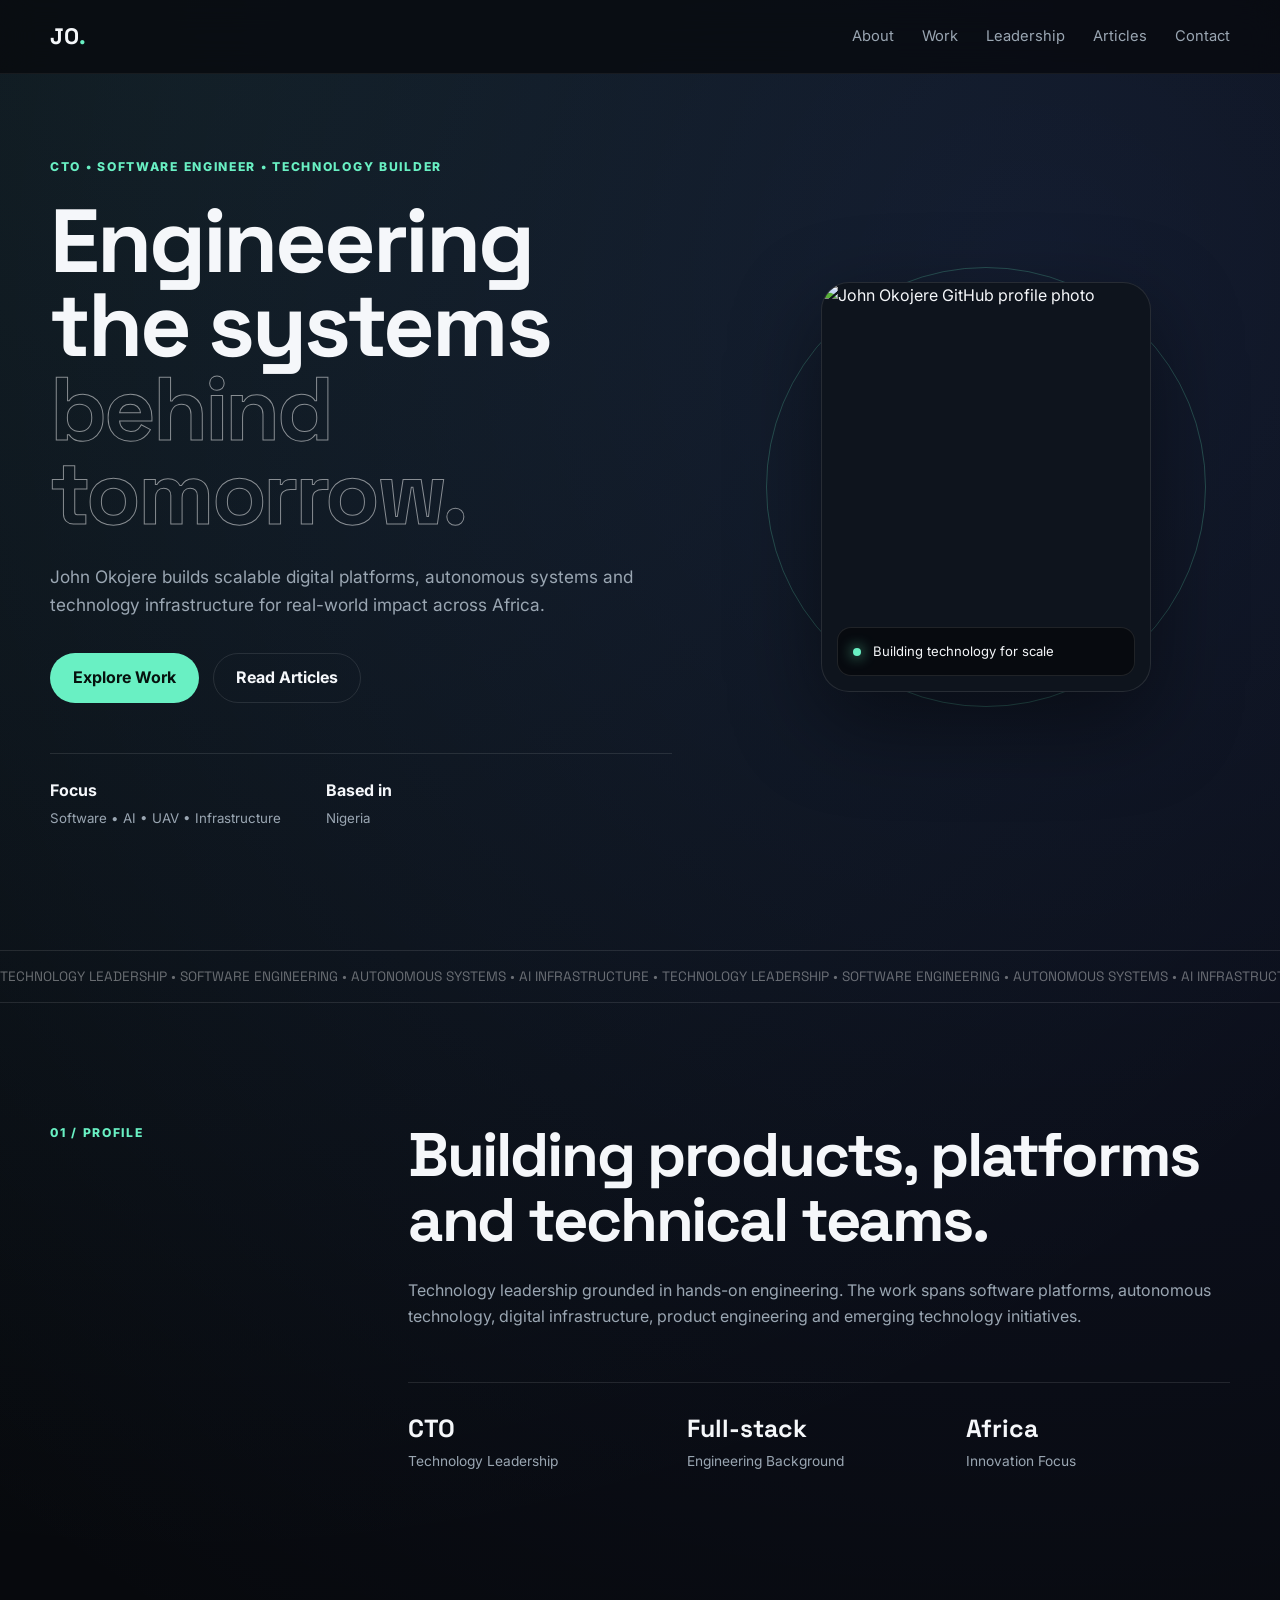
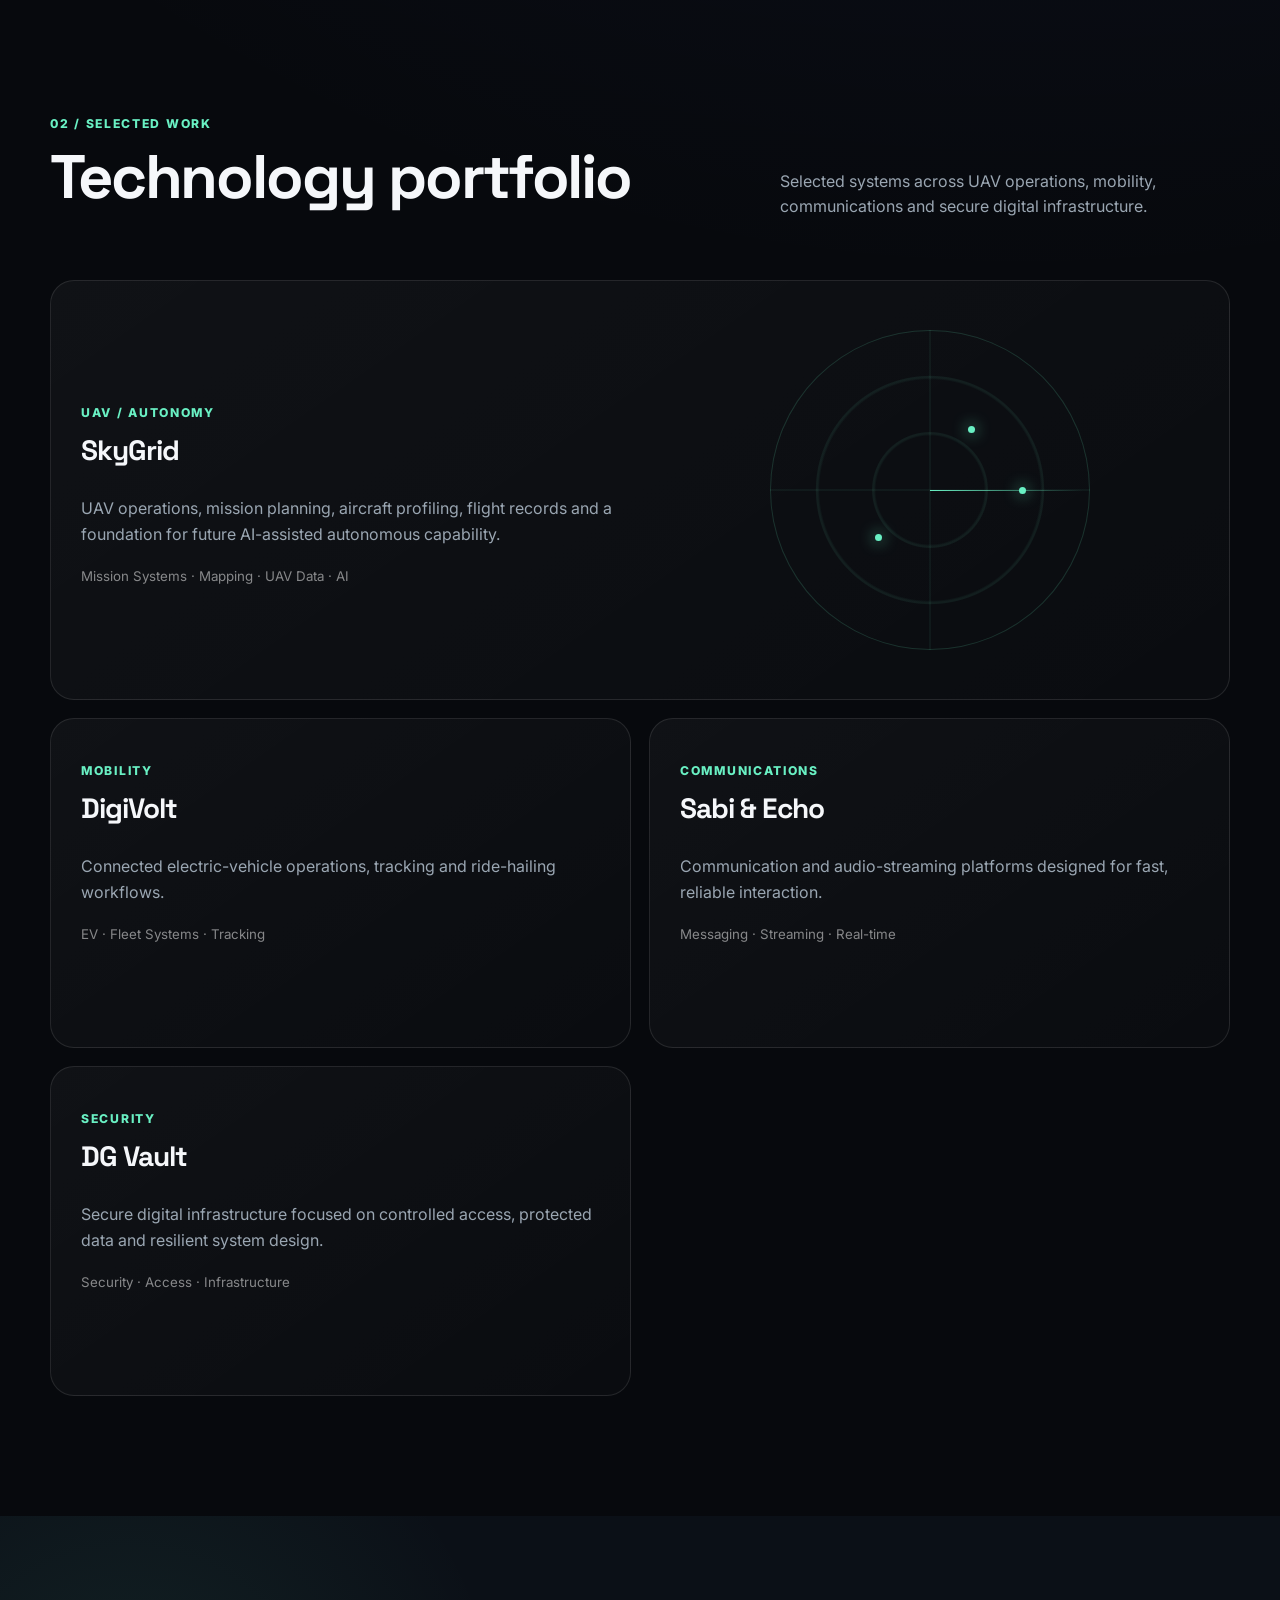
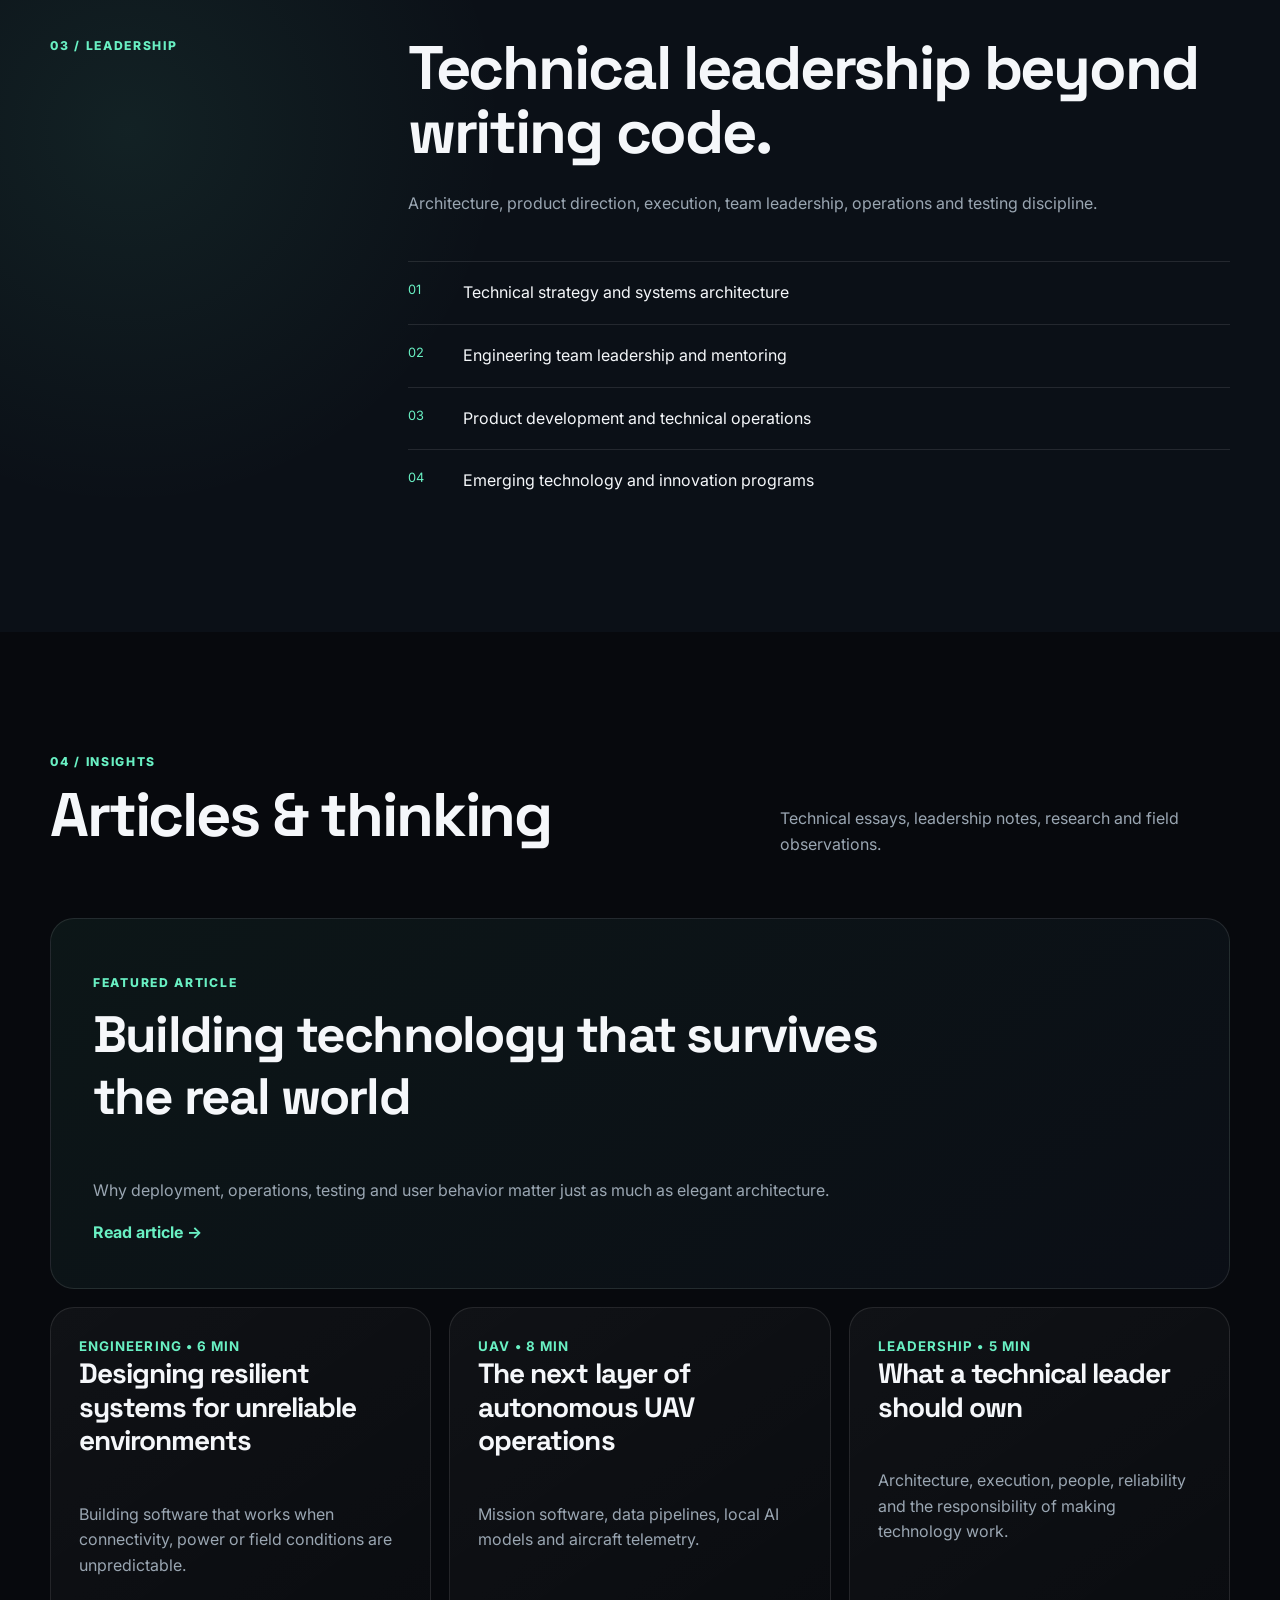
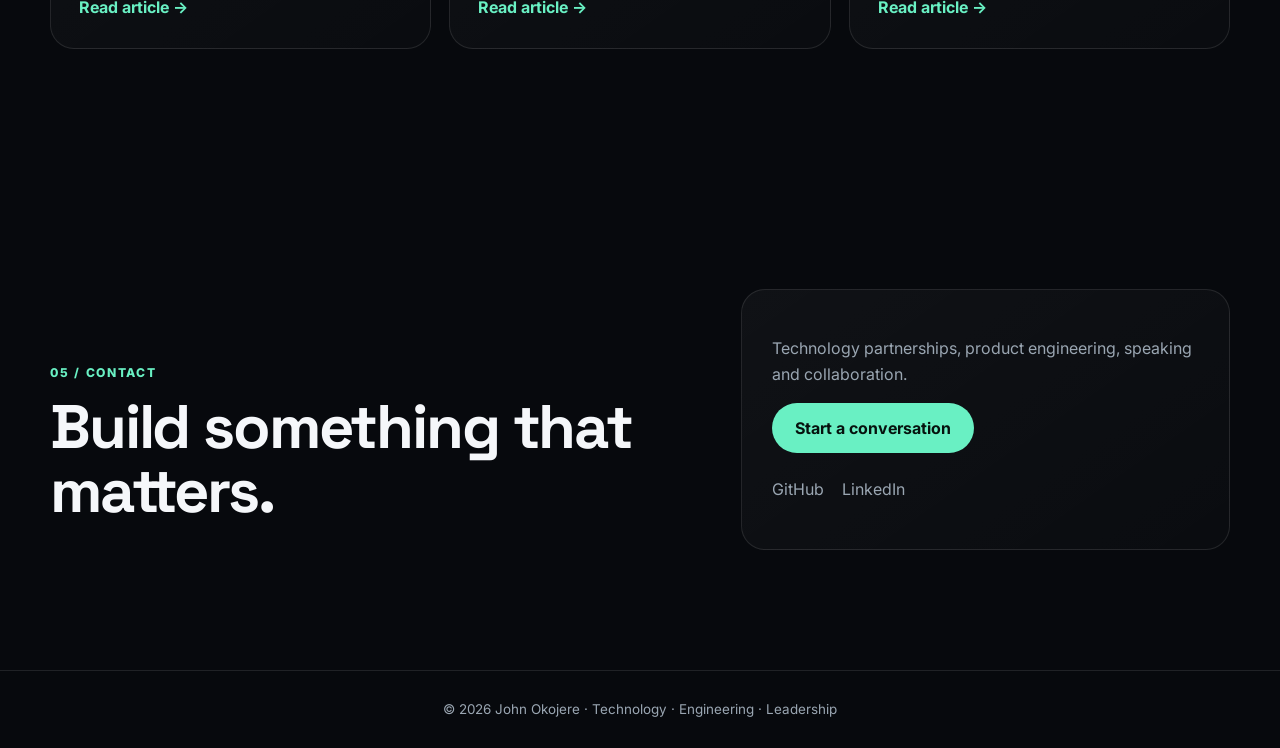
==== index.html @ df485956 "Connect article cards to article pages" ====
<!doctype html>
<html lang="en">
<head>
  <meta charset="utf-8">
  <meta name="viewport" content="width=device-width,initial-scale=1">
  <meta name="description" content="John Okojere — CTO, software engineer and technology builder.">
  <title>John Okojere — CTO & Technology Builder</title>
  <link rel="preconnect" href="https://fonts.googleapis.com">
  <link rel="preconnect" href="https://fonts.gstatic.com" crossorigin>
  <link href="https://fonts.googleapis.com/css2?family=Inter:wght@400;500;600;700;800&family=Space+Grotesk:wght@500;600;700&display=swap" rel="stylesheet">
  <link rel="stylesheet" href="styles.css">
</head>
<body>
  <header class="nav">
    <a class="brand" href="#top">JO<span>.</span></a>
    <button id="menuBtn" aria-label="Open menu">☰</button>
    <nav id="menu">
      <a href="#about">About</a><a href="#work">Work</a><a href="#leadership">Leadership</a><a href="#articles">Articles</a><a href="#contact">Contact</a>
    </nav>
  </header>

  <main id="top">
    <section class="hero section">
      <div class="hero-copy reveal">
        <p class="eyebrow">CTO • SOFTWARE ENGINEER • TECHNOLOGY BUILDER</p>
        <h1>Engineering the systems <span>behind tomorrow.</span></h1>
        <p class="lead">John Okojere builds scalable digital platforms, autonomous systems and technology infrastructure for real-world impact across Africa.</p>
        <div class="actions"><a class="btn primary" href="#work">Explore Work</a><a class="btn" href="#articles">Read Articles</a></div>
        <div class="meta"><div><b>Focus</b><small>Software • AI • UAV • Infrastructure</small></div><div><b>Based in</b><small>Nigeria</small></div></div>
      </div>
      <div class="visual reveal">
        <div class="orbit"></div>
        <div class="portrait">
          <img src="https://avatars.githubusercontent.com/u/59104769?v=4" alt="John Okojere GitHub profile photo">
          <div class="status"><i></i> Building technology for scale</div>
        </div>
      </div>
    </section>

    <div class="ticker"><div>TECHNOLOGY LEADERSHIP • SOFTWARE ENGINEERING • AUTONOMOUS SYSTEMS • AI INFRASTRUCTURE • TECHNOLOGY LEADERSHIP • SOFTWARE ENGINEERING • AUTONOMOUS SYSTEMS • AI INFRASTRUCTURE •</div></div>

    <section class="section split" id="about">
      <p class="label">01 / PROFILE</p>
      <div class="reveal"><h2>Building products, platforms and technical teams.</h2><p class="muted">Technology leadership grounded in hands-on engineering. The work spans software platforms, autonomous technology, digital infrastructure, product engineering and emerging technology initiatives.</p>
      <div class="stats"><div><strong>CTO</strong><span>Technology Leadership</span></div><div><strong>Full-stack</strong><span>Engineering Background</span></div><div><strong>Africa</strong><span>Innovation Focus</span></div></div></div>
    </section>

    <section class="section" id="work">
      <div class="heading"><div><p class="label">02 / SELECTED WORK</p><h2>Technology portfolio</h2></div><p class="muted">Selected systems across UAV operations, mobility, communications and secure digital infrastructure.</p></div>
      <div class="projects">
        <article class="card featured reveal"><div><p class="tag">UAV / AUTONOMY</p><h3>SkyGrid</h3><p class="muted">UAV operations, mission planning, aircraft profiling, flight records and a foundation for future AI-assisted autonomous capability.</p><small>Mission Systems · Mapping · UAV Data · AI</small></div><div class="radar"><span></span><i></i><i></i><i></i></div></article>
        <article class="card reveal"><p class="tag">MOBILITY</p><h3>DigiVolt</h3><p class="muted">Connected electric-vehicle operations, tracking and ride-hailing workflows.</p><small>EV · Fleet Systems · Tracking</small></article>
        <article class="card reveal"><p class="tag">COMMUNICATIONS</p><h3>Sabi & Echo</h3><p class="muted">Communication and audio-streaming platforms designed for fast, reliable interaction.</p><small>Messaging · Streaming · Real-time</small></article>
        <article class="card reveal"><p class="tag">SECURITY</p><h3>DG Vault</h3><p class="muted">Secure digital infrastructure focused on controlled access, protected data and resilient system design.</p><small>Security · Access · Infrastructure</small></article>
      </div>
    </section>

    <section class="section panel split" id="leadership">
      <p class="label">03 / LEADERSHIP</p>
      <div class="reveal"><h2>Technical leadership beyond writing code.</h2><p class="muted">Architecture, product direction, execution, team leadership, operations and testing discipline.</p>
      <div class="list"><div><span>01</span>Technical strategy and systems architecture</div><div><span>02</span>Engineering team leadership and mentoring</div><div><span>03</span>Product development and technical operations</div><div><span>04</span>Emerging technology and innovation programs</div></div></div>
    </section>

    <section class="section" id="articles">
      <div class="heading"><div><p class="label">04 / INSIGHTS</p><h2>Articles & thinking</h2></div><p class="muted">Technical essays, leadership notes, research and field observations.</p></div>
      <article class="feature-article reveal"><p class="tag">FEATURED ARTICLE</p><h3>Building technology that survives the real world</h3><p class="muted">Why deployment, operations, testing and user behavior matter just as much as elegant architecture.</p><a href="articles/building-technology-that-survives-the-real-world.html">Read article →</a></article>
      <div class="article-grid">
        <article class="article reveal"><small>ENGINEERING • 6 MIN</small><h3>Designing resilient systems for unreliable environments</h3><p class="muted">Building software that works when connectivity, power or field conditions are unpredictable.</p><a href="articles/designing-resilient-systems.html">Read article →</a></article>
        <article class="article reveal"><small>UAV • 8 MIN</small><h3>The next layer of autonomous UAV operations</h3><p class="muted">Mission software, data pipelines, local AI models and aircraft telemetry.</p><a href="articles/autonomous-uav-operations.html">Read article →</a></article>
        <article class="article reveal"><small>LEADERSHIP • 5 MIN</small><h3>What a technical leader should own</h3><p class="muted">Architecture, execution, people, reliability and the responsibility of making technology work.</p><a href="articles/technical-leader-ownership.html">Read article →</a></article>
      </div>
    </section>

    <section class="section contact" id="contact"><div><p class="label">05 / CONTACT</p><h2>Build something that matters.</h2></div><div class="contact-box"><p class="muted">Technology partnerships, product engineering, speaking and collaboration.</p><a class="btn primary" href="mailto:johnokojere08@gmail.com">Start a conversation</a><p class="links"><a href="https://github.com/john-okojere">GitHub</a><a href="https://ng.linkedin.com/in/john-okojere">LinkedIn</a></p></div></section>
  </main>

  <footer>© <span id="year"></span> John Okojere · Technology · Engineering · Leadership</footer>
  <script src="script.js"></script>
</body>
</html>
---- styles.css ----
:root{--bg:#07090d;--panel:#0e141d;--text:#f5f7fa;--muted:#9aa6b2;--line:rgba(255,255,255,.1);--accent:#69f0c3;--accent2:#7aa8ff;--max:1180px}*{box-sizing:border-box}html{scroll-behavior:smooth}body{margin:0;background:radial-gradient(circle at 80% 5%,rgba(86,111,255,.12),transparent 30%),radial-gradient(circle at 15% 0%,rgba(105,240,195,.08),transparent 28%),var(--bg);color:var(--text);font-family:Inter,sans-serif;line-height:1.6;overflow-x:hidden}a{color:inherit;text-decoration:none}.nav{position:fixed;top:0;left:0;right:0;z-index:50;height:74px;padding:0 max(20px,calc((100vw - var(--max))/2));display:flex;align-items:center;justify-content:space-between;background:rgba(7,9,13,.75);backdrop-filter:blur(16px);border-bottom:1px solid rgba(255,255,255,.06)}.brand{font-family:'Space Grotesk';font-weight:700;font-size:1.4rem}.brand span,.label,.eyebrow,.tag{color:var(--accent)}#menu{display:flex;gap:28px}#menu a{color:var(--muted);font-size:.92rem}#menu a:hover{color:#fff}#menuBtn{display:none;background:none;border:0;color:#fff;font-size:1.45rem}.section{width:min(calc(100% - 40px),var(--max));margin:auto;padding:120px 0}.hero{min-height:100vh;padding-top:145px;display:grid;grid-template-columns:1.12fr .88fr;gap:70px;align-items:center}.eyebrow,.label,.tag{letter-spacing:.14em;text-transform:uppercase;font-size:.76rem;font-weight:800}.label{margin:0 0 12px}h1,h2,h3{font-family:'Space Grotesk';letter-spacing:-.035em;margin-top:0}h1{font-size:clamp(3.5rem,7vw,7rem);line-height:.94;margin:22px 0 28px}h1 span{display:block;color:transparent;-webkit-text-stroke:1px rgba(255,255,255,.5)}h2{font-size:clamp(2.5rem,4.8vw,4.8rem);line-height:1.05;margin-bottom:26px}h3{font-size:1.75rem;line-height:1.2}.lead,.muted{color:var(--muted)}.lead{font-size:1.08rem;max-width:720px}.actions{display:flex;gap:14px;margin:34px 0}.btn{display:inline-flex;align-items:center;justify-content:center;min-height:50px;padding:0 22px;border:1px solid var(--line);border-radius:999px;font-weight:700;transition:.25s}.btn:hover{transform:translateY(-2px)}.btn.primary{background:var(--accent);color:#06120e;border-color:transparent}.meta{display:flex;gap:45px;border-top:1px solid var(--line);padding-top:24px;margin-top:50px}.meta div{display:flex;flex-direction:column;gap:5px}.meta small{color:var(--muted)}.visual{display:grid;place-items:center;position:relative;min-height:500px}.orbit{position:absolute;width:min(440px,85vw);aspect-ratio:1;border:1px solid rgba(105,240,195,.24);border-radius:50%;animation:spin 18s linear infinite}.orbit:after{content:'';position:absolute;width:8px;height:8px;border-radius:50%;background:var(--accent);top:12%;left:19%;box-shadow:0 0 20px var(--accent)}.portrait{width:min(330px,70vw);height:410px;border-radius:28px;overflow:hidden;position:relative;border:1px solid var(--line);box-shadow:0 30px 90px rgba(0,0,0,.45);background:var(--panel)}.portrait img{width:100%;height:100%;object-fit:cover}.status{position:absolute;left:15px;right:15px;bottom:15px;background:rgba(7,9,13,.82);border:1px solid var(--line);backdrop-filter:blur(12px);padding:13px 15px;border-radius:14px;font-size:.82rem}.status i{display:inline-block;width:8px;height:8px;border-radius:50%;background:var(--accent);margin-right:8px;box-shadow:0 0 14px var(--accent)}.ticker{overflow:hidden;border-top:1px solid var(--line);border-bottom:1px solid var(--line);white-space:nowrap}.ticker div{width:max-content;padding:15px 0;color:rgba(255,255,255,.38);font-family:'Space Grotesk';font-size:.85rem;animation:ticker 28s linear infinite}.split{display:grid;grid-template-columns:.35fr 1fr;gap:70px}.stats{display:grid;grid-template-columns:repeat(3,1fr);gap:15px;margin-top:52px;border-top:1px solid var(--line)}.stats div{padding-top:26px}.stats strong{display:block;font-family:'Space Grotesk';font-size:1.55rem}.stats span{color:var(--muted);font-size:.86rem}.heading{display:flex;align-items:end;justify-content:space-between;gap:50px;margin-bottom:44px}.heading>p{max-width:450px}.projects{display:grid;grid-template-columns:repeat(2,1fr);gap:18px}.card,.article,.feature-article,.contact-box{border:1px solid var(--line);background:linear-gradient(145deg,rgba(255,255,255,.04),rgba(255,255,255,.015));border-radius:24px}.card{padding:30px;min-height:330px;transition:.25s;overflow:hidden}.card:hover,.article:hover{transform:translateY(-4px);border-color:rgba(105,240,195,.35)}.card.featured{grid-column:1/-1;display:grid;grid-template-columns:1fr 1fr;gap:40px;align-items:center;min-height:420px}.card small{color:rgba(255,255,255,.5)}.radar{width:min(320px,100%);aspect-ratio:1;margin:auto;border:1px solid rgba(105,240,195,.16);border-radius:50%;position:relative;background:radial-gradient(circle,transparent 0 24%,rgba(105,240,195,.08) 25% 25.5%,transparent 26% 49%,rgba(105,240,195,.08) 50% 50.5%,transparent 51%),linear-gradient(90deg,transparent 49.5%,rgba(105,240,195,.08) 50%,transparent 50.5%),linear-gradient(transparent 49.5%,rgba(105,240,195,.08) 50%,transparent 50.5%)}.radar span{position:absolute;left:50%;top:50%;width:48%;height:1px;transform-origin:left center;background:linear-gradient(90deg,var(--accent),transparent);animation:spin 5s linear infinite}.radar i{position:absolute;width:7px;height:7px;background:var(--accent);border-radius:50%;box-shadow:0 0 15px var(--accent)}.radar i:nth-of-type(1){top:30%;left:62%}.radar i:nth-of-type(2){top:64%;left:33%}.radar i:nth-of-type(3){top:49%;left:78%}.panel{width:100%;max-width:none;padding-left:max(20px,calc((100vw - var(--max))/2));padding-right:max(20px,calc((100vw - var(--max))/2));background:radial-gradient(circle at 10% 30%,rgba(105,240,195,.08),transparent 30%),#0b1017}.list{margin-top:45px}.list div{display:grid;grid-template-columns:55px 1fr;border-top:1px solid var(--line);padding:18px 0}.list span{color:var(--accent);font-size:.8rem}.feature-article{padding:42px;margin-bottom:18px;background:linear-gradient(145deg,rgba(105,240,195,.06),rgba(122,168,255,.04))}.feature-article h3{font-size:clamp(2rem,4vw,3.5rem);max-width:800px}.feature-article a,.article a{color:var(--accent);font-weight:700}.article-grid{display:grid;grid-template-columns:repeat(3,1fr);gap:18px}.article{padding:28px;min-height:300px;display:flex;flex-direction:column;transition:.25s}.article small{color:var(--accent);font-weight:700;letter-spacing:.08em}.article a{margin-top:auto}.contact{display:grid;grid-template-columns:1fr .8fr;gap:80px;align-items:end}.contact-box{padding:30px}.links{display:flex;gap:18px;margin-top:24px;color:var(--muted)}footer{border-top:1px solid var(--line);padding:28px 20px;text-align:center;color:var(--muted);font-size:.84rem}.reveal{opacity:0;transform:translateY(22px);transition:opacity .8s ease,transform .8s ease}.reveal.show{opacity:1;transform:none}@keyframes spin{to{transform:rotate(360deg)}}@keyframes ticker{to{transform:translateX(-50%)}}@media(max-width:900px){.hero,.split,.contact,.card.featured{grid-template-columns:1fr}.hero{padding-top:130px}.article-grid,.projects{grid-template-columns:1fr}.card.featured{grid-column:auto}.heading{align-items:start;flex-direction:column}.visual{min-height:440px}}@media(max-width:700px){.section{padding:86px 0}.nav{padding:0 20px}#menuBtn{display:block}#menu{display:none;position:absolute;top:74px;left:20px;right:20px;flex-direction:column;background:#0b1017;border:1px solid var(--line);border-radius:16px;padding:18px}#menu.open{display:flex}.meta{flex-direction:column;gap:16px}.stats{grid-template-columns:1fr}.portrait{height:370px}.contact{gap:30px}}
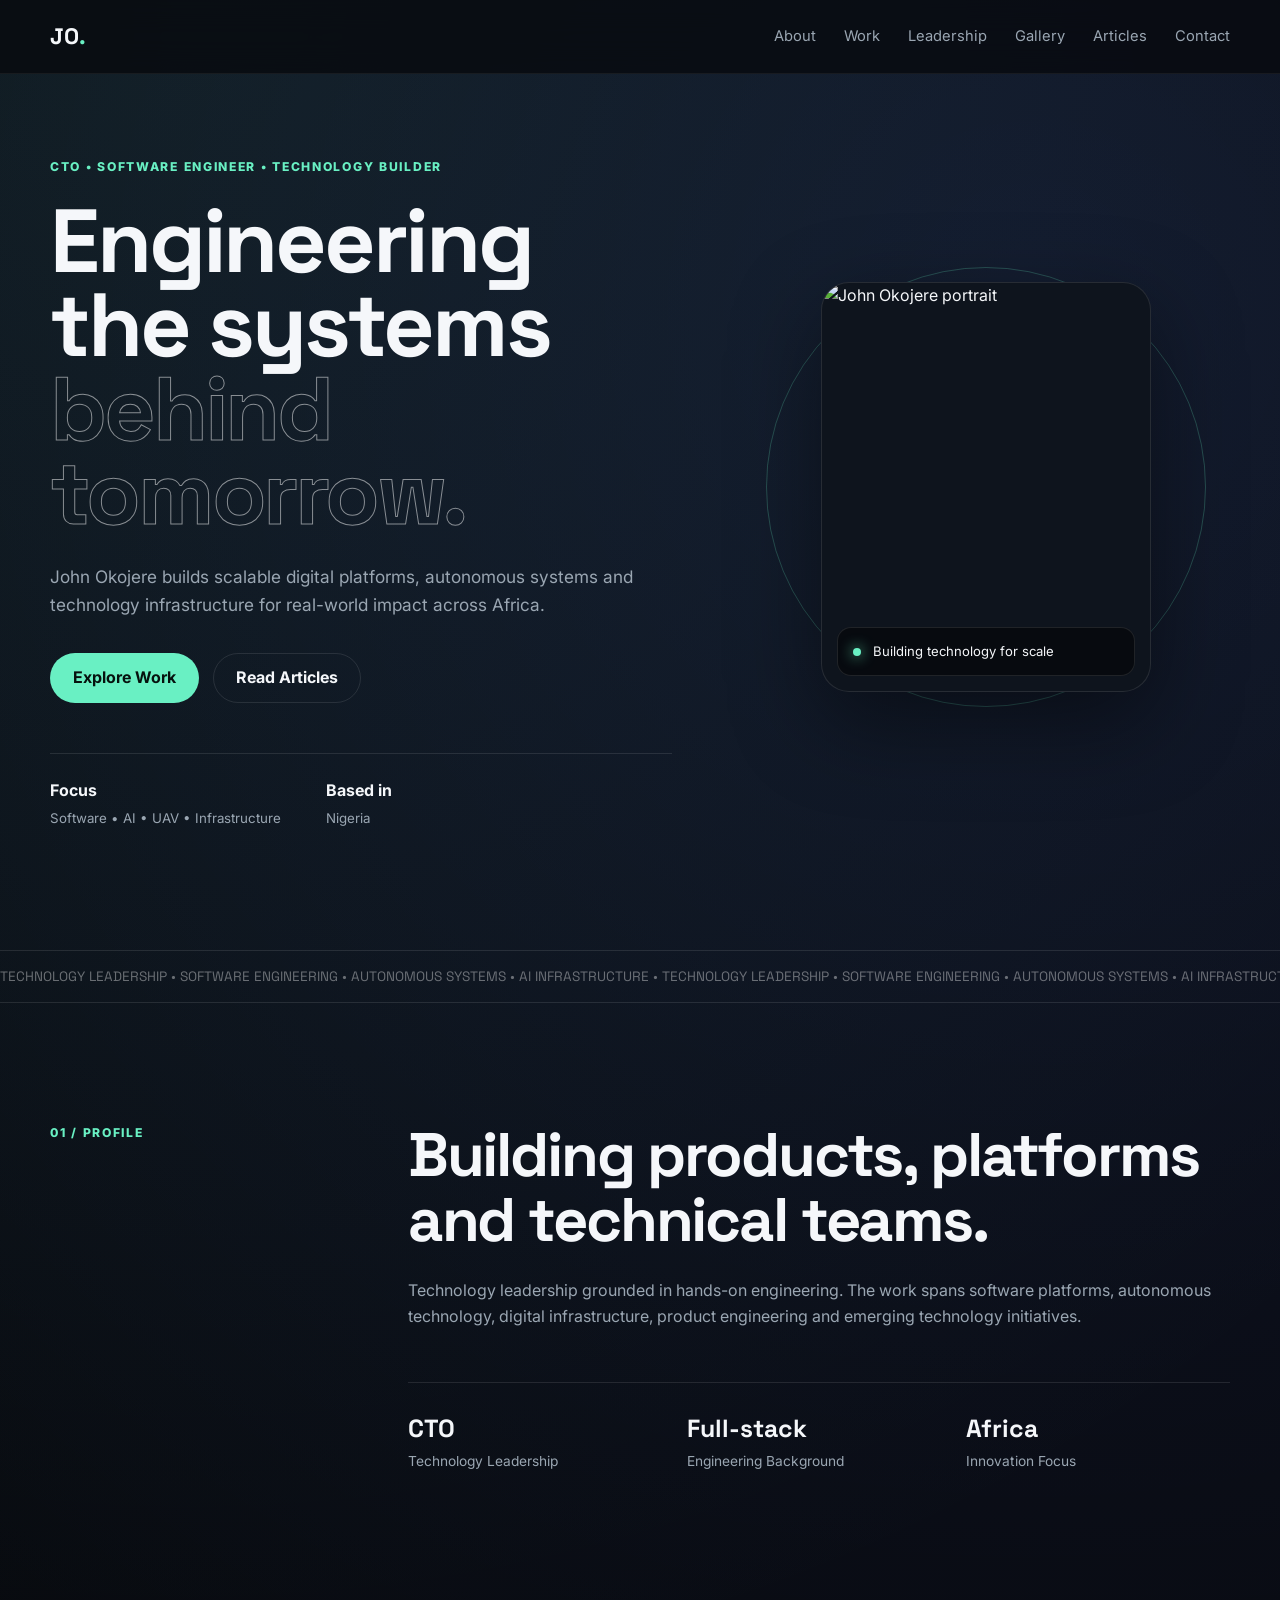
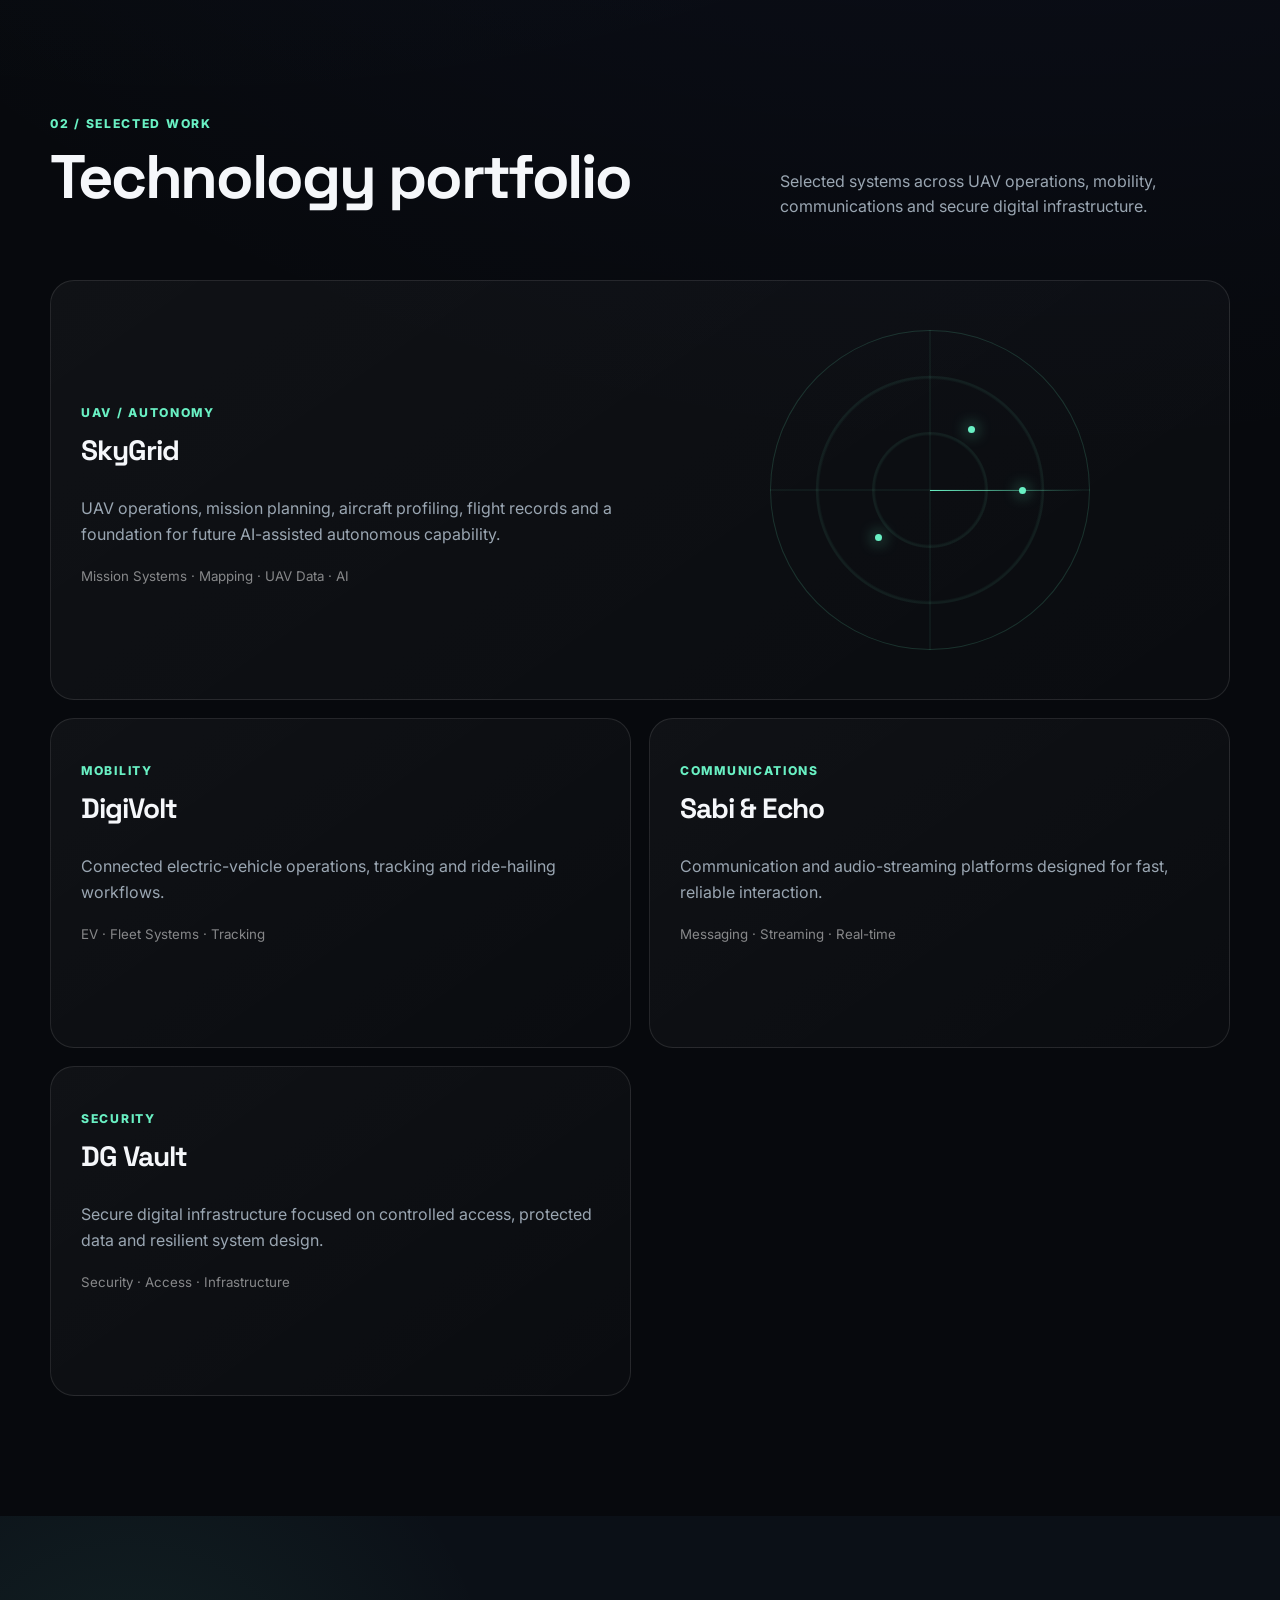
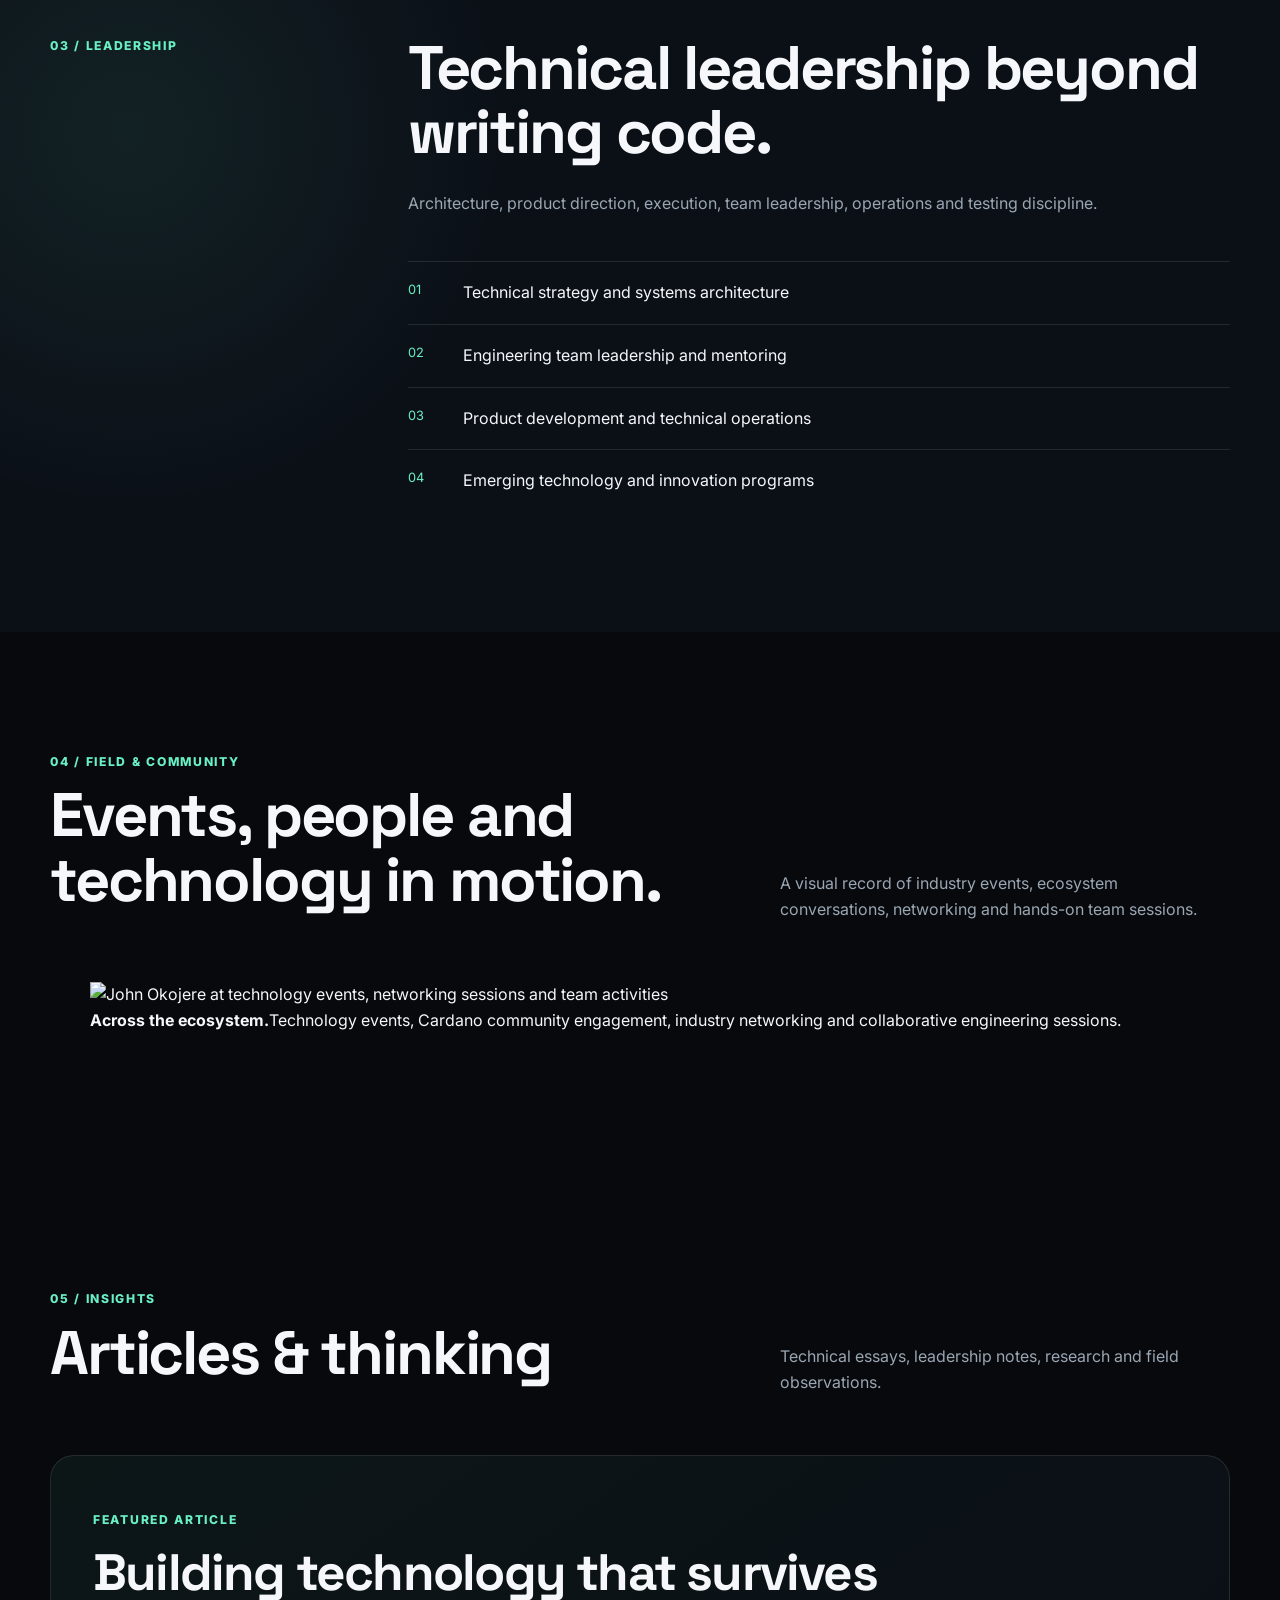
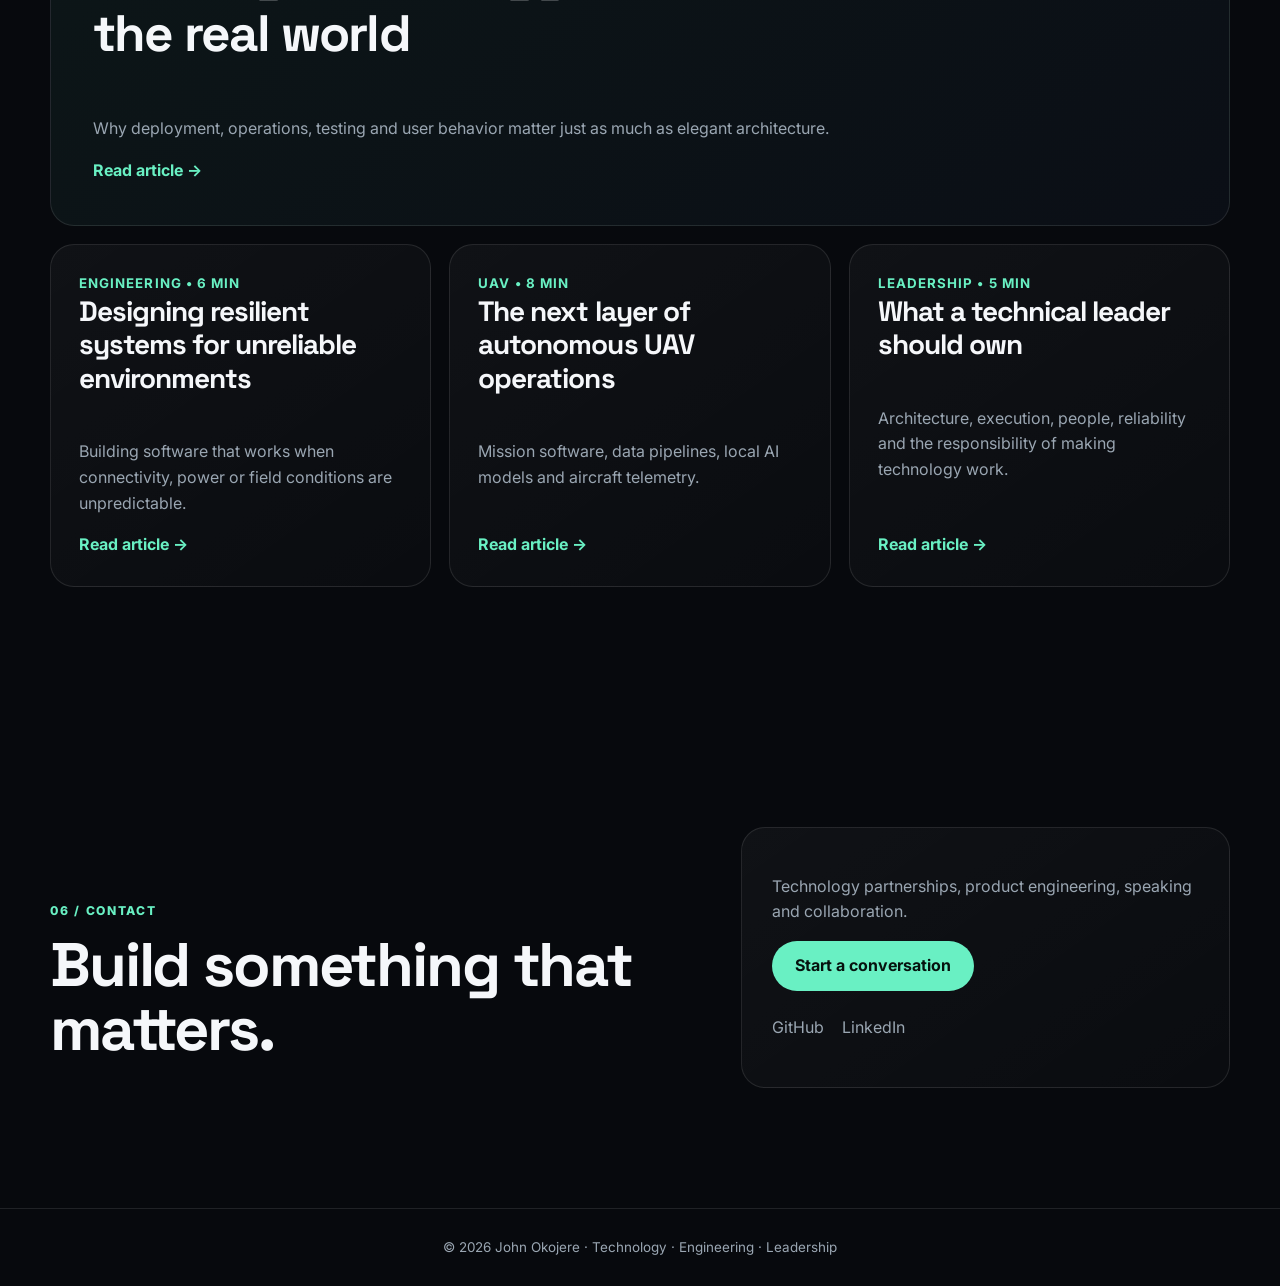
==== commit 377661df: "Use uploaded portrait and add photo gallery section" ====
--- a/index.html
+++ b/index.html
@@ -15,7 +15,7 @@
     <a class="brand" href="#top">JO<span>.</span></a>
     <button id="menuBtn" aria-label="Open menu">☰</button>
     <nav id="menu">
-      <a href="#about">About</a><a href="#work">Work</a><a href="#leadership">Leadership</a><a href="#articles">Articles</a><a href="#contact">Contact</a>
+      <a href="#about">About</a><a href="#work">Work</a><a href="#leadership">Leadership</a><a href="#gallery">Gallery</a><a href="#articles">Articles</a><a href="#contact">Contact</a>
     </nav>
   </header>
 
@@ -31,7 +31,7 @@
       <div class="visual reveal">
         <div class="orbit"></div>
         <div class="portrait">
-          <img src="https://avatars.githubusercontent.com/u/59104769?v=4" alt="John Okojere GitHub profile photo">
+          <img src="assets/john-okojere-portrait.jpg" alt="John Okojere portrait">
           <div class="status"><i></i> Building technology for scale</div>
         </div>
       </div>
@@ -61,8 +61,16 @@
       <div class="list"><div><span>01</span>Technical strategy and systems architecture</div><div><span>02</span>Engineering team leadership and mentoring</div><div><span>03</span>Product development and technical operations</div><div><span>04</span>Emerging technology and innovation programs</div></div></div>
     </section>
 
+    <section class="section" id="gallery">
+      <div class="heading"><div><p class="label">04 / FIELD & COMMUNITY</p><h2>Events, people and technology in motion.</h2></div><p class="muted">A visual record of industry events, ecosystem conversations, networking and hands-on team sessions.</p></div>
+      <figure class="gallery-feature reveal">
+        <img src="assets/john-okojere-gallery.jpg" alt="John Okojere at technology events, networking sessions and team activities">
+        <figcaption><strong>Across the ecosystem.</strong><span>Technology events, Cardano community engagement, industry networking and collaborative engineering sessions.</span></figcaption>
+      </figure>
+    </section>
+
     <section class="section" id="articles">
-      <div class="heading"><div><p class="label">04 / INSIGHTS</p><h2>Articles & thinking</h2></div><p class="muted">Technical essays, leadership notes, research and field observations.</p></div>
+      <div class="heading"><div><p class="label">05 / INSIGHTS</p><h2>Articles & thinking</h2></div><p class="muted">Technical essays, leadership notes, research and field observations.</p></div>
       <article class="feature-article reveal"><p class="tag">FEATURED ARTICLE</p><h3>Building technology that survives the real world</h3><p class="muted">Why deployment, operations, testing and user behavior matter just as much as elegant architecture.</p><a href="articles/building-technology-that-survives-the-real-world.html">Read article →</a></article>
       <div class="article-grid">
         <article class="article reveal"><small>ENGINEERING • 6 MIN</small><h3>Designing resilient systems for unreliable environments</h3><p class="muted">Building software that works when connectivity, power or field conditions are unpredictable.</p><a href="articles/designing-resilient-systems.html">Read article →</a></article>
@@ -71,7 +79,7 @@
       </div>
     </section>
 
-    <section class="section contact" id="contact"><div><p class="label">05 / CONTACT</p><h2>Build something that matters.</h2></div><div class="contact-box"><p class="muted">Technology partnerships, product engineering, speaking and collaboration.</p><a class="btn primary" href="mailto:johnokojere08@gmail.com">Start a conversation</a><p class="links"><a href="https://github.com/john-okojere">GitHub</a><a href="https://ng.linkedin.com/in/john-okojere">LinkedIn</a></p></div></section>
+    <section class="section contact" id="contact"><div><p class="label">06 / CONTACT</p><h2>Build something that matters.</h2></div><div class="contact-box"><p class="muted">Technology partnerships, product engineering, speaking and collaboration.</p><a class="btn primary" href="mailto:johnokojere08@gmail.com">Start a conversation</a><p class="links"><a href="https://github.com/john-okojere">GitHub</a><a href="https://ng.linkedin.com/in/john-okojere">LinkedIn</a></p></div></section>
   </main>
 
   <footer>© <span id="year"></span> John Okojere · Technology · Engineering · Leadership</footer>
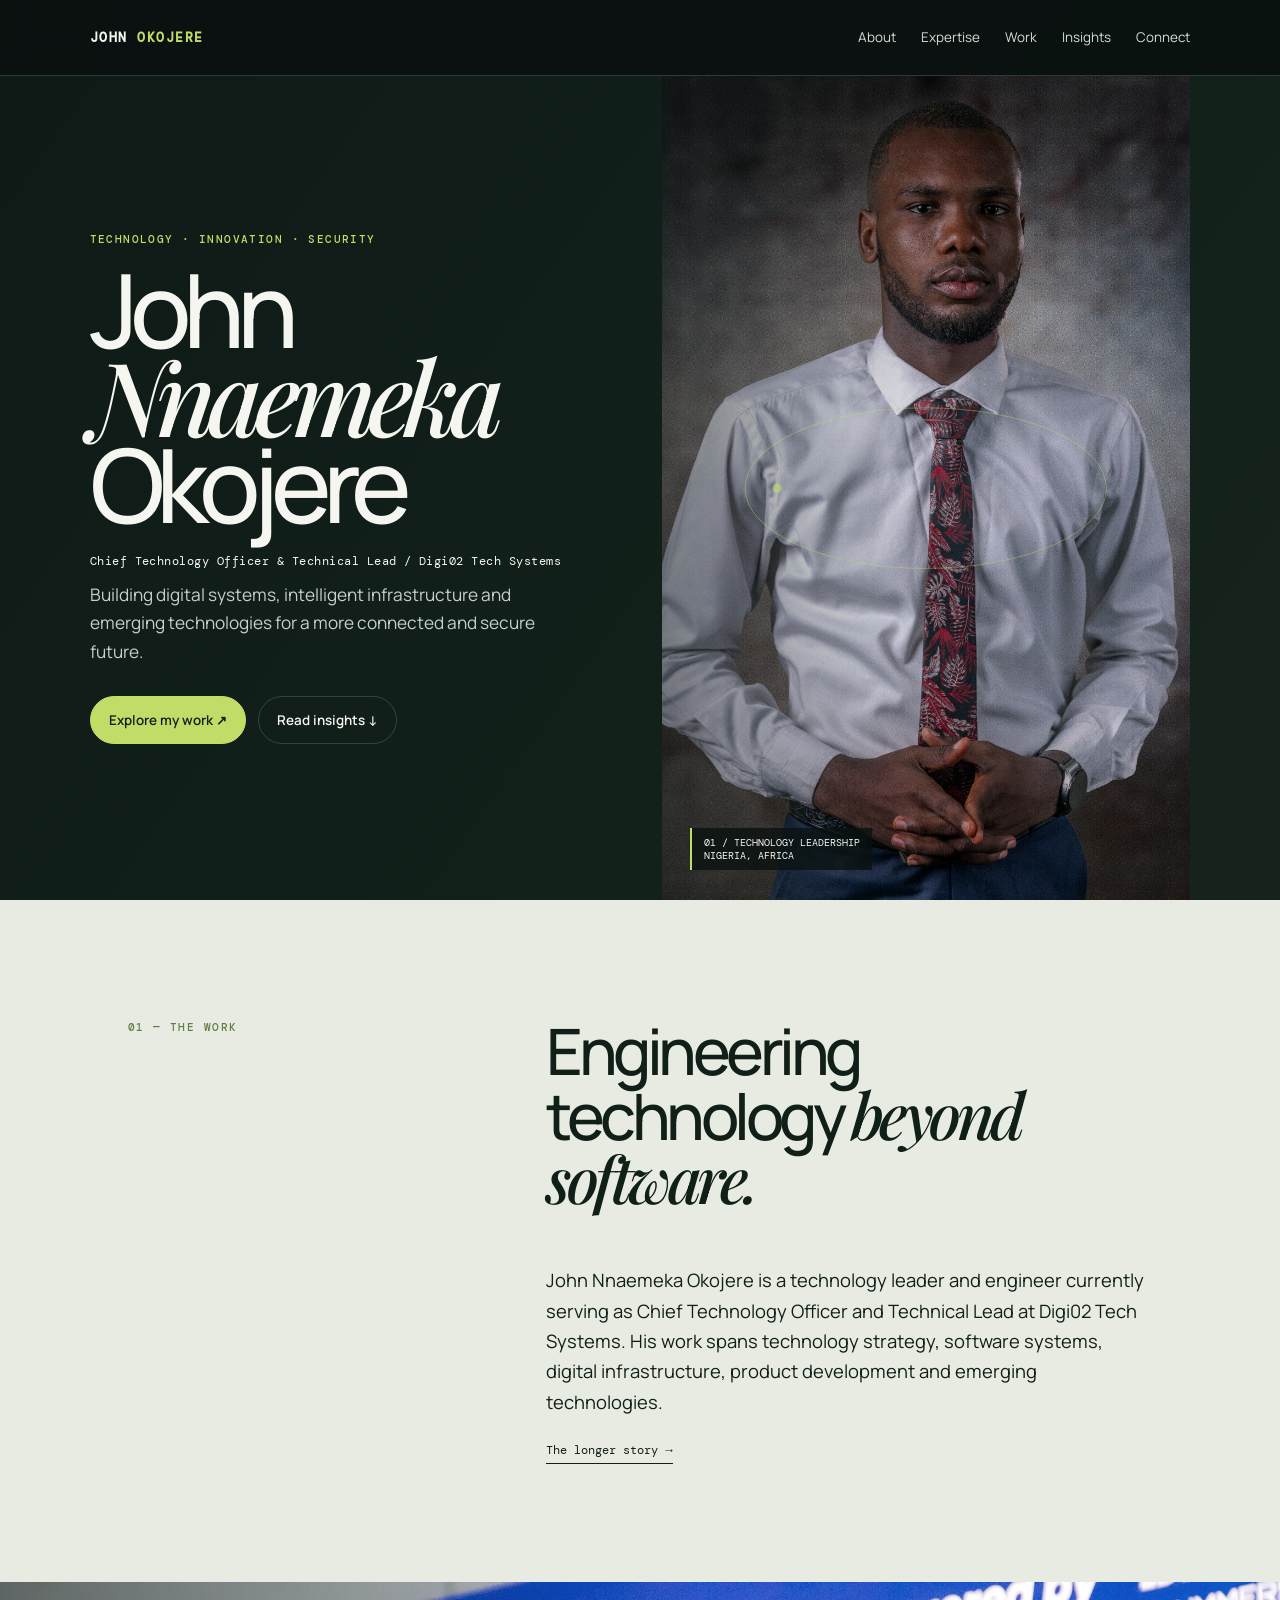
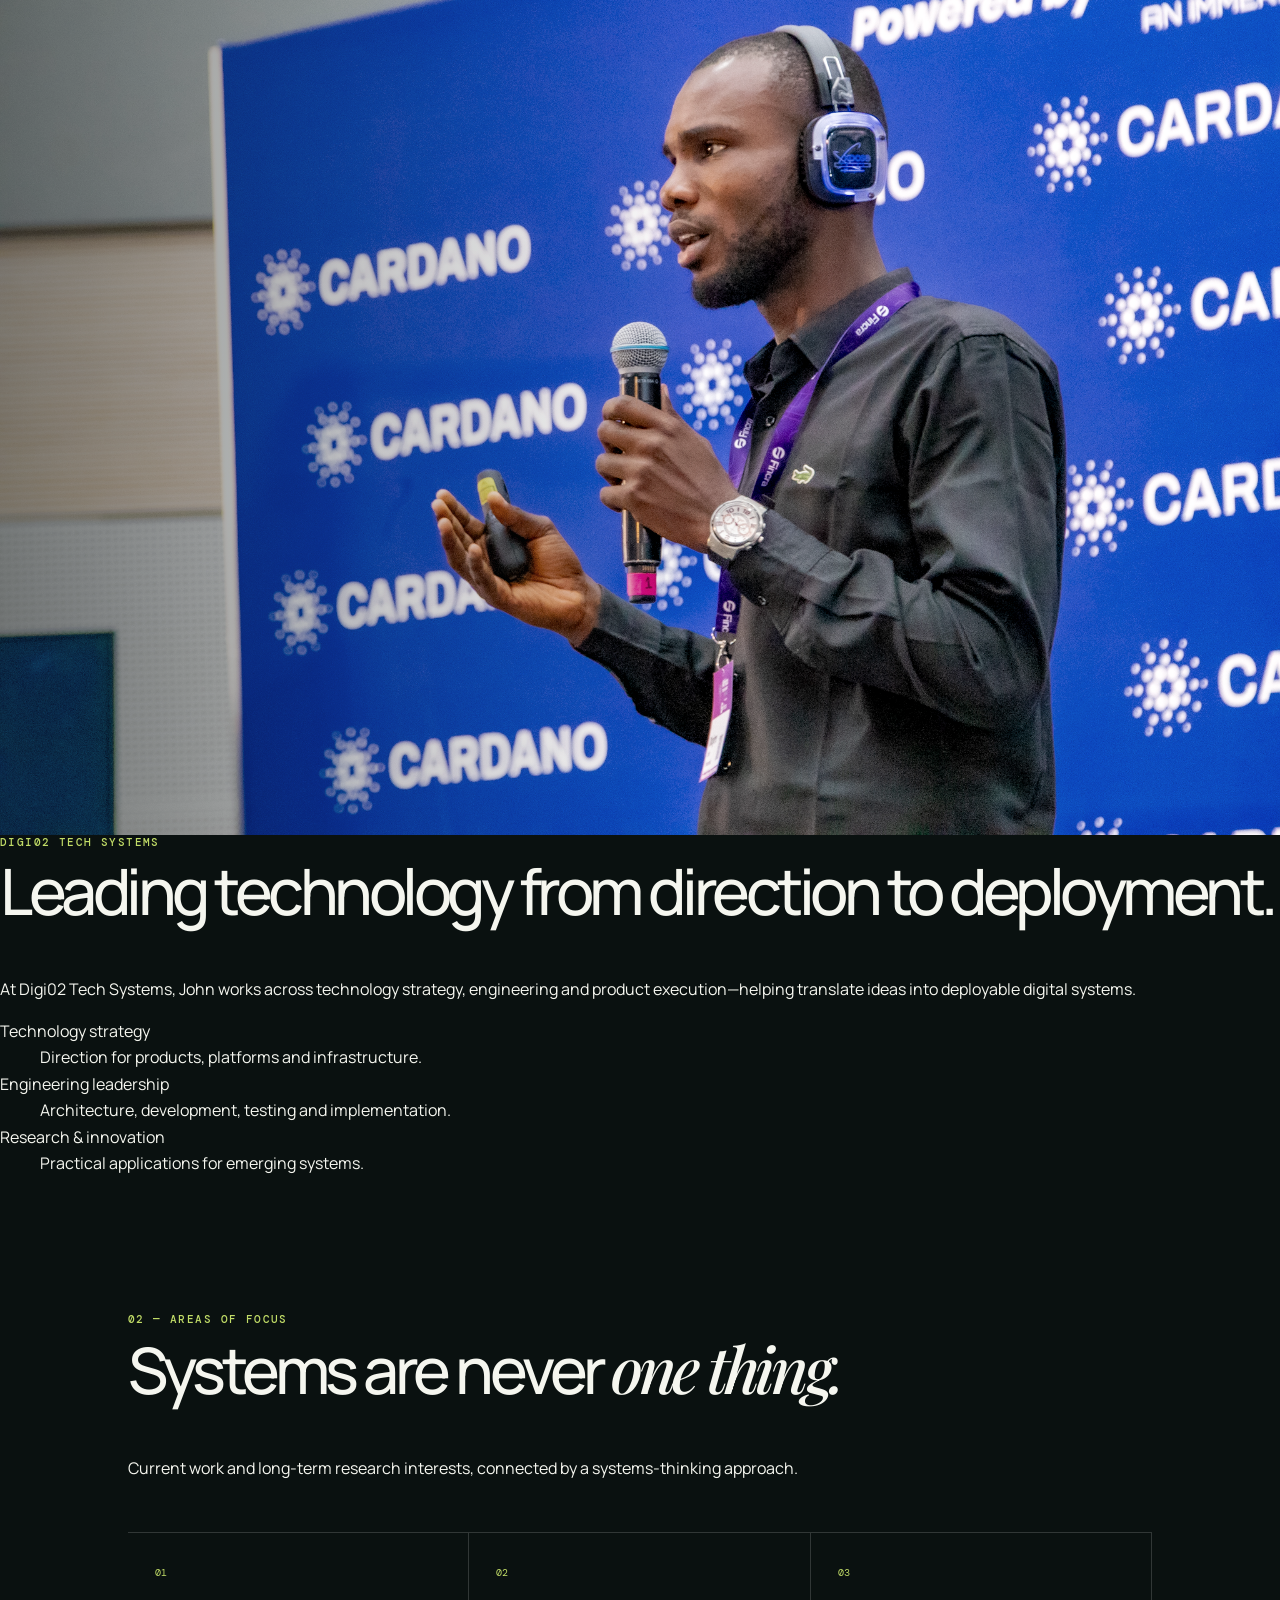
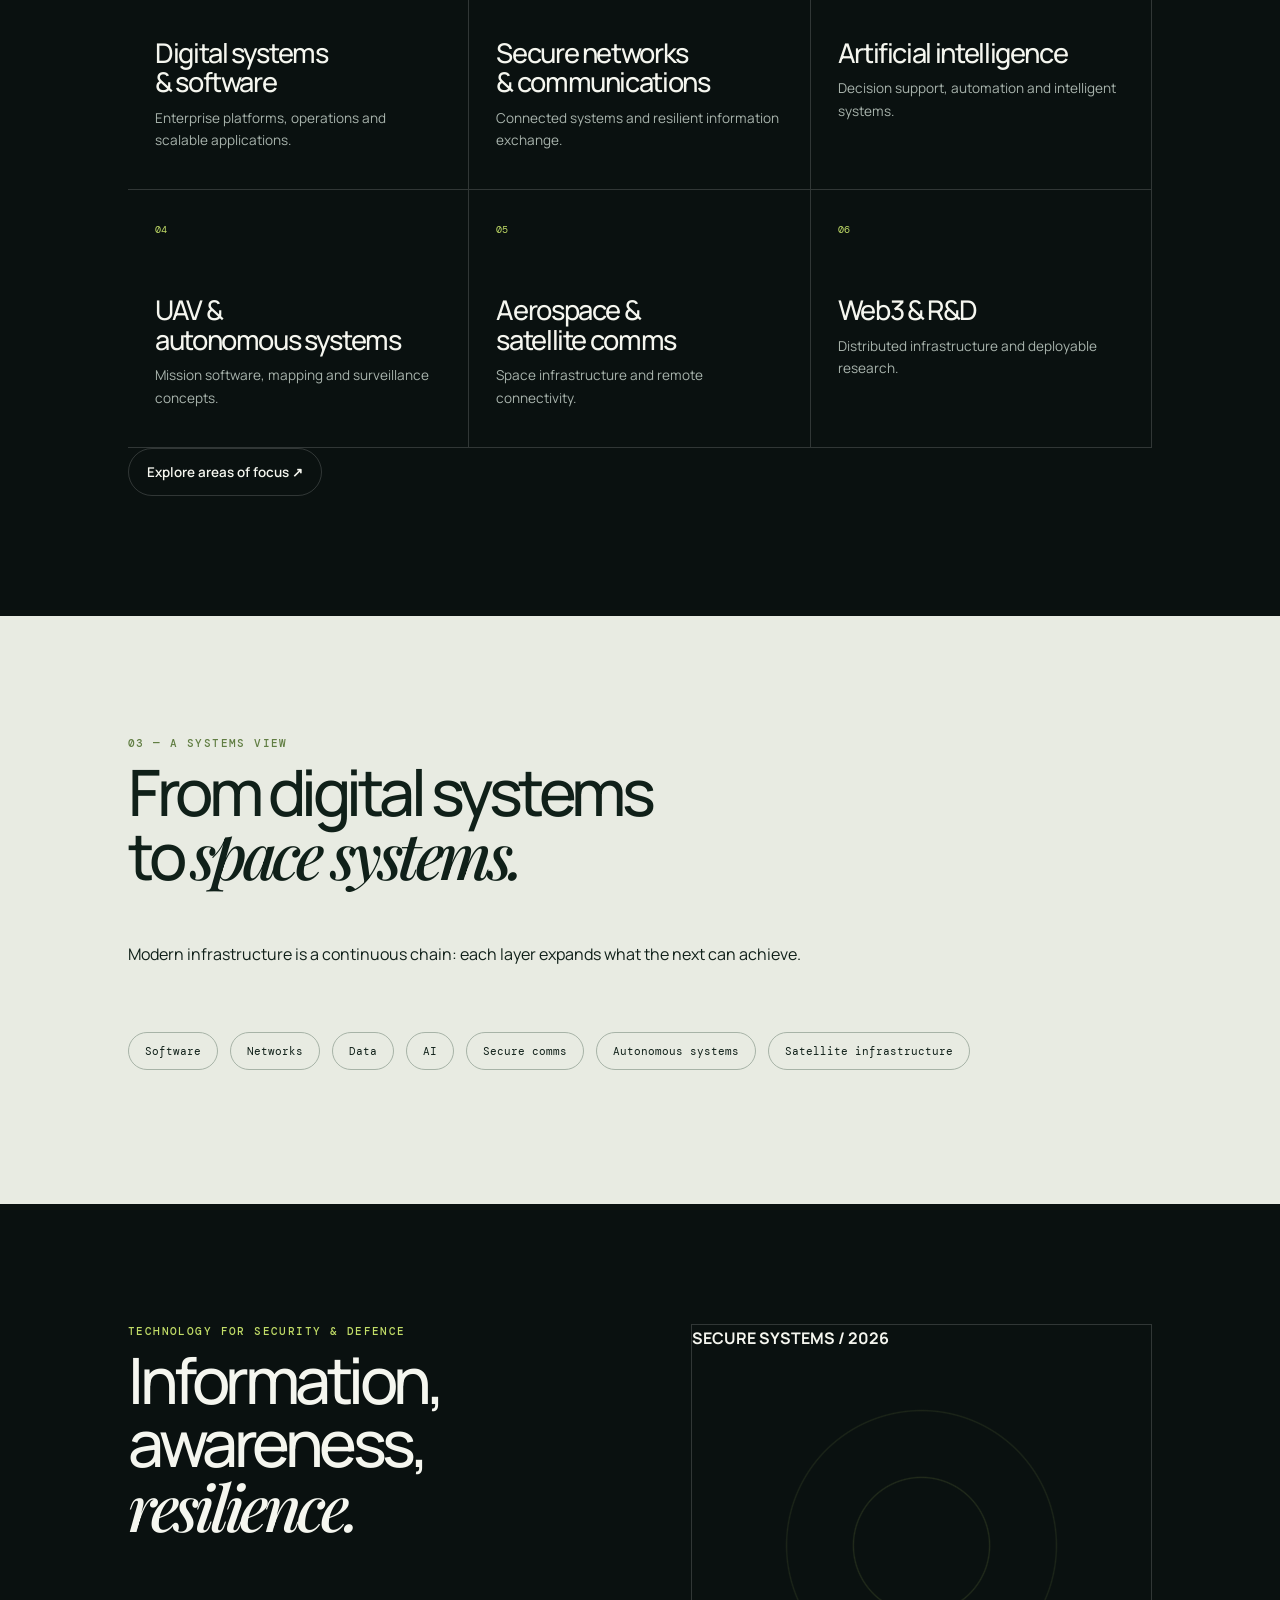
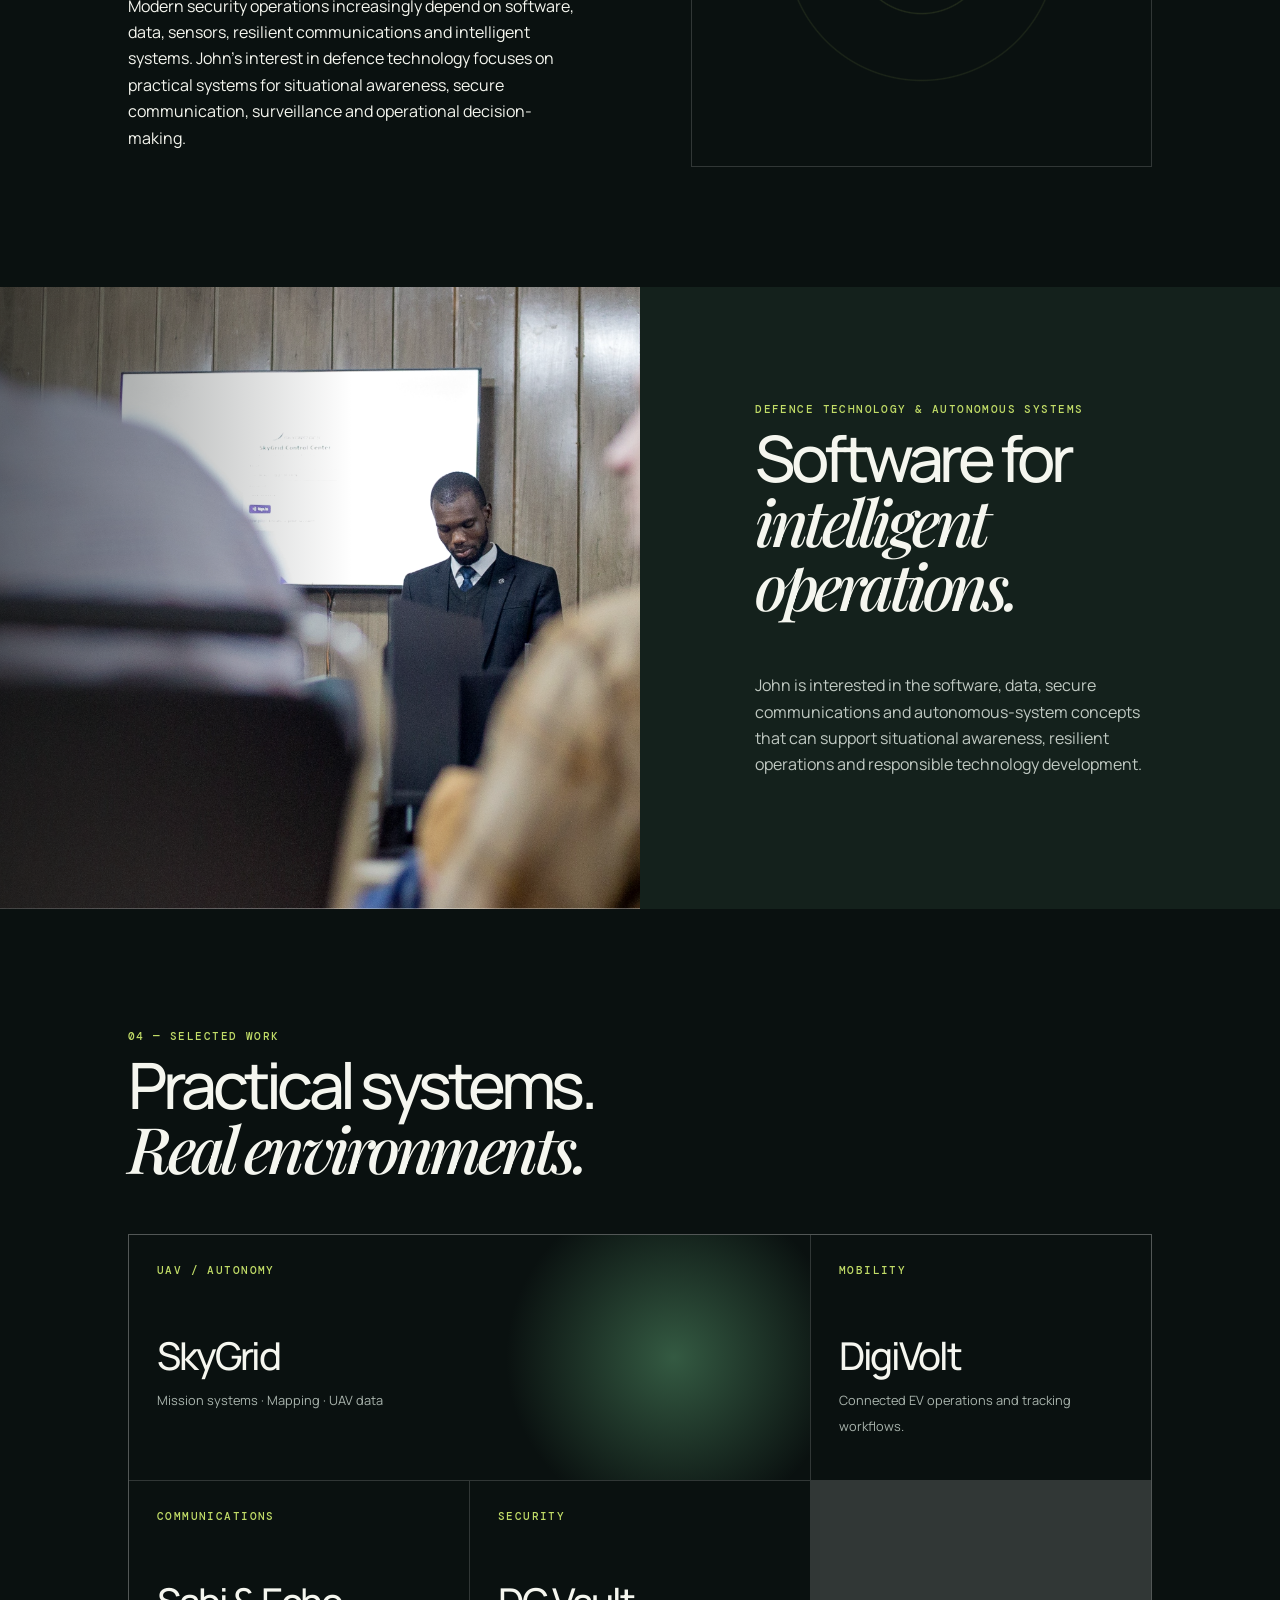
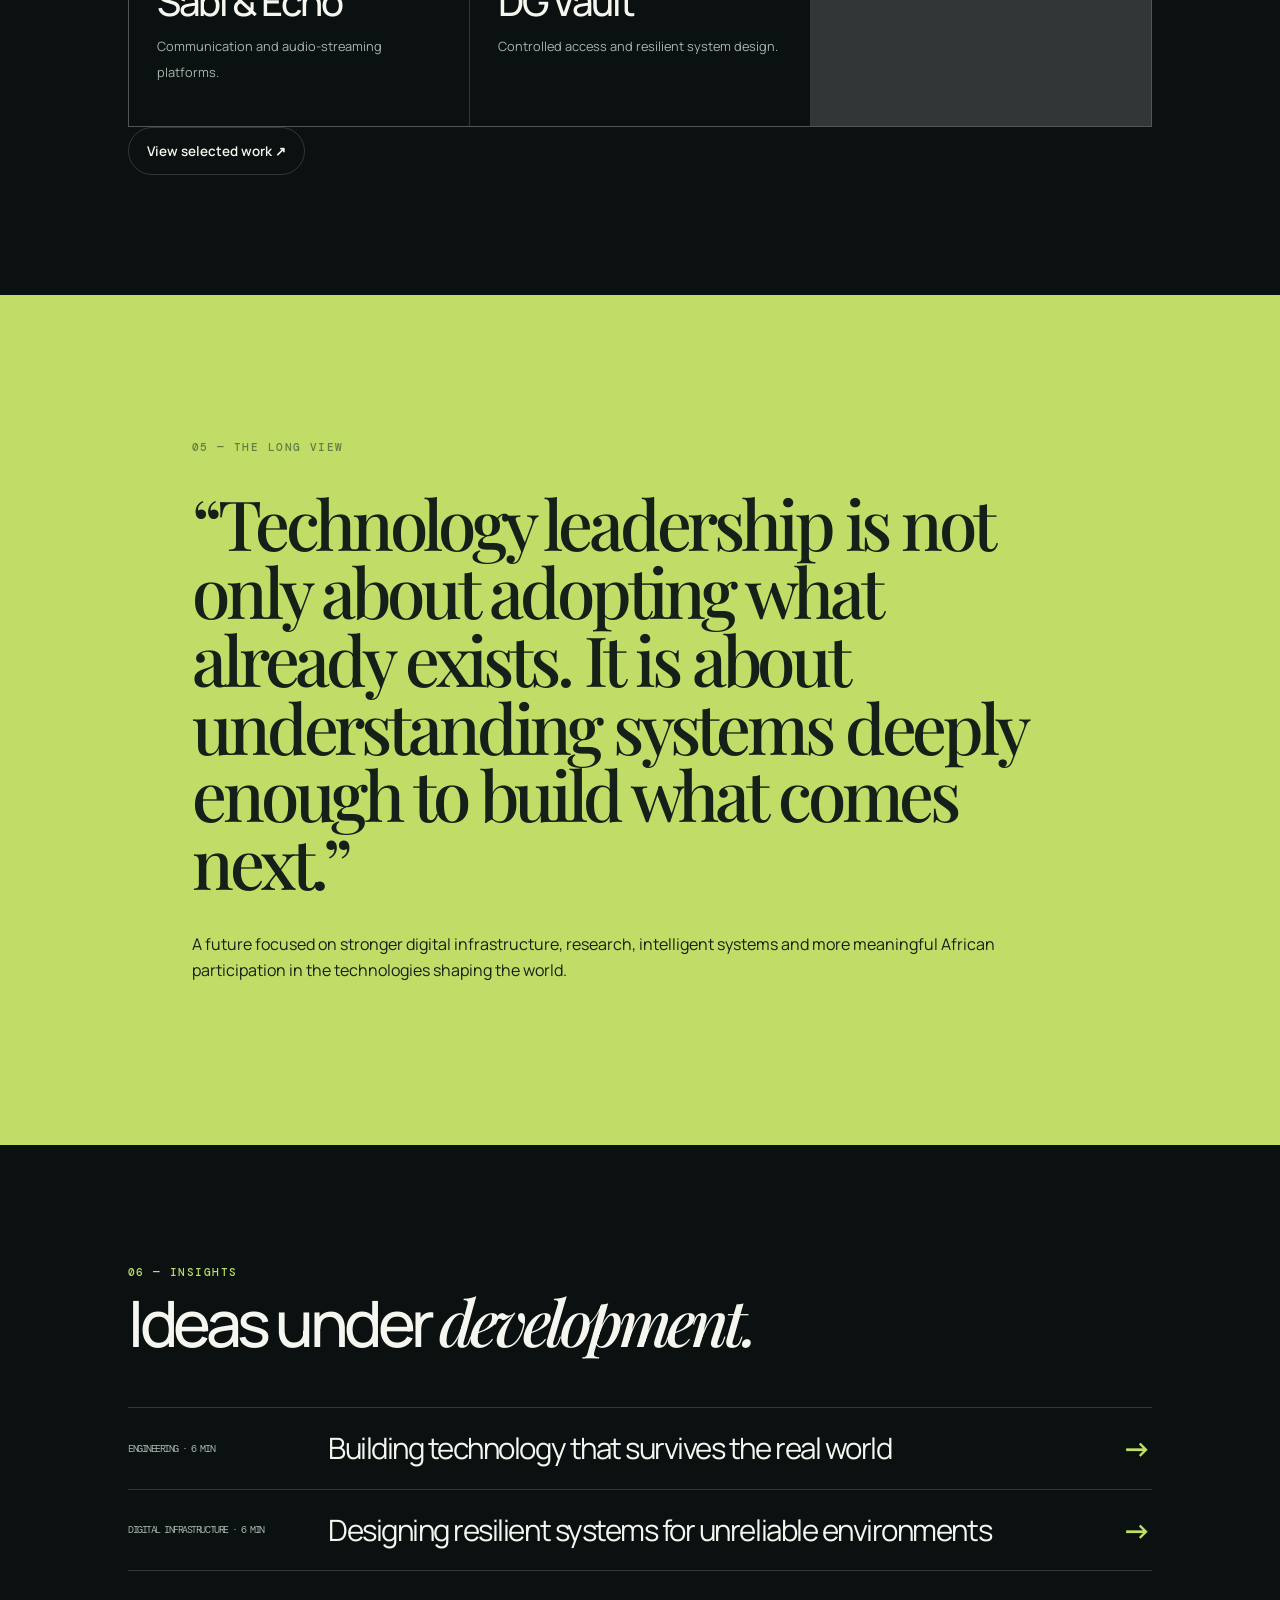
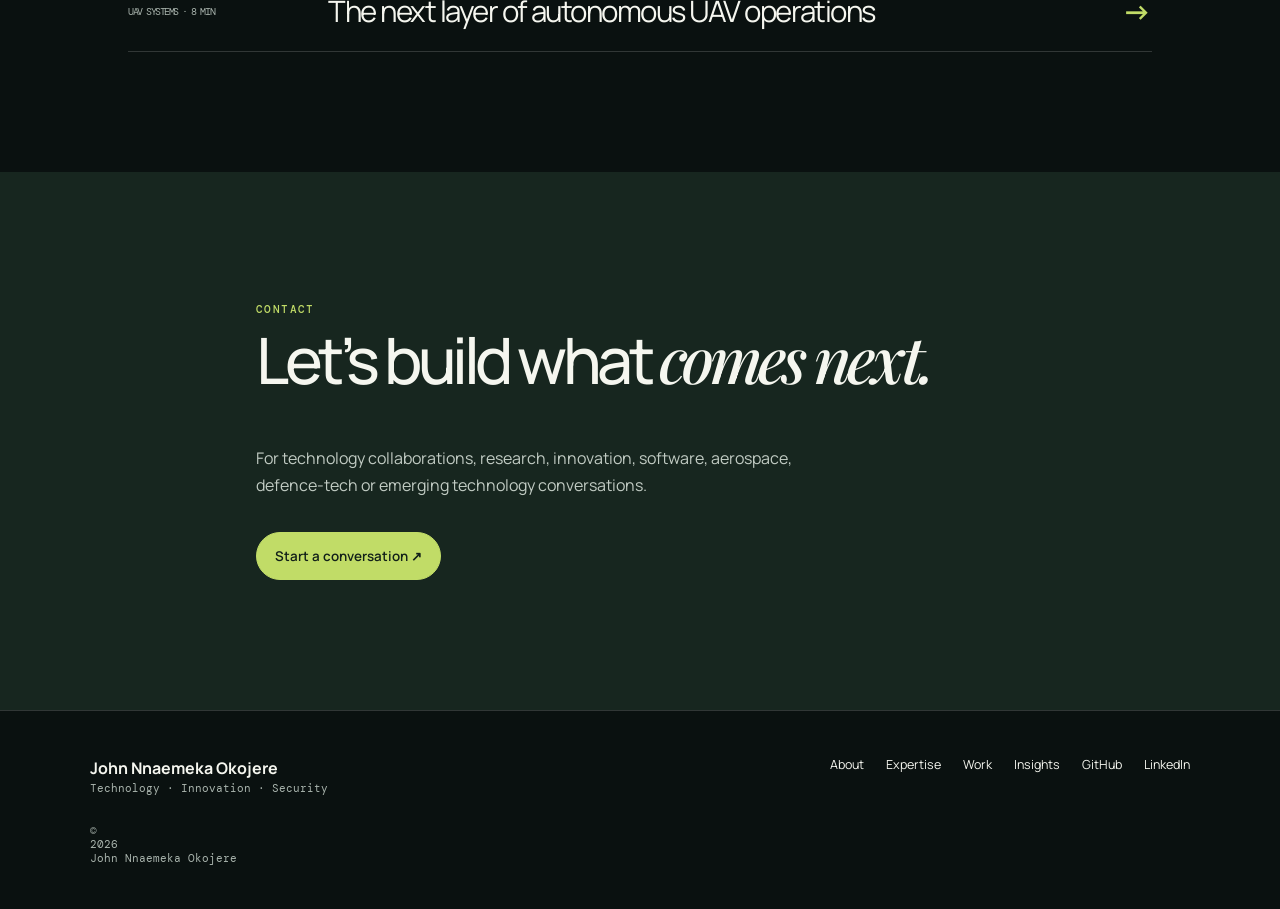
==== commit 24d16d0a: "Add new HTML pages for Expertise, Insights, and Work sections - Created expertise.html to outline te" ====
--- a/index.html
+++ b/index.html
@@ -1,88 +1,13 @@
-<!doctype html>
-<html lang="en">
-<head>
-  <meta charset="utf-8">
-  <meta name="viewport" content="width=device-width,initial-scale=1">
-  <meta name="description" content="John Okojere — CTO, software engineer and technology builder.">
-  <title>John Okojere — CTO & Technology Builder</title>
-  <link rel="preconnect" href="https://fonts.googleapis.com">
-  <link rel="preconnect" href="https://fonts.gstatic.com" crossorigin>
-  <link href="https://fonts.googleapis.com/css2?family=Inter:wght@400;500;600;700;800&family=Space+Grotesk:wght@500;600;700&display=swap" rel="stylesheet">
-  <link rel="stylesheet" href="styles.css">
-</head>
-<body>
-  <header class="nav">
-    <a class="brand" href="#top">JO<span>.</span></a>
-    <button id="menuBtn" aria-label="Open menu">☰</button>
-    <nav id="menu">
-      <a href="#about">About</a><a href="#work">Work</a><a href="#leadership">Leadership</a><a href="#gallery">Gallery</a><a href="#articles">Articles</a><a href="#contact">Contact</a>
-    </nav>
-  </header>
-
-  <main id="top">
-    <section class="hero section">
-      <div class="hero-copy reveal">
-        <p class="eyebrow">CTO • SOFTWARE ENGINEER • TECHNOLOGY BUILDER</p>
-        <h1>Engineering the systems <span>behind tomorrow.</span></h1>
-        <p class="lead">John Okojere builds scalable digital platforms, autonomous systems and technology infrastructure for real-world impact across Africa.</p>
-        <div class="actions"><a class="btn primary" href="#work">Explore Work</a><a class="btn" href="#articles">Read Articles</a></div>
-        <div class="meta"><div><b>Focus</b><small>Software • AI • UAV • Infrastructure</small></div><div><b>Based in</b><small>Nigeria</small></div></div>
-      </div>
-      <div class="visual reveal">
-        <div class="orbit"></div>
-        <div class="portrait">
-          <img src="assets/john-okojere-portrait.jpg" alt="John Okojere portrait">
-          <div class="status"><i></i> Building technology for scale</div>
-        </div>
-      </div>
-    </section>
-
-    <div class="ticker"><div>TECHNOLOGY LEADERSHIP • SOFTWARE ENGINEERING • AUTONOMOUS SYSTEMS • AI INFRASTRUCTURE • TECHNOLOGY LEADERSHIP • SOFTWARE ENGINEERING • AUTONOMOUS SYSTEMS • AI INFRASTRUCTURE •</div></div>
-
-    <section class="section split" id="about">
-      <p class="label">01 / PROFILE</p>
-      <div class="reveal"><h2>Building products, platforms and technical teams.</h2><p class="muted">Technology leadership grounded in hands-on engineering. The work spans software platforms, autonomous technology, digital infrastructure, product engineering and emerging technology initiatives.</p>
-      <div class="stats"><div><strong>CTO</strong><span>Technology Leadership</span></div><div><strong>Full-stack</strong><span>Engineering Background</span></div><div><strong>Africa</strong><span>Innovation Focus</span></div></div></div>
-    </section>
-
-    <section class="section" id="work">
-      <div class="heading"><div><p class="label">02 / SELECTED WORK</p><h2>Technology portfolio</h2></div><p class="muted">Selected systems across UAV operations, mobility, communications and secure digital infrastructure.</p></div>
-      <div class="projects">
-        <article class="card featured reveal"><div><p class="tag">UAV / AUTONOMY</p><h3>SkyGrid</h3><p class="muted">UAV operations, mission planning, aircraft profiling, flight records and a foundation for future AI-assisted autonomous capability.</p><small>Mission Systems · Mapping · UAV Data · AI</small></div><div class="radar"><span></span><i></i><i></i><i></i></div></article>
-        <article class="card reveal"><p class="tag">MOBILITY</p><h3>DigiVolt</h3><p class="muted">Connected electric-vehicle operations, tracking and ride-hailing workflows.</p><small>EV · Fleet Systems · Tracking</small></article>
-        <article class="card reveal"><p class="tag">COMMUNICATIONS</p><h3>Sabi & Echo</h3><p class="muted">Communication and audio-streaming platforms designed for fast, reliable interaction.</p><small>Messaging · Streaming · Real-time</small></article>
-        <article class="card reveal"><p class="tag">SECURITY</p><h3>DG Vault</h3><p class="muted">Secure digital infrastructure focused on controlled access, protected data and resilient system design.</p><small>Security · Access · Infrastructure</small></article>
-      </div>
-    </section>
-
-    <section class="section panel split" id="leadership">
-      <p class="label">03 / LEADERSHIP</p>
-      <div class="reveal"><h2>Technical leadership beyond writing code.</h2><p class="muted">Architecture, product direction, execution, team leadership, operations and testing discipline.</p>
-      <div class="list"><div><span>01</span>Technical strategy and systems architecture</div><div><span>02</span>Engineering team leadership and mentoring</div><div><span>03</span>Product development and technical operations</div><div><span>04</span>Emerging technology and innovation programs</div></div></div>
-    </section>
-
-    <section class="section" id="gallery">
-      <div class="heading"><div><p class="label">04 / FIELD & COMMUNITY</p><h2>Events, people and technology in motion.</h2></div><p class="muted">A visual record of industry events, ecosystem conversations, networking and hands-on team sessions.</p></div>
-      <figure class="gallery-feature reveal">
-        <img src="assets/john-okojere-gallery.jpg" alt="John Okojere at technology events, networking sessions and team activities">
-        <figcaption><strong>Across the ecosystem.</strong><span>Technology events, Cardano community engagement, industry networking and collaborative engineering sessions.</span></figcaption>
-      </figure>
-    </section>
-
-    <section class="section" id="articles">
-      <div class="heading"><div><p class="label">05 / INSIGHTS</p><h2>Articles & thinking</h2></div><p class="muted">Technical essays, leadership notes, research and field observations.</p></div>
-      <article class="feature-article reveal"><p class="tag">FEATURED ARTICLE</p><h3>Building technology that survives the real world</h3><p class="muted">Why deployment, operations, testing and user behavior matter just as much as elegant architecture.</p><a href="articles/building-technology-that-survives-the-real-world.html">Read article →</a></article>
-      <div class="article-grid">
-        <article class="article reveal"><small>ENGINEERING • 6 MIN</small><h3>Designing resilient systems for unreliable environments</h3><p class="muted">Building software that works when connectivity, power or field conditions are unpredictable.</p><a href="articles/designing-resilient-systems.html">Read article →</a></article>
-        <article class="article reveal"><small>UAV • 8 MIN</small><h3>The next layer of autonomous UAV operations</h3><p class="muted">Mission software, data pipelines, local AI models and aircraft telemetry.</p><a href="articles/autonomous-uav-operations.html">Read article →</a></article>
-        <article class="article reveal"><small>LEADERSHIP • 5 MIN</small><h3>What a technical leader should own</h3><p class="muted">Architecture, execution, people, reliability and the responsibility of making technology work.</p><a href="articles/technical-leader-ownership.html">Read article →</a></article>
-      </div>
-    </section>
-
-    <section class="section contact" id="contact"><div><p class="label">06 / CONTACT</p><h2>Build something that matters.</h2></div><div class="contact-box"><p class="muted">Technology partnerships, product engineering, speaking and collaboration.</p><a class="btn primary" href="mailto:johnokojere08@gmail.com">Start a conversation</a><p class="links"><a href="https://github.com/john-okojere">GitHub</a><a href="https://ng.linkedin.com/in/john-okojere">LinkedIn</a></p></div></section>
-  </main>
-
-  <footer>© <span id="year"></span> John Okojere · Technology · Engineering · Leadership</footer>
-  <script src="script.js"></script>
-</body>
-</html>
+<!doctype html><html lang="en"><head><meta charset="utf-8"><meta name="viewport" content="width=device-width,initial-scale=1"><meta name="description" content="John Nnaemeka Okojere — Chief Technology Officer and Technical Lead at Digi02 Tech Systems. Technology, innovation and security."><meta property="og:title" content="John Nnaemeka Okojere | Technology, Innovation & Security"><meta property="og:image" content="assets/Mr John 2 (1).jpg"><link rel="canonical" href="https://johnokojere.com/"><title>John Nnaemeka Okojere | Technology, Innovation & Security</title><link rel="preconnect" href="https://fonts.googleapis.com"><link href="https://fonts.googleapis.com/css2?family=DM+Mono&family=Manrope:wght@400;500;600;700&family=Playfair+Display:ital,wght@0,500;1,500&display=swap" rel="stylesheet"><link rel="stylesheet" href="styles.css"><script type="application/ld+json">{"@context":"https://schema.org","@type":"Person","name":"John Nnaemeka Okojere","alternateName":"John Okojere","jobTitle":"Chief Technology Officer & Technical Lead","worksFor":{"@type":"Organization","name":"Digi02 Tech Systems"},"alumniOf":{"@type":"CollegeOrUniversity","name":"Air Force Institute of Technology, Kaduna"}}</script></head><body>
+<header class="nav"><a class="brand" href="#top">JOHN <i>OKOJERE</i></a><button id="menuBtn" aria-expanded="false" aria-controls="menu">Menu +</button><nav id="menu"><a href="about.html">About</a><a href="expertise.html">Expertise</a><a href="work.html">Work</a><a href="insights.html">Insights</a><a class="connect" href="#contact">Connect</a></nav></header><main id="top">
+<section class="hero"><div class="hero-copy"><p class="kicker">Technology · Innovation · Security</p><h1>John <em>Nnaemeka</em><br>Okojere</h1><p class="role">Chief Technology Officer &amp; Technical Lead / Digi02 Tech Systems</p><p>Building digital systems, intelligent infrastructure and emerging technologies for a more connected and secure future.</p><div class="actions"><a class="button solid" href="work.html">Explore my work ↗</a><a class="button" href="insights.html">Read insights ↓</a></div></div><div class="hero-photo hero-landscape"><img src="assets/Mr John 2 (1).jpg" alt="John Nnaemeka Okojere, technology leader and systems builder" fetchpriority="high"><span>01 / TECHNOLOGY LEADERSHIP<br>NIGERIA, AFRICA</span><svg viewBox="0 0 600 600" aria-hidden="true"><ellipse cx="300" cy="300" rx="270" ry="120"/><circle cx="78" cy="300" r="6"/></svg></div></section>
+<section class="intro"><p class="number">01 — THE WORK</p><div><h2>Engineering technology <em>beyond software.</em></h2><p>John Nnaemeka Okojere is a technology leader and engineer currently serving as Chief Technology Officer and Technical Lead at Digi02 Tech Systems. His work spans technology strategy, software systems, digital infrastructure, product development and emerging technologies.</p><a class="link" href="about.html">The longer story →</a></div></section>
+<section class="cto"><div class="photo"><img src="assets/IMG_0500.jpeg" alt="John Okojere in a professional technology environment" loading="lazy"></div><div><p class="kicker">Digi02 Tech Systems</p><h2>Leading technology from direction to deployment.</h2><p>At Digi02 Tech Systems, John works across technology strategy, engineering and product execution—helping translate ideas into deployable digital systems.</p><dl><div><dt>Technology strategy</dt><dd>Direction for products, platforms and infrastructure.</dd></div><div><dt>Engineering leadership</dt><dd>Architecture, development, testing and implementation.</dd></div><div><dt>Research &amp; innovation</dt><dd>Practical applications for emerging systems.</dd></div></dl></div></section>
+<section class="focus"><p class="number">02 — AREAS OF FOCUS</p><h2>Systems are never <em>one thing.</em></h2><p class="deck">Current work and long-term research interests, connected by a systems-thinking approach.</p><div class="focus-grid"><article><span>01</span><h3>Digital systems<br>&amp; software</h3><p>Enterprise platforms, operations and scalable applications.</p></article><article><span>02</span><h3>Secure networks<br>&amp; communications</h3><p>Connected systems and resilient information exchange.</p></article><article><span>03</span><h3>Artificial intelligence</h3><p>Decision support, automation and intelligent systems.</p></article><article><span>04</span><h3>UAV &amp;<br>autonomous systems</h3><p>Mission software, mapping and surveillance concepts.</p></article><article><span>05</span><h3>Aerospace &amp;<br>satellite comms</h3><p>Space infrastructure and remote connectivity.</p></article><article><span>06</span><h3>Web3 &amp; R&amp;D</h3><p>Distributed infrastructure and deployable research.</p></article></div><a class="button" href="expertise.html">Explore areas of focus ↗</a></section>
+<section class="map"><p class="number">03 — A SYSTEMS VIEW</p><h2>From digital systems<br>to <em>space systems.</em></h2><p>Modern infrastructure is a continuous chain: each layer expands what the next can achieve.</p><div class="chain"><span>Software</span><span>Networks</span><span>Data</span><span>AI</span><span>Secure comms</span><span>Autonomous systems</span><span>Satellite infrastructure</span></div></section>
+<section class="security"><div><p class="kicker">Technology for security &amp; defence</p><h2>Information, awareness, <em>resilience.</em></h2><p>Modern security operations increasingly depend on software, data, sensors, resilient communications and intelligent systems. John’s interest in defence technology focuses on practical systems for situational awareness, secure communication, surveillance and operational decision-making.</p></div><div class="radar" aria-hidden="true"><i></i><b>SECURE SYSTEMS / 2026</b></div></section>
+<section class="space"><div class="photo"><img src="assets/IMG (49 of 122).jpeg" alt="John Okojere in a professional technology setting" loading="lazy"></div><div><p class="kicker">Defence technology &amp; autonomous systems</p><h2>Software for <em>intelligent operations.</em></h2><p>John is interested in the software, data, secure communications and autonomous-system concepts that can support situational awareness, resilient operations and responsible technology development.</p></div></section>
+<section class="work"><p class="number">04 — SELECTED WORK</p><h2>Practical systems.<br><em>Real environments.</em></h2><div class="work-grid"><article class="wide"><p>UAV / AUTONOMY</p><h3>SkyGrid</h3><span>Mission systems · Mapping · UAV data</span></article><article><p>MOBILITY</p><h3>DigiVolt</h3><span>Connected EV operations and tracking workflows.</span></article><article><p>COMMUNICATIONS</p><h3>Sabi &amp; Echo</h3><span>Communication and audio-streaming platforms.</span></article><article><p>SECURITY</p><h3>DG Vault</h3><span>Controlled access and resilient system design.</span></article></div><a class="button" href="work.html">View selected work ↗</a></section>
+<section class="vision"><p class="number">05 — THE LONG VIEW</p><blockquote>“Technology leadership is not only about adopting what already exists. It is about understanding systems deeply enough to build what comes next.”</blockquote><p>A future focused on stronger digital infrastructure, research, intelligent systems and more meaningful African participation in the technologies shaping the world.</p></section>
+<section class="insights"><p class="number">06 — INSIGHTS</p><h2>Ideas under <em>development.</em></h2><div><a href="articles/building-technology-that-survives-the-real-world.html"><small>ENGINEERING · 6 MIN</small>Building technology that survives the real world <b>→</b></a><a href="articles/designing-resilient-systems.html"><small>DIGITAL INFRASTRUCTURE · 6 MIN</small>Designing resilient systems for unreliable environments <b>→</b></a><a href="articles/autonomous-uav-operations.html"><small>UAV SYSTEMS · 8 MIN</small>The next layer of autonomous UAV operations <b>→</b></a></div></section>
+<section class="contact" id="contact"><p class="kicker">Contact</p><h2>Let’s build what <em>comes next.</em></h2><p>For technology collaborations, research, innovation, software, aerospace, defence-tech or emerging technology conversations.</p><a class="button solid" href="mailto:johnokojere08@gmail.com">Start a conversation ↗</a></section></main><footer><div><strong>John Nnaemeka Okojere</strong><span>Technology · Innovation · Security</span></div><nav><a href="about.html">About</a><a href="expertise.html">Expertise</a><a href="work.html">Work</a><a href="insights.html">Insights</a><a href="https://github.com/john-okojere">GitHub</a><a href="https://ng.linkedin.com/in/john-okojere">LinkedIn</a></nav><small>© <span id="year"></span> John Nnaemeka Okojere</small></footer><script src="script.js"></script></body></html>
--- a/styles.css
+++ b/styles.css
@@ -1 +1 @@
-:root{--bg:#07090d;--panel:#0e141d;--text:#f5f7fa;--muted:#9aa6b2;--line:rgba(255,255,255,.1);--accent:#69f0c3;--accent2:#7aa8ff;--max:1180px}*{box-sizing:border-box}html{scroll-behavior:smooth}body{margin:0;background:radial-gradient(circle at 80% 5%,rgba(86,111,255,.12),transparent 30%),radial-gradient(circle at 15% 0%,rgba(105,240,195,.08),transparent 28%),var(--bg);color:var(--text);font-family:Inter,sans-serif;line-height:1.6;overflow-x:hidden}a{color:inherit;text-decoration:none}.nav{position:fixed;top:0;left:0;right:0;z-index:50;height:74px;padding:0 max(20px,calc((100vw - var(--max))/2));display:flex;align-items:center;justify-content:space-between;background:rgba(7,9,13,.75);backdrop-filter:blur(16px);border-bottom:1px solid rgba(255,255,255,.06)}.brand{font-family:'Space Grotesk';font-weight:700;font-size:1.4rem}.brand span,.label,.eyebrow,.tag{color:var(--accent)}#menu{display:flex;gap:28px}#menu a{color:var(--muted);font-size:.92rem}#menu a:hover{color:#fff}#menuBtn{display:none;background:none;border:0;color:#fff;font-size:1.45rem}.section{width:min(calc(100% - 40px),var(--max));margin:auto;padding:120px 0}.hero{min-height:100vh;padding-top:145px;display:grid;grid-template-columns:1.12fr .88fr;gap:70px;align-items:center}.eyebrow,.label,.tag{letter-spacing:.14em;text-transform:uppercase;font-size:.76rem;font-weight:800}.label{margin:0 0 12px}h1,h2,h3{font-family:'Space Grotesk';letter-spacing:-.035em;margin-top:0}h1{font-size:clamp(3.5rem,7vw,7rem);line-height:.94;margin:22px 0 28px}h1 span{display:block;color:transparent;-webkit-text-stroke:1px rgba(255,255,255,.5)}h2{font-size:clamp(2.5rem,4.8vw,4.8rem);line-height:1.05;margin-bottom:26px}h3{font-size:1.75rem;line-height:1.2}.lead,.muted{color:var(--muted)}.lead{font-size:1.08rem;max-width:720px}.actions{display:flex;gap:14px;margin:34px 0}.btn{display:inline-flex;align-items:center;justify-content:center;min-height:50px;padding:0 22px;border:1px solid var(--line);border-radius:999px;font-weight:700;transition:.25s}.btn:hover{transform:translateY(-2px)}.btn.primary{background:var(--accent);color:#06120e;border-color:transparent}.meta{display:flex;gap:45px;border-top:1px solid var(--line);padding-top:24px;margin-top:50px}.meta div{display:flex;flex-direction:column;gap:5px}.meta small{color:var(--muted)}.visual{display:grid;place-items:center;position:relative;min-height:500px}.orbit{position:absolute;width:min(440px,85vw);aspect-ratio:1;border:1px solid rgba(105,240,195,.24);border-radius:50%;animation:spin 18s linear infinite}.orbit:after{content:'';position:absolute;width:8px;height:8px;border-radius:50%;background:var(--accent);top:12%;left:19%;box-shadow:0 0 20px var(--accent)}.portrait{width:min(330px,70vw);height:410px;border-radius:28px;overflow:hidden;position:relative;border:1px solid var(--line);box-shadow:0 30px 90px rgba(0,0,0,.45);background:var(--panel)}.portrait img{width:100%;height:100%;object-fit:cover}.status{position:absolute;left:15px;right:15px;bottom:15px;background:rgba(7,9,13,.82);border:1px solid var(--line);backdrop-filter:blur(12px);padding:13px 15px;border-radius:14px;font-size:.82rem}.status i{display:inline-block;width:8px;height:8px;border-radius:50%;background:var(--accent);margin-right:8px;box-shadow:0 0 14px var(--accent)}.ticker{overflow:hidden;border-top:1px solid var(--line);border-bottom:1px solid var(--line);white-space:nowrap}.ticker div{width:max-content;padding:15px 0;color:rgba(255,255,255,.38);font-family:'Space Grotesk';font-size:.85rem;animation:ticker 28s linear infinite}.split{display:grid;grid-template-columns:.35fr 1fr;gap:70px}.stats{display:grid;grid-template-columns:repeat(3,1fr);gap:15px;margin-top:52px;border-top:1px solid var(--line)}.stats div{padding-top:26px}.stats strong{display:block;font-family:'Space Grotesk';font-size:1.55rem}.stats span{color:var(--muted);font-size:.86rem}.heading{display:flex;align-items:end;justify-content:space-between;gap:50px;margin-bottom:44px}.heading>p{max-width:450px}.projects{display:grid;grid-template-columns:repeat(2,1fr);gap:18px}.card,.article,.feature-article,.contact-box{border:1px solid var(--line);background:linear-gradient(145deg,rgba(255,255,255,.04),rgba(255,255,255,.015));border-radius:24px}.card{padding:30px;min-height:330px;transition:.25s;overflow:hidden}.card:hover,.article:hover{transform:translateY(-4px);border-color:rgba(105,240,195,.35)}.card.featured{grid-column:1/-1;display:grid;grid-template-columns:1fr 1fr;gap:40px;align-items:center;min-height:420px}.card small{color:rgba(255,255,255,.5)}.radar{width:min(320px,100%);aspect-ratio:1;margin:auto;border:1px solid rgba(105,240,195,.16);border-radius:50%;position:relative;background:radial-gradient(circle,transparent 0 24%,rgba(105,240,195,.08) 25% 25.5%,transparent 26% 49%,rgba(105,240,195,.08) 50% 50.5%,transparent 51%),linear-gradient(90deg,transparent 49.5%,rgba(105,240,195,.08) 50%,transparent 50.5%),linear-gradient(transparent 49.5%,rgba(105,240,195,.08) 50%,transparent 50.5%)}.radar span{position:absolute;left:50%;top:50%;width:48%;height:1px;transform-origin:left center;background:linear-gradient(90deg,var(--accent),transparent);animation:spin 5s linear infinite}.radar i{position:absolute;width:7px;height:7px;background:var(--accent);border-radius:50%;box-shadow:0 0 15px var(--accent)}.radar i:nth-of-type(1){top:30%;left:62%}.radar i:nth-of-type(2){top:64%;left:33%}.radar i:nth-of-type(3){top:49%;left:78%}.panel{width:100%;max-width:none;padding-left:max(20px,calc((100vw - var(--max))/2));padding-right:max(20px,calc((100vw - var(--max))/2));background:radial-gradient(circle at 10% 30%,rgba(105,240,195,.08),transparent 30%),#0b1017}.list{margin-top:45px}.list div{display:grid;grid-template-columns:55px 1fr;border-top:1px solid var(--line);padding:18px 0}.list span{color:var(--accent);font-size:.8rem}.feature-article{padding:42px;margin-bottom:18px;background:linear-gradient(145deg,rgba(105,240,195,.06),rgba(122,168,255,.04))}.feature-article h3{font-size:clamp(2rem,4vw,3.5rem);max-width:800px}.feature-article a,.article a{color:var(--accent);font-weight:700}.article-grid{display:grid;grid-template-columns:repeat(3,1fr);gap:18px}.article{padding:28px;min-height:300px;display:flex;flex-direction:column;transition:.25s}.article small{color:var(--accent);font-weight:700;letter-spacing:.08em}.article a{margin-top:auto}.contact{display:grid;grid-template-columns:1fr .8fr;gap:80px;align-items:end}.contact-box{padding:30px}.links{display:flex;gap:18px;margin-top:24px;color:var(--muted)}footer{border-top:1px solid var(--line);padding:28px 20px;text-align:center;color:var(--muted);font-size:.84rem}.reveal{opacity:0;transform:translateY(22px);transition:opacity .8s ease,transform .8s ease}.reveal.show{opacity:1;transform:none}@keyframes spin{to{transform:rotate(360deg)}}@keyframes ticker{to{transform:translateX(-50%)}}@media(max-width:900px){.hero,.split,.contact,.card.featured{grid-template-columns:1fr}.hero{padding-top:130px}.article-grid,.projects{grid-template-columns:1fr}.card.featured{grid-column:auto}.heading{align-items:start;flex-direction:column}.visual{min-height:440px}}@media(max-width:700px){.section{padding:86px 0}.nav{padding:0 20px}#menuBtn{display:block}#menu{display:none;position:absolute;top:74px;left:20px;right:20px;flex-direction:column;background:#0b1017;border:1px solid var(--line);border-radius:16px;padding:18px}#menu.open{display:flex}.meta{flex-direction:column;gap:16px}.stats{grid-template-columns:1fr}.portrait{height:370px}.contact{gap:30px}}+:root{--bg:#0a1110;--surface:#14211c;--paper:#e8ebe2;--ink:#102019;--text:#f5f6ef;--muted:#a9b4ad;--accent:#c1dc67;--line:rgba(255,255,255,.16);--sans:Manrope,Arial,sans-serif;--serif:'Playfair Display',Georgia,serif;--mono:'DM Mono',monospace}*{box-sizing:border-box}html{scroll-behavior:smooth}body{margin:0;background:var(--bg);color:var(--text);font:16px/1.65 var(--sans)}img{max-width:100%;display:block}a{color:inherit;text-decoration:none}a:focus-visible,button:focus-visible{outline:2px solid var(--accent);outline-offset:4px}.nav{height:76px;position:fixed;z-index:20;inset:0 0 auto;display:flex;align-items:center;justify-content:space-between;padding:0 7vw;background:#0a1110e8;backdrop-filter:blur(16px);border-bottom:1px solid var(--line)}.brand{font:600 .8rem var(--mono);letter-spacing:.12em}.brand i{font-style:normal;color:var(--accent)}#menu{display:flex;gap:25px;align-items:center;color:#d7ddd6;font-size:.84rem}#menu a:hover{color:var(--accent)}#menuBtn{display:none}.hero{min-height:100vh;display:grid;grid-template-columns:1.04fr .96fr;padding:76px 7vw 0;background:linear-gradient(125deg,#0d1a16,#16241d)}.hero-copy{align-self:center;max-width:680px;padding:54px 7vw 54px 0}.kicker,.number,.work-grid p{font:500 .68rem var(--mono);letter-spacing:.13em;text-transform:uppercase;color:var(--accent)}h1,h2,h3,p{margin-top:0}h1{font:500 clamp(4rem,8vw,8.4rem)/.84 var(--sans);letter-spacing:-.08em;margin:20px 0 26px}h2{font:500 clamp(2.8rem,5vw,5.8rem)/.98 var(--sans);letter-spacing:-.07em}h1 em,h2 em{font-family:var(--serif);font-weight:500}.role{font:.76rem var(--mono);letter-spacing:.04em}.hero-copy>p:not(.kicker):not(.role){max-width:540px;font-size:1.08rem;color:#c6cfca}.actions{display:flex;gap:12px;margin-top:30px}.button{display:inline-flex;align-items:center;min-height:48px;padding:0 18px;border:1px solid var(--line);border-radius:99px;font-size:.84rem;font-weight:600;transition:transform .2s}.button:hover{transform:translateY(-3px)}.solid{background:var(--accent);color:#122019;border-color:var(--accent)}.hero-photo,.photo{position:relative;overflow:hidden}.hero-photo{min-height:620px}.hero-photo img,.photo img{width:100%;height:100%;object-fit:cover;filter:saturate(.75) contrast(1.05)}.hero-photo:after,.photo:after{content:'';position:absolute;inset:0;background:linear-gradient(90deg,rgba(10,17,16,.5),transparent 55%)}.hero-photo span{position:absolute;z-index:1;left:28px;bottom:30px;padding:8px 12px;background:#0a1110c7;border-left:2px solid var(--accent);font:.62rem var(--mono)}.hero-photo svg{position:absolute;inset:12%;z-index:1;width:76%;height:76%;fill:none;stroke:var(--accent);opacity:.6}.hero-photo circle{fill:var(--accent)}.intro,.focus,.work,.insights{padding:120px 10vw}.intro{display:grid;grid-template-columns:1fr 2fr;gap:9vw;background:var(--paper);color:var(--ink)}.intro .number,.map .number,.vision .number{color:#617e43}.intro p:not(.number){max-width:730px;font-size:1.15rem}.link{font:.78rem var(--mono);border-bottom:1px solid;padding-bottom:5px}.story,.space{display:grid;grid-template-columns:1fr 1fr;background:var(--surface);min-height:620px}.story figure,.space .photo{margin:0;min-height:620px;position:relative;overflow:hidden}.story figure:after{content:'';position:absolute;inset:0;background:linear-gradient(90deg,rgba(10,17,16,.18),transparent)}.story figure img{width:100%;height:100%;object-fit:cover}.story>div,.space>div:last-child{align-self:center;padding:clamp(50px,9vw,140px)}.story p:not(.kicker),.space p:not(.kicker){color:#c0c9c2;max-width:560px}.page-hero{margin-top:76px;min-height:590px}.page-hero figure{min-height:590px}.page-hero h1{font-size:clamp(3.2rem,6vw,6.6rem)}.focus{background:#0a1110}.focus-grid{display:grid;grid-template-columns:repeat(3,1fr);border-top:1px solid var(--line);margin-top:50px}.focus-grid article{min-height:245px;padding:24px 27px;border-right:1px solid var(--line);border-bottom:1px solid var(--line);transition:.25s}.focus-grid article:hover{background:#17261f}.focus-grid span{font:.65rem var(--mono);color:var(--accent)}.focus-grid h3{font:500 1.7rem/1.08 var(--sans);letter-spacing:-.05em;margin:55px 0 10px}.focus-grid p{font-size:.85rem;color:var(--muted)}.map{padding:120px 10vw;background:var(--paper);color:var(--ink)}.chain{display:flex;gap:12px;overflow:auto;margin-top:65px;padding-bottom:14px}.chain span{flex:none;padding:11px 16px;border:1px solid #a7b3a7;border-radius:99px;font:.7rem var(--mono)}.security{display:grid;grid-template-columns:1fr 1fr;gap:8vw;padding:120px 10vw;background:#0a1110}.radar{min-height:390px;border:1px solid var(--line);background:radial-gradient(circle,transparent 21%,rgba(193,220,103,.13) 21.4%,transparent 21.8%,transparent 42%,rgba(193,220,103,.1) 42.4%,transparent 42.8%)}.work-grid{display:grid;grid-template-columns:repeat(3,1fr);gap:1px;margin-top:45px;border:1px solid var(--line);background:var(--line)}.work-grid article{min-height:245px;padding:28px;background:var(--bg)}.work-grid .wide{grid-column:span 2;background:radial-gradient(circle at 80% 50%,#345a42,transparent 30%),var(--bg)}.work-grid h3{font:500 2.4rem/1 var(--sans);letter-spacing:-.06em;margin:60px 0 10px}.work-grid span{font-size:.8rem;color:var(--muted)}.vision{padding:145px 15vw;background:var(--accent);color:#152018}.vision blockquote{margin:35px 0;font:500 clamp(2.5rem,5.4vw,6rem)/.98 var(--serif);letter-spacing:-.06em}.insights{background:#0a1110}.insights>div{border-top:1px solid var(--line)}.insights a{display:grid;grid-template-columns:180px 1fr 30px;gap:20px;align-items:center;padding:24px 0;border-bottom:1px solid var(--line);font-size:clamp(1.25rem,2.3vw,2.3rem);line-height:1.1;letter-spacing:-.05em}.insights small{font:.63rem var(--mono);color:var(--muted)}.insights b{color:var(--accent)}.contact{padding:130px 20vw;background:#17261f}.contact>p:not(.kicker){max-width:600px;color:#c1cbc3}.contact .button{margin-top:18px}footer{display:grid;grid-template-columns:1fr auto;gap:28px;padding:44px 7vw;background:#0a1110;border-top:1px solid var(--line)}footer strong,footer span{display:block}footer div span,footer small{font:.68rem var(--mono);color:var(--muted)}footer nav{display:flex;gap:10px 22px;flex-wrap:wrap;font-size:.78rem}@media(max-width:850px){.hero,.intro,.story,.space,.security{grid-template-columns:1fr}.hero{padding:76px 22px 0}.hero-copy{padding:68px 0 35px}.hero-photo{height:58vh;min-height:430px;margin:0 -22px}.intro,.focus,.work,.insights,.map,.security{padding:82px 22px}.intro{gap:30px}.story figure,.space .photo{min-height:410px}.story>div,.space>div:last-child{padding:75px 22px}.page-hero{margin-top:76px}.page-hero figure{min-height:420px}.focus-grid{grid-template-columns:repeat(2,1fr)}.vision,.contact{padding:90px 22px}.nav{padding:0 22px}#menuBtn{display:block;background:transparent;border:0;color:var(--text);font:.75rem var(--mono)}#menu{display:none;position:absolute;top:76px;left:0;right:0;flex-direction:column;align-items:flex-start;padding:22px;background:#0a1110;border-bottom:1px solid var(--line)}#menu.open{display:flex}}@media(max-width:520px){h1{font-size:4rem}.focus-grid,.work-grid{grid-template-columns:1fr}.focus-grid article{border-right:0}.work-grid .wide{grid-column:auto}.actions{flex-direction:column;align-items:flex-start}.insights a{grid-template-columns:1fr 26px}.insights small{grid-column:1/-1}.insights b{grid-column:2;grid-row:2}footer{grid-template-columns:1fr}}@media(prefers-reduced-motion:reduce){html{scroll-behavior:auto}.button{transition:none}}
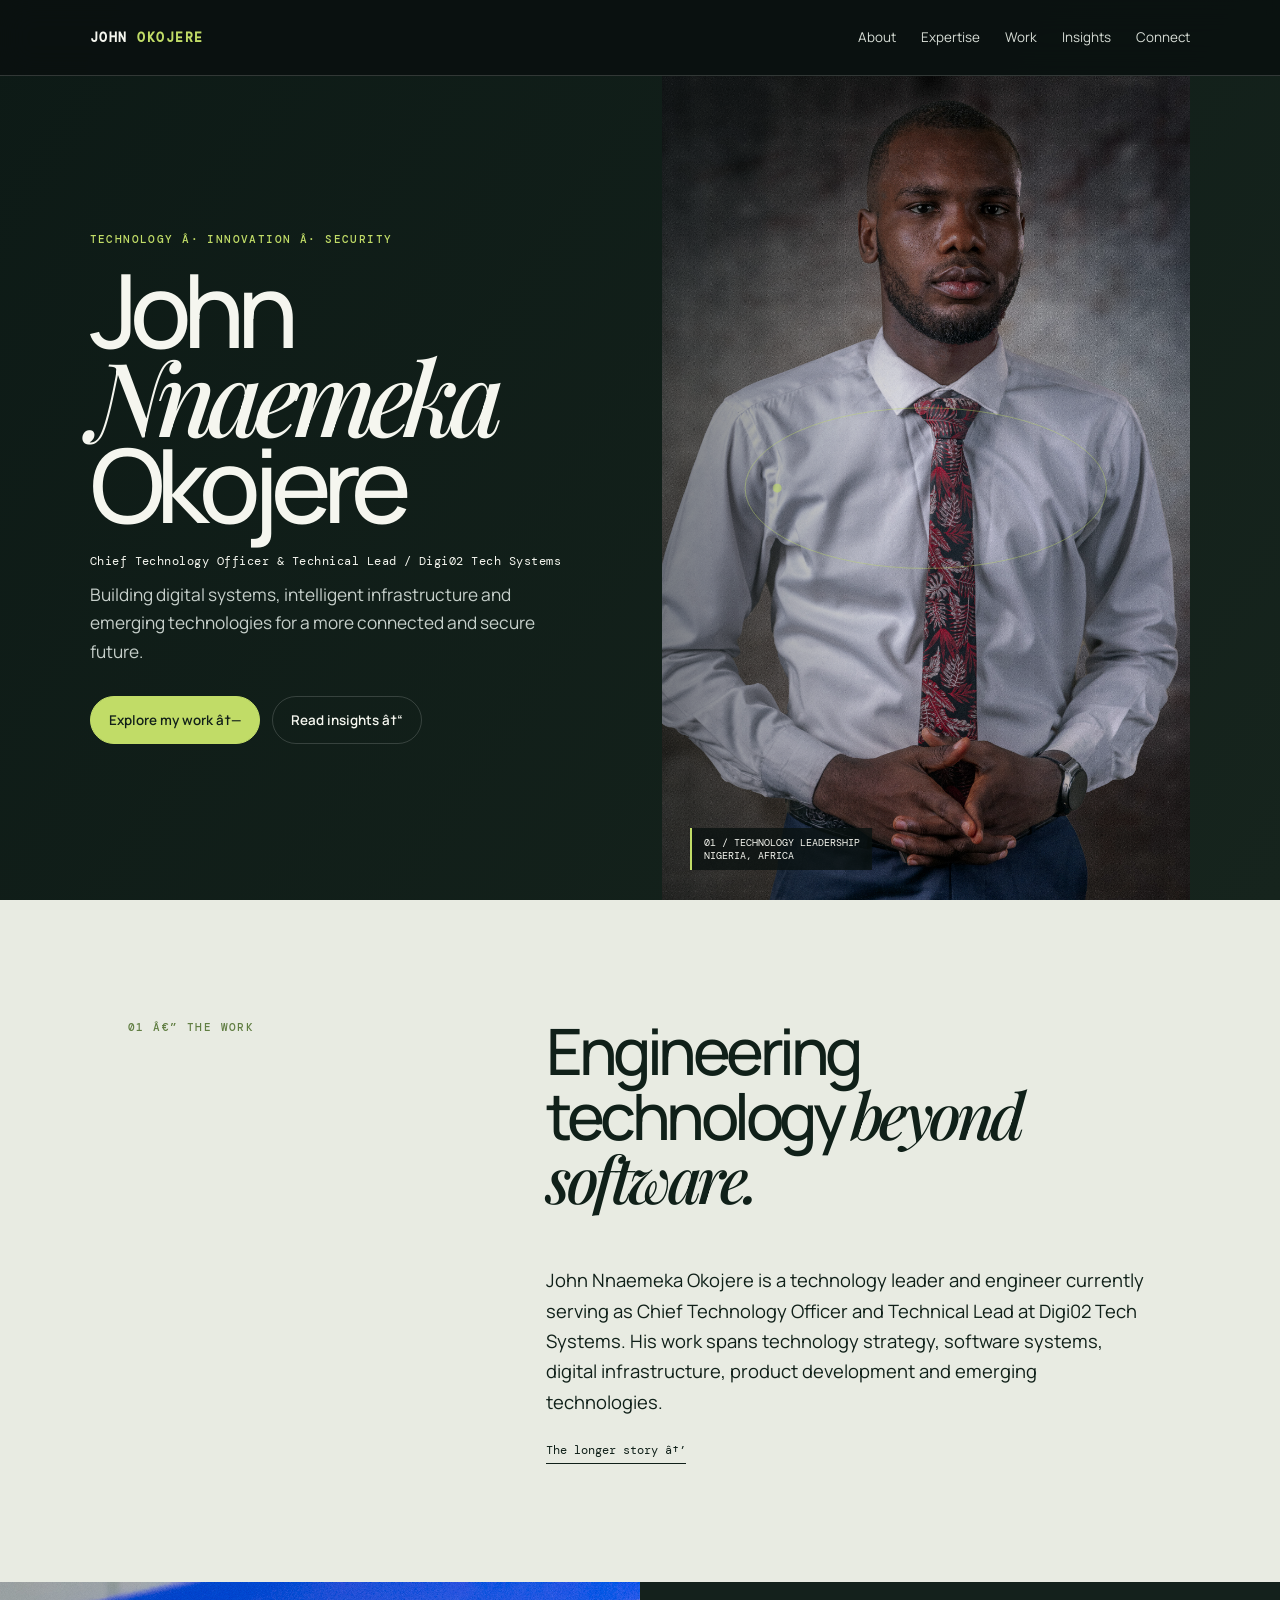
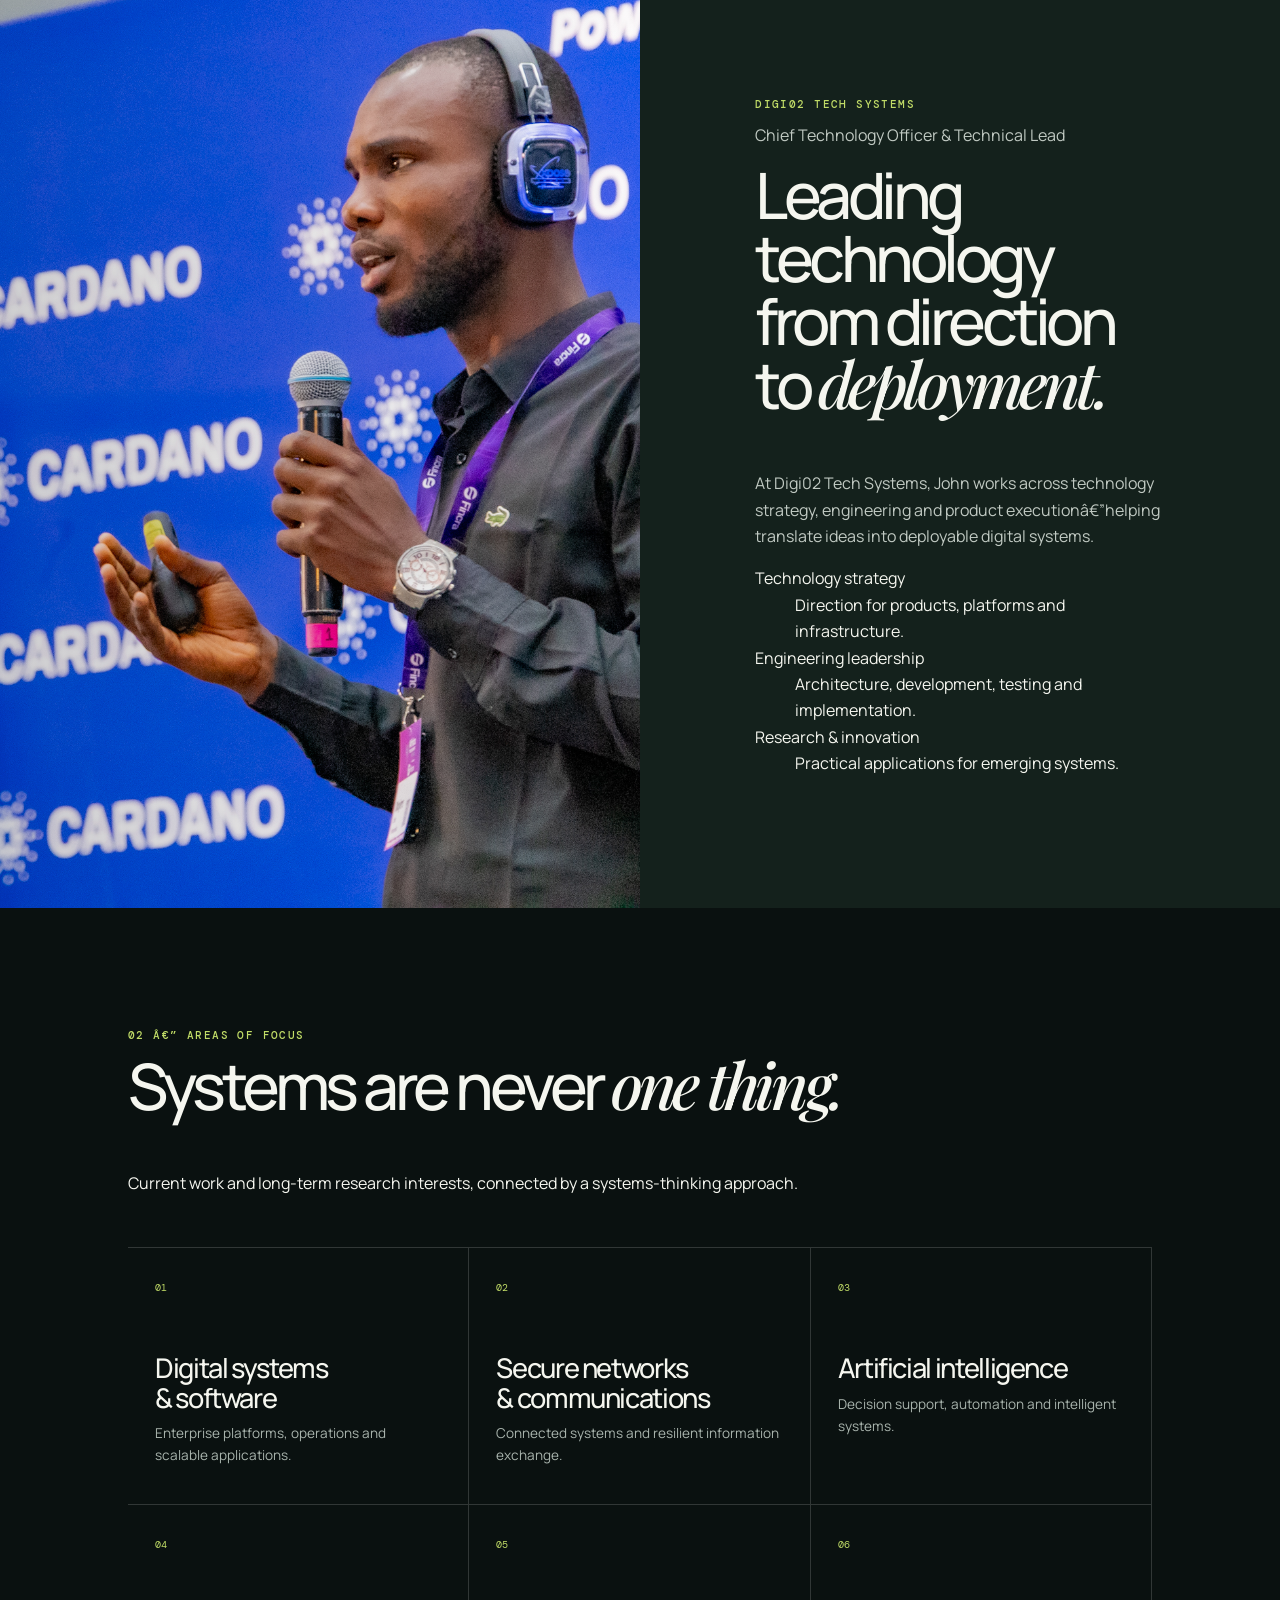
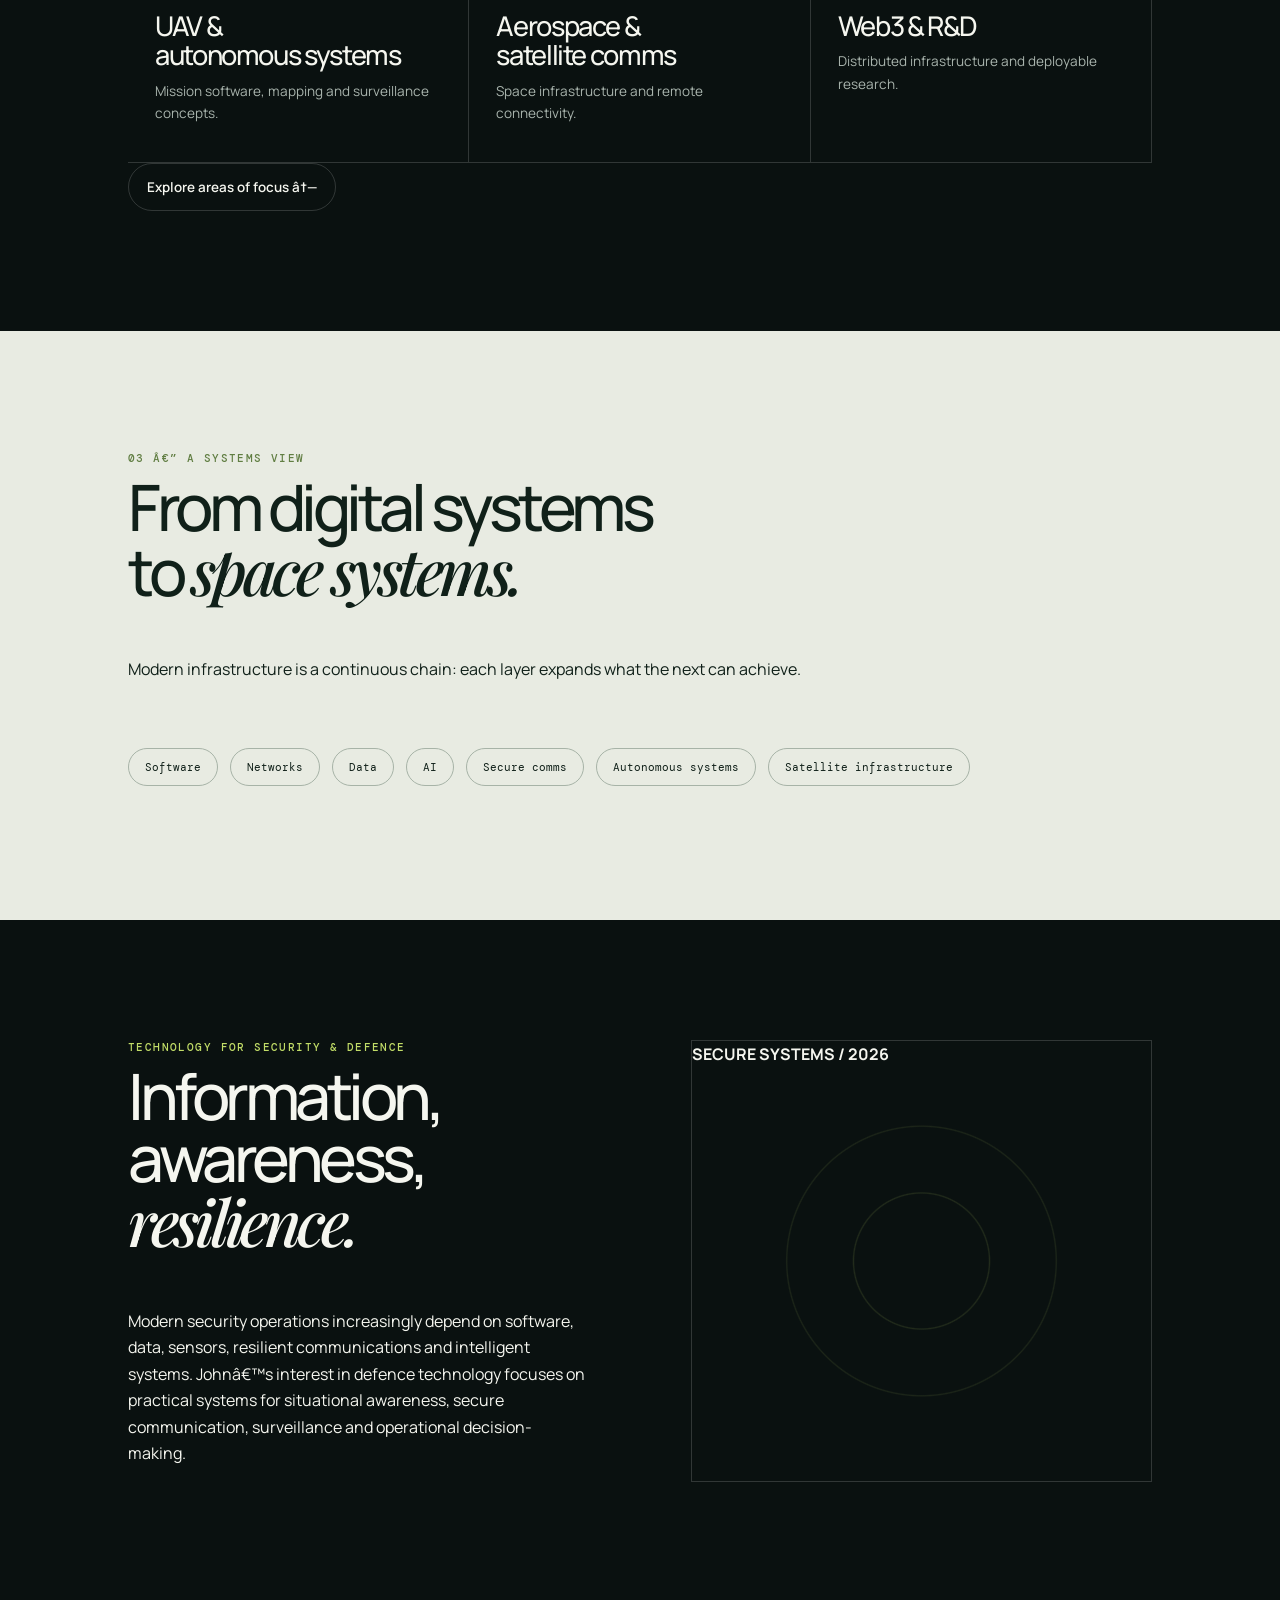
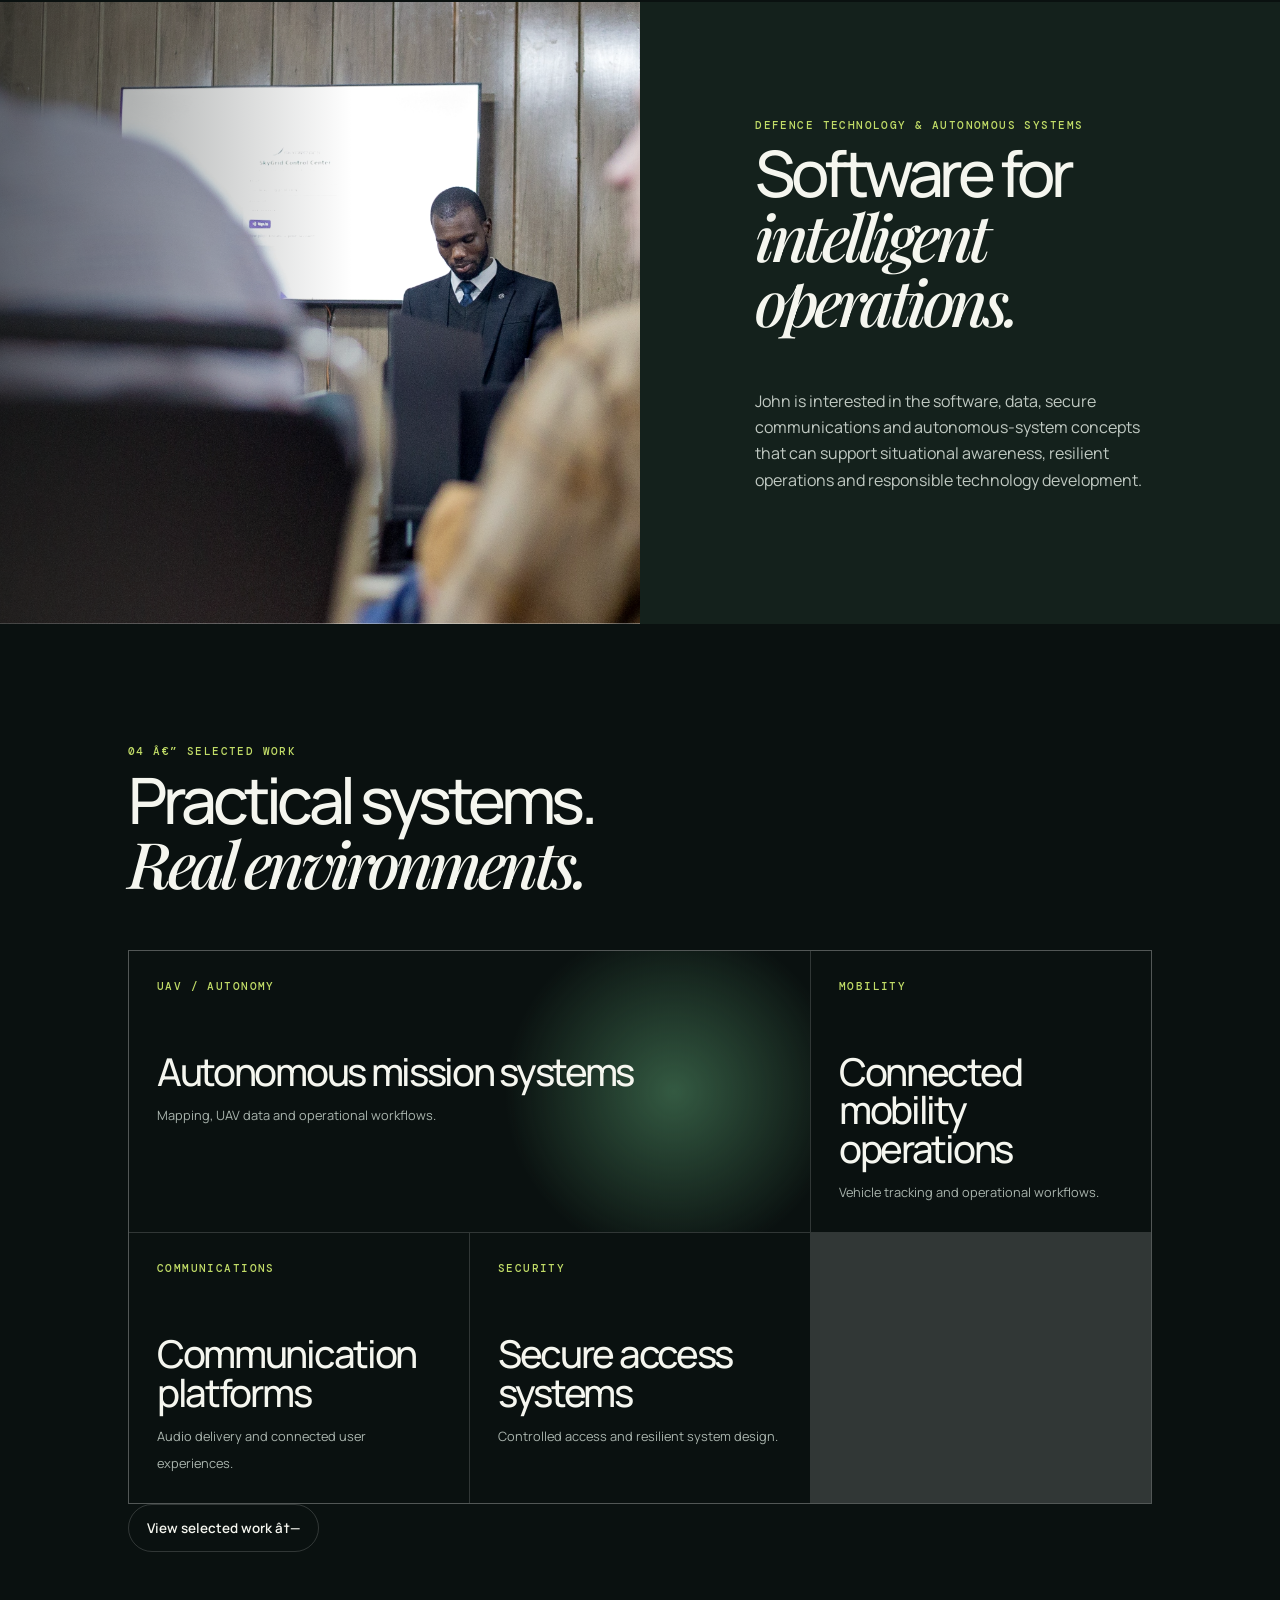
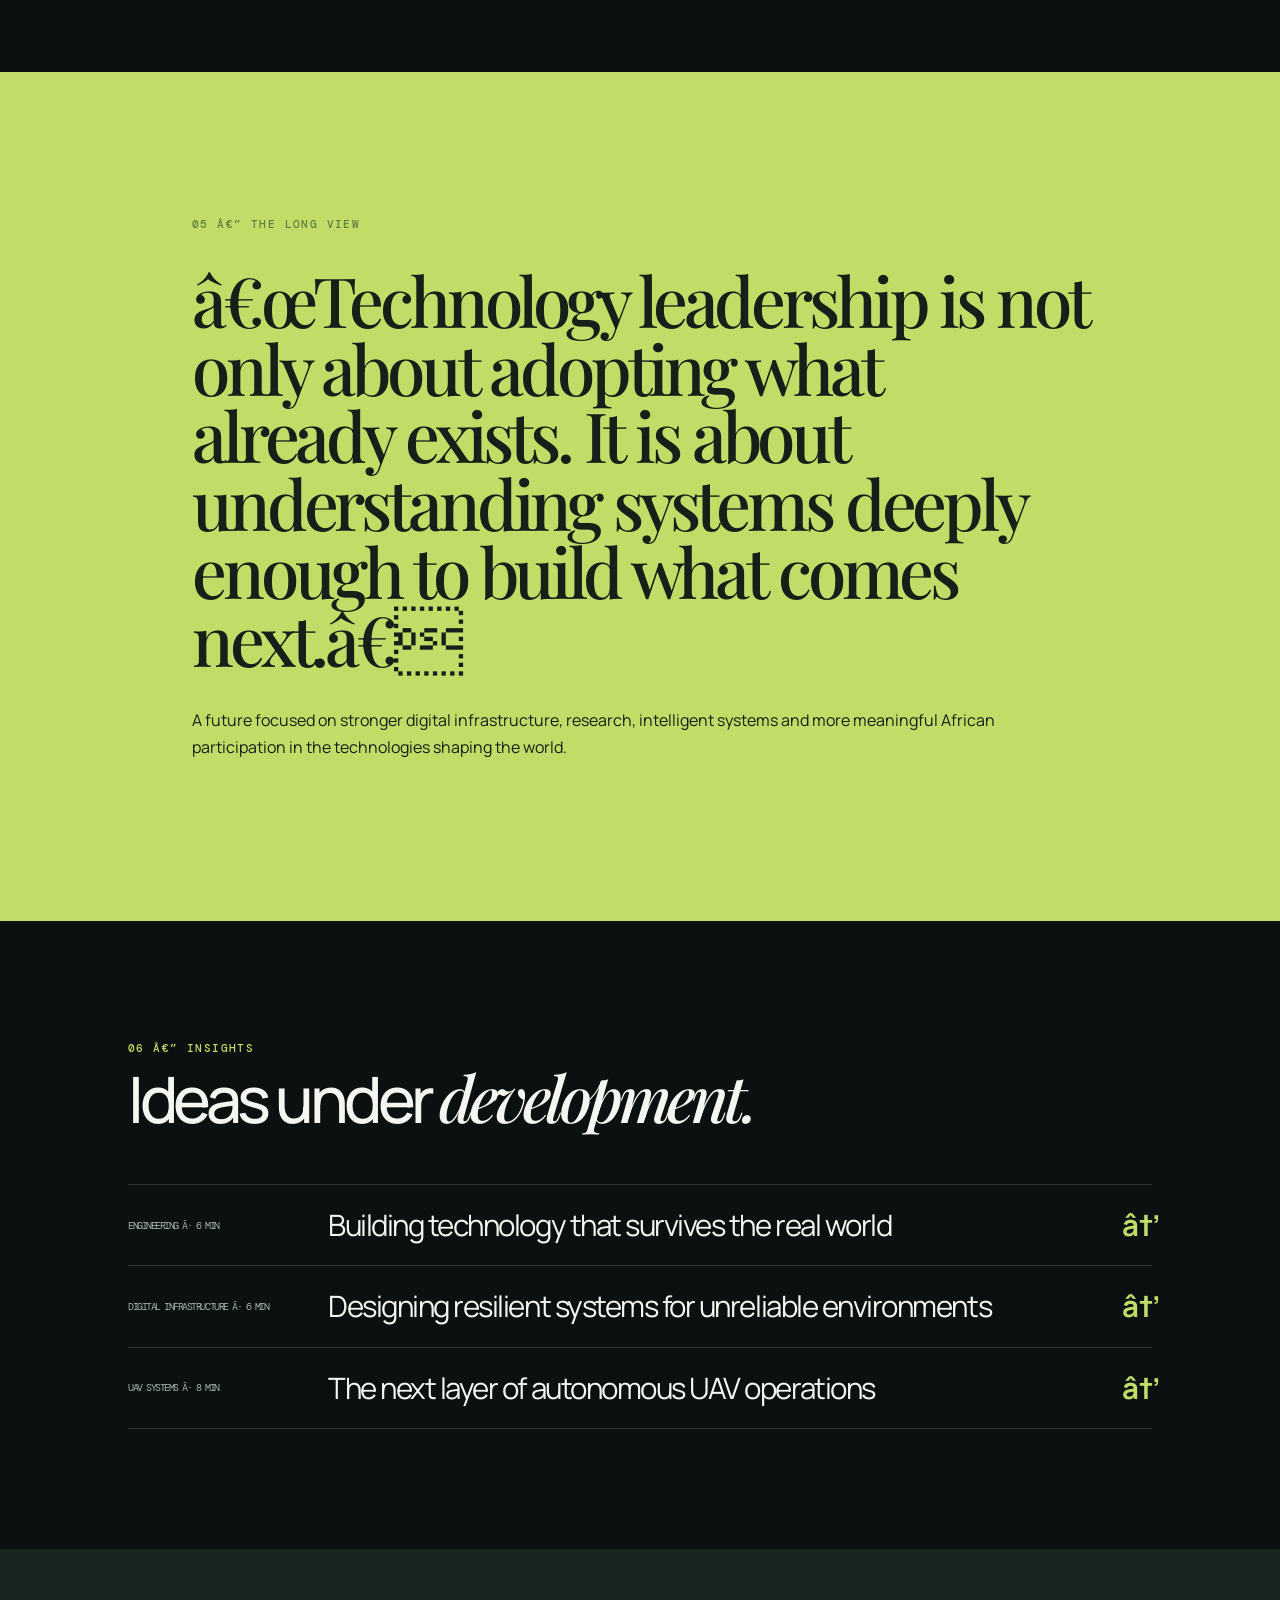
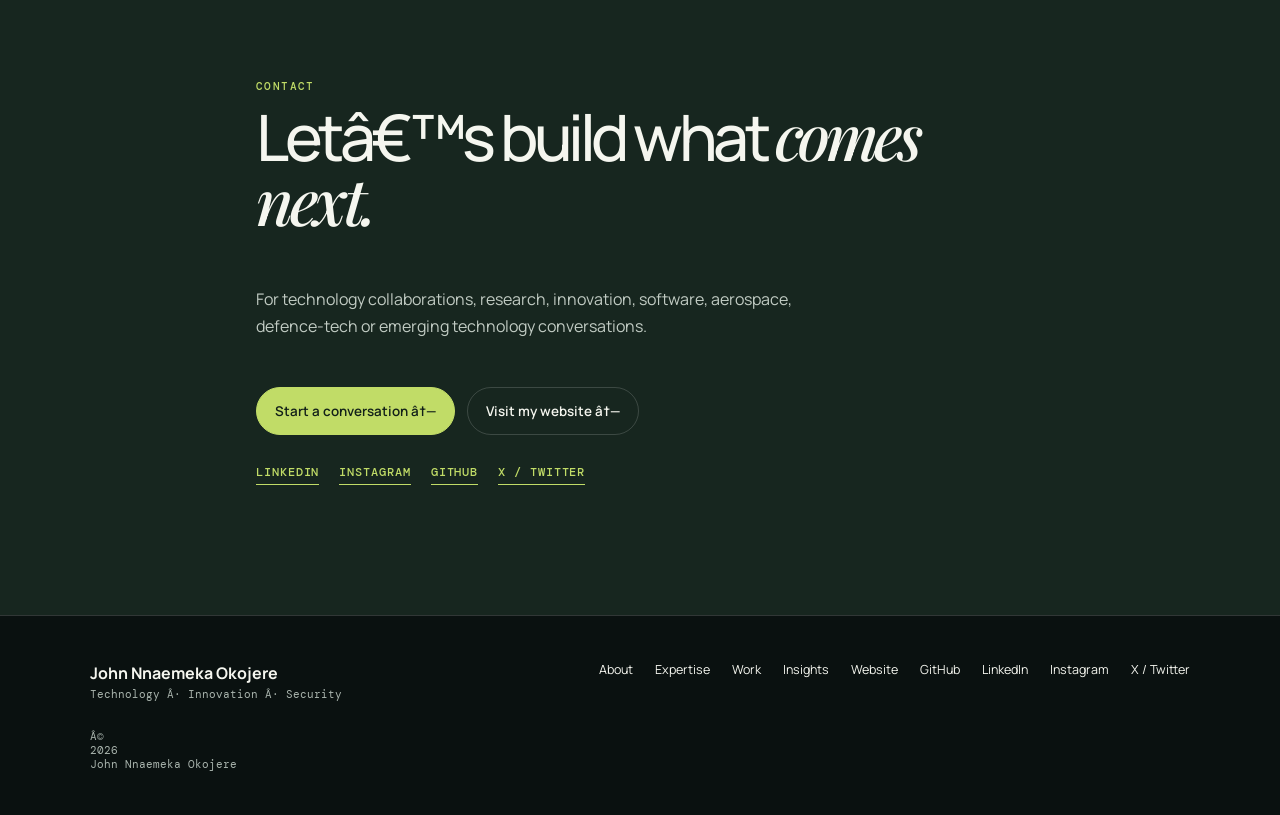
==== commit 704c67cf: "Refactor HTML structure and enhance footer with social links" ====
--- a/index.html
+++ b/index.html
@@ -1,13 +1,253 @@
-<!doctype html><html lang="en"><head><meta charset="utf-8"><meta name="viewport" content="width=device-width,initial-scale=1"><meta name="description" content="John Nnaemeka Okojere — Chief Technology Officer and Technical Lead at Digi02 Tech Systems. Technology, innovation and security."><meta property="og:title" content="John Nnaemeka Okojere | Technology, Innovation & Security"><meta property="og:image" content="assets/Mr John 2 (1).jpg"><link rel="canonical" href="https://johnokojere.com/"><title>John Nnaemeka Okojere | Technology, Innovation & Security</title><link rel="preconnect" href="https://fonts.googleapis.com"><link href="https://fonts.googleapis.com/css2?family=DM+Mono&family=Manrope:wght@400;500;600;700&family=Playfair+Display:ital,wght@0,500;1,500&display=swap" rel="stylesheet"><link rel="stylesheet" href="styles.css"><script type="application/ld+json">{"@context":"https://schema.org","@type":"Person","name":"John Nnaemeka Okojere","alternateName":"John Okojere","jobTitle":"Chief Technology Officer & Technical Lead","worksFor":{"@type":"Organization","name":"Digi02 Tech Systems"},"alumniOf":{"@type":"CollegeOrUniversity","name":"Air Force Institute of Technology, Kaduna"}}</script></head><body>
-<header class="nav"><a class="brand" href="#top">JOHN <i>OKOJERE</i></a><button id="menuBtn" aria-expanded="false" aria-controls="menu">Menu +</button><nav id="menu"><a href="about.html">About</a><a href="expertise.html">Expertise</a><a href="work.html">Work</a><a href="insights.html">Insights</a><a class="connect" href="#contact">Connect</a></nav></header><main id="top">
-<section class="hero"><div class="hero-copy"><p class="kicker">Technology · Innovation · Security</p><h1>John <em>Nnaemeka</em><br>Okojere</h1><p class="role">Chief Technology Officer &amp; Technical Lead / Digi02 Tech Systems</p><p>Building digital systems, intelligent infrastructure and emerging technologies for a more connected and secure future.</p><div class="actions"><a class="button solid" href="work.html">Explore my work ↗</a><a class="button" href="insights.html">Read insights ↓</a></div></div><div class="hero-photo hero-landscape"><img src="assets/Mr John 2 (1).jpg" alt="John Nnaemeka Okojere, technology leader and systems builder" fetchpriority="high"><span>01 / TECHNOLOGY LEADERSHIP<br>NIGERIA, AFRICA</span><svg viewBox="0 0 600 600" aria-hidden="true"><ellipse cx="300" cy="300" rx="270" ry="120"/><circle cx="78" cy="300" r="6"/></svg></div></section>
-<section class="intro"><p class="number">01 — THE WORK</p><div><h2>Engineering technology <em>beyond software.</em></h2><p>John Nnaemeka Okojere is a technology leader and engineer currently serving as Chief Technology Officer and Technical Lead at Digi02 Tech Systems. His work spans technology strategy, software systems, digital infrastructure, product development and emerging technologies.</p><a class="link" href="about.html">The longer story →</a></div></section>
-<section class="cto"><div class="photo"><img src="assets/IMG_0500.jpeg" alt="John Okojere in a professional technology environment" loading="lazy"></div><div><p class="kicker">Digi02 Tech Systems</p><h2>Leading technology from direction to deployment.</h2><p>At Digi02 Tech Systems, John works across technology strategy, engineering and product execution—helping translate ideas into deployable digital systems.</p><dl><div><dt>Technology strategy</dt><dd>Direction for products, platforms and infrastructure.</dd></div><div><dt>Engineering leadership</dt><dd>Architecture, development, testing and implementation.</dd></div><div><dt>Research &amp; innovation</dt><dd>Practical applications for emerging systems.</dd></div></dl></div></section>
-<section class="focus"><p class="number">02 — AREAS OF FOCUS</p><h2>Systems are never <em>one thing.</em></h2><p class="deck">Current work and long-term research interests, connected by a systems-thinking approach.</p><div class="focus-grid"><article><span>01</span><h3>Digital systems<br>&amp; software</h3><p>Enterprise platforms, operations and scalable applications.</p></article><article><span>02</span><h3>Secure networks<br>&amp; communications</h3><p>Connected systems and resilient information exchange.</p></article><article><span>03</span><h3>Artificial intelligence</h3><p>Decision support, automation and intelligent systems.</p></article><article><span>04</span><h3>UAV &amp;<br>autonomous systems</h3><p>Mission software, mapping and surveillance concepts.</p></article><article><span>05</span><h3>Aerospace &amp;<br>satellite comms</h3><p>Space infrastructure and remote connectivity.</p></article><article><span>06</span><h3>Web3 &amp; R&amp;D</h3><p>Distributed infrastructure and deployable research.</p></article></div><a class="button" href="expertise.html">Explore areas of focus ↗</a></section>
-<section class="map"><p class="number">03 — A SYSTEMS VIEW</p><h2>From digital systems<br>to <em>space systems.</em></h2><p>Modern infrastructure is a continuous chain: each layer expands what the next can achieve.</p><div class="chain"><span>Software</span><span>Networks</span><span>Data</span><span>AI</span><span>Secure comms</span><span>Autonomous systems</span><span>Satellite infrastructure</span></div></section>
-<section class="security"><div><p class="kicker">Technology for security &amp; defence</p><h2>Information, awareness, <em>resilience.</em></h2><p>Modern security operations increasingly depend on software, data, sensors, resilient communications and intelligent systems. John’s interest in defence technology focuses on practical systems for situational awareness, secure communication, surveillance and operational decision-making.</p></div><div class="radar" aria-hidden="true"><i></i><b>SECURE SYSTEMS / 2026</b></div></section>
-<section class="space"><div class="photo"><img src="assets/IMG (49 of 122).jpeg" alt="John Okojere in a professional technology setting" loading="lazy"></div><div><p class="kicker">Defence technology &amp; autonomous systems</p><h2>Software for <em>intelligent operations.</em></h2><p>John is interested in the software, data, secure communications and autonomous-system concepts that can support situational awareness, resilient operations and responsible technology development.</p></div></section>
-<section class="work"><p class="number">04 — SELECTED WORK</p><h2>Practical systems.<br><em>Real environments.</em></h2><div class="work-grid"><article class="wide"><p>UAV / AUTONOMY</p><h3>SkyGrid</h3><span>Mission systems · Mapping · UAV data</span></article><article><p>MOBILITY</p><h3>DigiVolt</h3><span>Connected EV operations and tracking workflows.</span></article><article><p>COMMUNICATIONS</p><h3>Sabi &amp; Echo</h3><span>Communication and audio-streaming platforms.</span></article><article><p>SECURITY</p><h3>DG Vault</h3><span>Controlled access and resilient system design.</span></article></div><a class="button" href="work.html">View selected work ↗</a></section>
-<section class="vision"><p class="number">05 — THE LONG VIEW</p><blockquote>“Technology leadership is not only about adopting what already exists. It is about understanding systems deeply enough to build what comes next.”</blockquote><p>A future focused on stronger digital infrastructure, research, intelligent systems and more meaningful African participation in the technologies shaping the world.</p></section>
-<section class="insights"><p class="number">06 — INSIGHTS</p><h2>Ideas under <em>development.</em></h2><div><a href="articles/building-technology-that-survives-the-real-world.html"><small>ENGINEERING · 6 MIN</small>Building technology that survives the real world <b>→</b></a><a href="articles/designing-resilient-systems.html"><small>DIGITAL INFRASTRUCTURE · 6 MIN</small>Designing resilient systems for unreliable environments <b>→</b></a><a href="articles/autonomous-uav-operations.html"><small>UAV SYSTEMS · 8 MIN</small>The next layer of autonomous UAV operations <b>→</b></a></div></section>
-<section class="contact" id="contact"><p class="kicker">Contact</p><h2>Let’s build what <em>comes next.</em></h2><p>For technology collaborations, research, innovation, software, aerospace, defence-tech or emerging technology conversations.</p><a class="button solid" href="mailto:johnokojere08@gmail.com">Start a conversation ↗</a></section></main><footer><div><strong>John Nnaemeka Okojere</strong><span>Technology · Innovation · Security</span></div><nav><a href="about.html">About</a><a href="expertise.html">Expertise</a><a href="work.html">Work</a><a href="insights.html">Insights</a><a href="https://github.com/john-okojere">GitHub</a><a href="https://ng.linkedin.com/in/john-okojere">LinkedIn</a></nav><small>© <span id="year"></span> John Nnaemeka Okojere</small></footer><script src="script.js"></script></body></html>
+﻿<!doctype html>
+<html lang="en">
+<head>
+<meta charset="utf-8">
+<meta name="viewport" content="width=device-width,initial-scale=1">
+<meta name="description" content="John Nnaemeka Okojere â€” Chief Technology Officer and Technical Lead at Digi02 Tech Systems. Technology, innovation and security.">
+<meta property="og:title" content="John Nnaemeka Okojere | Technology, Innovation & Security">
+<meta property="og:image" content="assets/Mr John 2 (1).jpg">
+<link rel="canonical" href="https://johnokojere.com/">
+<title>John Nnaemeka Okojere | Technology, Innovation & Security</title>
+<link rel="preconnect" href="https://fonts.googleapis.com">
+<link href="https://fonts.googleapis.com/css2?family=DM+Mono&family=Manrope:wght@400;500;600;700&family=Playfair+Display:ital,wght@0,500;1,500&display=swap" rel="stylesheet">
+<link rel="stylesheet" href="styles.css">
+<script type="application/ld+json">{"@context":"https://schema.org","@type":"Person","name":"John Nnaemeka Okojere","alternateName":"John Okojere","jobTitle":"Chief Technology Officer & Technical Lead","worksFor":{"@type":"Organization","name":"Digi02 Tech Systems"},"alumniOf":{"@type":"CollegeOrUniversity","name":"Air Force Institute of Technology, Kaduna"}}</script>
+</head>
+<body>
+<header class="nav">
+<a class="brand" href="#top">JOHN <i>OKOJERE</i>
+</a>
+<button id="menuBtn" aria-expanded="false" aria-controls="menu">Menu +</button>
+<nav id="menu">
+<a href="about.html">About</a>
+<a href="expertise.html">Expertise</a>
+<a href="work.html">Work</a>
+<a href="insights.html">Insights</a>
+<a class="connect" href="#contact">Connect</a>
+</nav>
+</header>
+<main id="top">
+<section class="hero">
+<div class="hero-copy">
+<p class="kicker">Technology Â· Innovation Â· Security</p>
+<h1>John <em>Nnaemeka</em>
+<br>Okojere</h1>
+<p class="role">Chief Technology Officer &amp; Technical Lead / Digi02 Tech Systems</p>
+<p>Building digital systems, intelligent infrastructure and emerging technologies for a more connected and secure future.</p>
+<div class="actions">
+<a class="button solid" href="work.html">Explore my work â†—</a>
+<a class="button" href="insights.html">Read insights â†“</a>
+</div>
+</div>
+<div class="hero-photo hero-landscape">
+<img src="assets/Mr John 2 (1).jpg" alt="John Nnaemeka Okojere, technology leader and systems builder" fetchpriority="high">
+<span>01 / TECHNOLOGY LEADERSHIP<br>NIGERIA, AFRICA</span>
+<svg viewBox="0 0 600 600" aria-hidden="true">
+<ellipse cx="300" cy="300" rx="270" ry="120"/>
+<circle cx="78" cy="300" r="6"/>
+</svg>
+</div>
+</section>
+<section class="intro">
+<p class="number">01 â€” THE WORK</p>
+<div>
+<h2>Engineering technology <em>beyond software.</em>
+</h2>
+<p>John Nnaemeka Okojere is a technology leader and engineer currently serving as Chief Technology Officer and Technical Lead at Digi02 Tech Systems. His work spans technology strategy, software systems, digital infrastructure, product development and emerging technologies.</p>
+<a class="link" href="about.html">The longer story â†’</a>
+</div>
+</section>
+<section class="story cto">
+<figure>
+<img src="assets/IMG_0500.jpeg" alt="John Okojere in a professional technology environment" loading="lazy">
+</figure>
+<div class="cto-copy">
+<p class="kicker">Digi02 Tech Systems</p>
+<p class="role-label">Chief Technology Officer &amp; Technical Lead</p>
+<h2>Leading technology from direction to <em>deployment.</em>
+</h2>
+<p>At Digi02 Tech Systems, John works across technology strategy, engineering and product executionâ€”helping translate ideas into deployable digital systems.</p>
+<dl>
+<div>
+<dt>Technology strategy</dt>
+<dd>Direction for products, platforms and infrastructure.</dd>
+</div>
+<div>
+<dt>Engineering leadership</dt>
+<dd>Architecture, development, testing and implementation.</dd>
+</div>
+<div>
+<dt>Research &amp; innovation</dt>
+<dd>Practical applications for emerging systems.</dd>
+</div>
+</dl>
+</div>
+</section>
+<section class="focus">
+<p class="number">02 â€” AREAS OF FOCUS</p>
+<h2>Systems are never <em>one thing.</em>
+</h2>
+<p class="deck">Current work and long-term research interests, connected by a systems-thinking approach.</p>
+<div class="focus-grid">
+<article>
+<span>01</span>
+<h3>Digital systems<br>&amp; software</h3>
+<p>Enterprise platforms, operations and scalable applications.</p>
+</article>
+<article>
+<span>02</span>
+<h3>Secure networks<br>&amp; communications</h3>
+<p>Connected systems and resilient information exchange.</p>
+</article>
+<article>
+<span>03</span>
+<h3>Artificial intelligence</h3>
+<p>Decision support, automation and intelligent systems.</p>
+</article>
+<article>
+<span>04</span>
+<h3>UAV &amp;<br>autonomous systems</h3>
+<p>Mission software, mapping and surveillance concepts.</p>
+</article>
+<article>
+<span>05</span>
+<h3>Aerospace &amp;<br>satellite comms</h3>
+<p>Space infrastructure and remote connectivity.</p>
+</article>
+<article>
+<span>06</span>
+<h3>Web3 &amp; R&amp;D</h3>
+<p>Distributed infrastructure and deployable research.</p>
+</article>
+</div>
+<a class="button" href="expertise.html">Explore areas of focus â†—</a>
+</section>
+<section class="map">
+<p class="number">03 â€” A SYSTEMS VIEW</p>
+<h2>From digital systems<br>to <em>space systems.</em>
+</h2>
+<p>Modern infrastructure is a continuous chain: each layer expands what the next can achieve.</p>
+<div class="chain">
+<span>Software</span>
+<span>Networks</span>
+<span>Data</span>
+<span>AI</span>
+<span>Secure comms</span>
+<span>Autonomous systems</span>
+<span>Satellite infrastructure</span>
+</div>
+</section>
+<section class="security">
+<div>
+<p class="kicker">Technology for security &amp; defence</p>
+<h2>Information, awareness, <em>resilience.</em>
+</h2>
+<p>Modern security operations increasingly depend on software, data, sensors, resilient communications and intelligent systems. Johnâ€™s interest in defence technology focuses on practical systems for situational awareness, secure communication, surveillance and operational decision-making.</p>
+</div>
+<div class="radar" aria-hidden="true">
+<i>
+</i>
+<b>SECURE SYSTEMS / 2026</b>
+</div>
+</section>
+<section class="space">
+<div class="photo">
+<img src="assets/IMG (49 of 122).jpeg" alt="John Okojere in a professional technology setting" loading="lazy">
+</div>
+<div>
+<p class="kicker">Defence technology &amp; autonomous systems</p>
+<h2>Software for <em>intelligent operations.</em>
+</h2>
+<p>John is interested in the software, data, secure communications and autonomous-system concepts that can support situational awareness, resilient operations and responsible technology development.</p>
+</div>
+</section>
+<section class="work">
+<p class="number">04 â€” SELECTED WORK</p>
+<h2>Practical systems.<br>
+<em>Real environments.</em>
+</h2>
+<div class="work-grid">
+<article class="wide">
+<p>UAV / AUTONOMY</p>
+<h3>Autonomous mission systems</h3>
+<span>Mapping, UAV data and operational workflows.</span>
+</article>
+<article>
+<p>MOBILITY</p>
+<h3>Connected mobility operations</h3>
+<span>Vehicle tracking and operational workflows.</span>
+</article>
+<article>
+<p>COMMUNICATIONS</p>
+<h3>Communication platforms</h3>
+<span>Audio delivery and connected user experiences.</span>
+</article>
+<article>
+<p>SECURITY</p>
+<h3>Secure access systems</h3>
+<span>Controlled access and resilient system design.</span>
+</article>
+</div>
+<a class="button" href="work.html">View selected work â†—</a>
+</section>
+<section class="vision">
+<p class="number">05 â€” THE LONG VIEW</p>
+<blockquote>â€œTechnology leadership is not only about adopting what already exists. It is about understanding systems deeply enough to build what comes next.â€</blockquote>
+<p>A future focused on stronger digital infrastructure, research, intelligent systems and more meaningful African participation in the technologies shaping the world.</p>
+</section>
+<section class="insights">
+<p class="number">06 â€” INSIGHTS</p>
+<h2>Ideas under <em>development.</em>
+</h2>
+<div>
+<a href="articles/building-technology-that-survives-the-real-world.html">
+<small>ENGINEERING Â· 6 MIN</small>Building technology that survives the real world <b>â†’</b>
+</a>
+<a href="articles/designing-resilient-systems.html">
+<small>DIGITAL INFRASTRUCTURE Â· 6 MIN</small>Designing resilient systems for unreliable environments <b>â†’</b>
+</a>
+<a href="articles/autonomous-uav-operations.html">
+<small>UAV SYSTEMS Â· 8 MIN</small>The next layer of autonomous UAV operations <b>â†’</b>
+</a>
+</div>
+</section>
+<section class="contact" id="contact">
+<p class="kicker">Contact</p>
+<h2>Letâ€™s build what <em>comes next.</em>
+</h2>
+<p>For technology collaborations, research, innovation, software, aerospace, defence-tech or emerging technology conversations.</p>
+<div class="actions">
+<a class="button solid" href="mailto:nnaokojere@gmail.com">Start a conversation â†—</a>
+<a class="button" href="https://www.nnaokojere.space" target="_blank" rel="noopener noreferrer">Visit my website â†—</a>
+</div>
+<nav class="social-links" aria-label="John Okojere on social media" style="display:flex;flex-wrap:wrap;gap:10px 20px;margin-top:30px">
+<a href="https://www.linkedin.com/in/okojere/" target="_blank" rel="noopener noreferrer" style="font:500 .72rem var(--mono);letter-spacing:.08em;text-transform:uppercase;color:var(--accent);border-bottom:1px solid var(--accent);padding-bottom:4px">LinkedIn</a>
+<a href="https://www.instagram.com/john_okojere" target="_blank" rel="noopener noreferrer" style="font:500 .72rem var(--mono);letter-spacing:.08em;text-transform:uppercase;color:var(--accent);border-bottom:1px solid var(--accent);padding-bottom:4px">Instagram</a>
+<a href="https://github.com/john-okojere" target="_blank" rel="noopener noreferrer" style="font:500 .72rem var(--mono);letter-spacing:.08em;text-transform:uppercase;color:var(--accent);border-bottom:1px solid var(--accent);padding-bottom:4px">GitHub</a>
+<a href="https://x.com/JohnOkojere" target="_blank" rel="noopener noreferrer" style="font:500 .72rem var(--mono);letter-spacing:.08em;text-transform:uppercase;color:var(--accent);border-bottom:1px solid var(--accent);padding-bottom:4px">X / Twitter</a>
+</nav>
+</section>
+</main>
+<footer>
+<div>
+<strong>John Nnaemeka Okojere</strong>
+<span>Technology Â· Innovation Â· Security</span>
+</div>
+<nav>
+<a href="about.html">About</a>
+<a href="expertise.html">Expertise</a>
+<a href="work.html">Work</a>
+<a href="insights.html">Insights</a>
+<a href="https://www.nnaokojere.space" target="_blank" rel="noopener noreferrer">Website</a>
+<a href="https://github.com/john-okojere" target="_blank" rel="noopener noreferrer">GitHub</a>
+<a href="https://www.linkedin.com/in/okojere/" target="_blank" rel="noopener noreferrer">LinkedIn</a>
+<a href="https://www.instagram.com/john_okojere" target="_blank" rel="noopener noreferrer">Instagram</a>
+<a href="https://x.com/JohnOkojere" target="_blank" rel="noopener noreferrer">X / Twitter</a>
+</nav>
+<small>Â© <span id="year">
+</span> John Nnaemeka Okojere</small>
+</footer>
+<script src="script.js">
+</script>
+</body>
+</html>
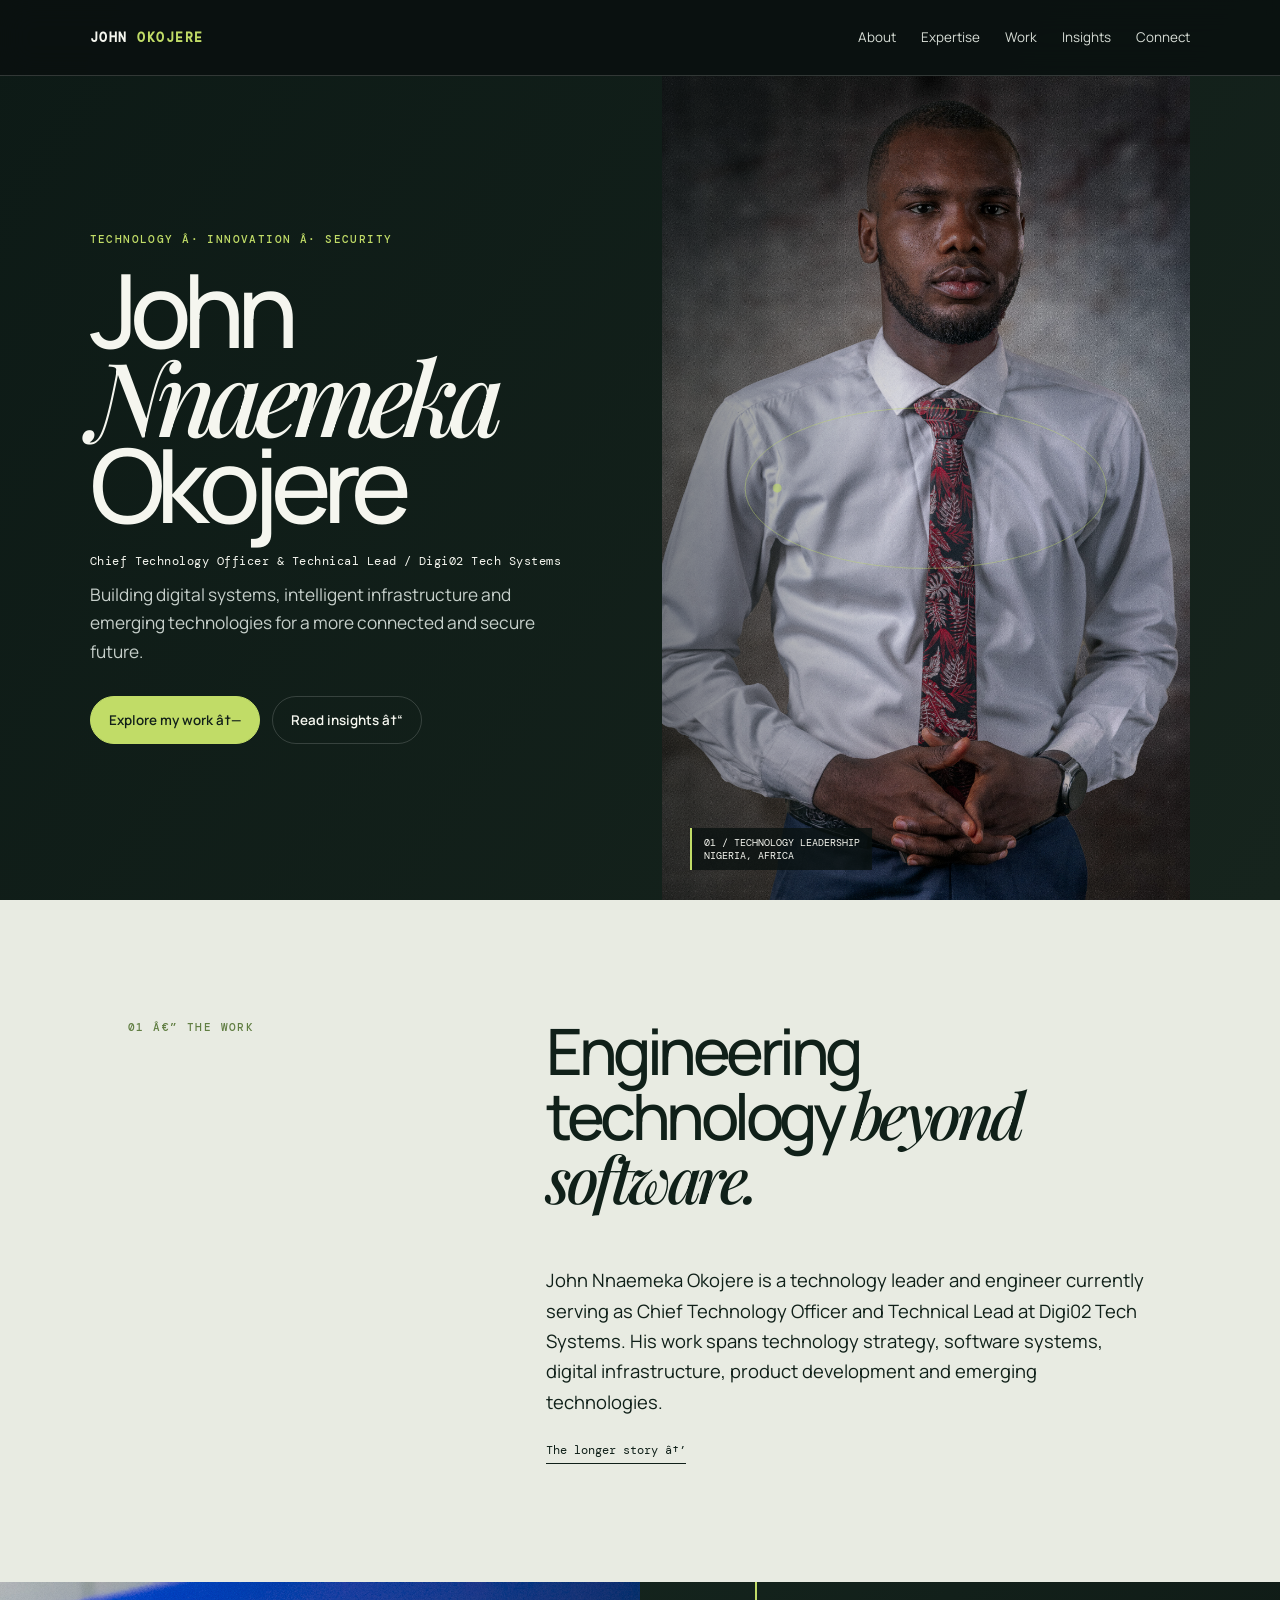
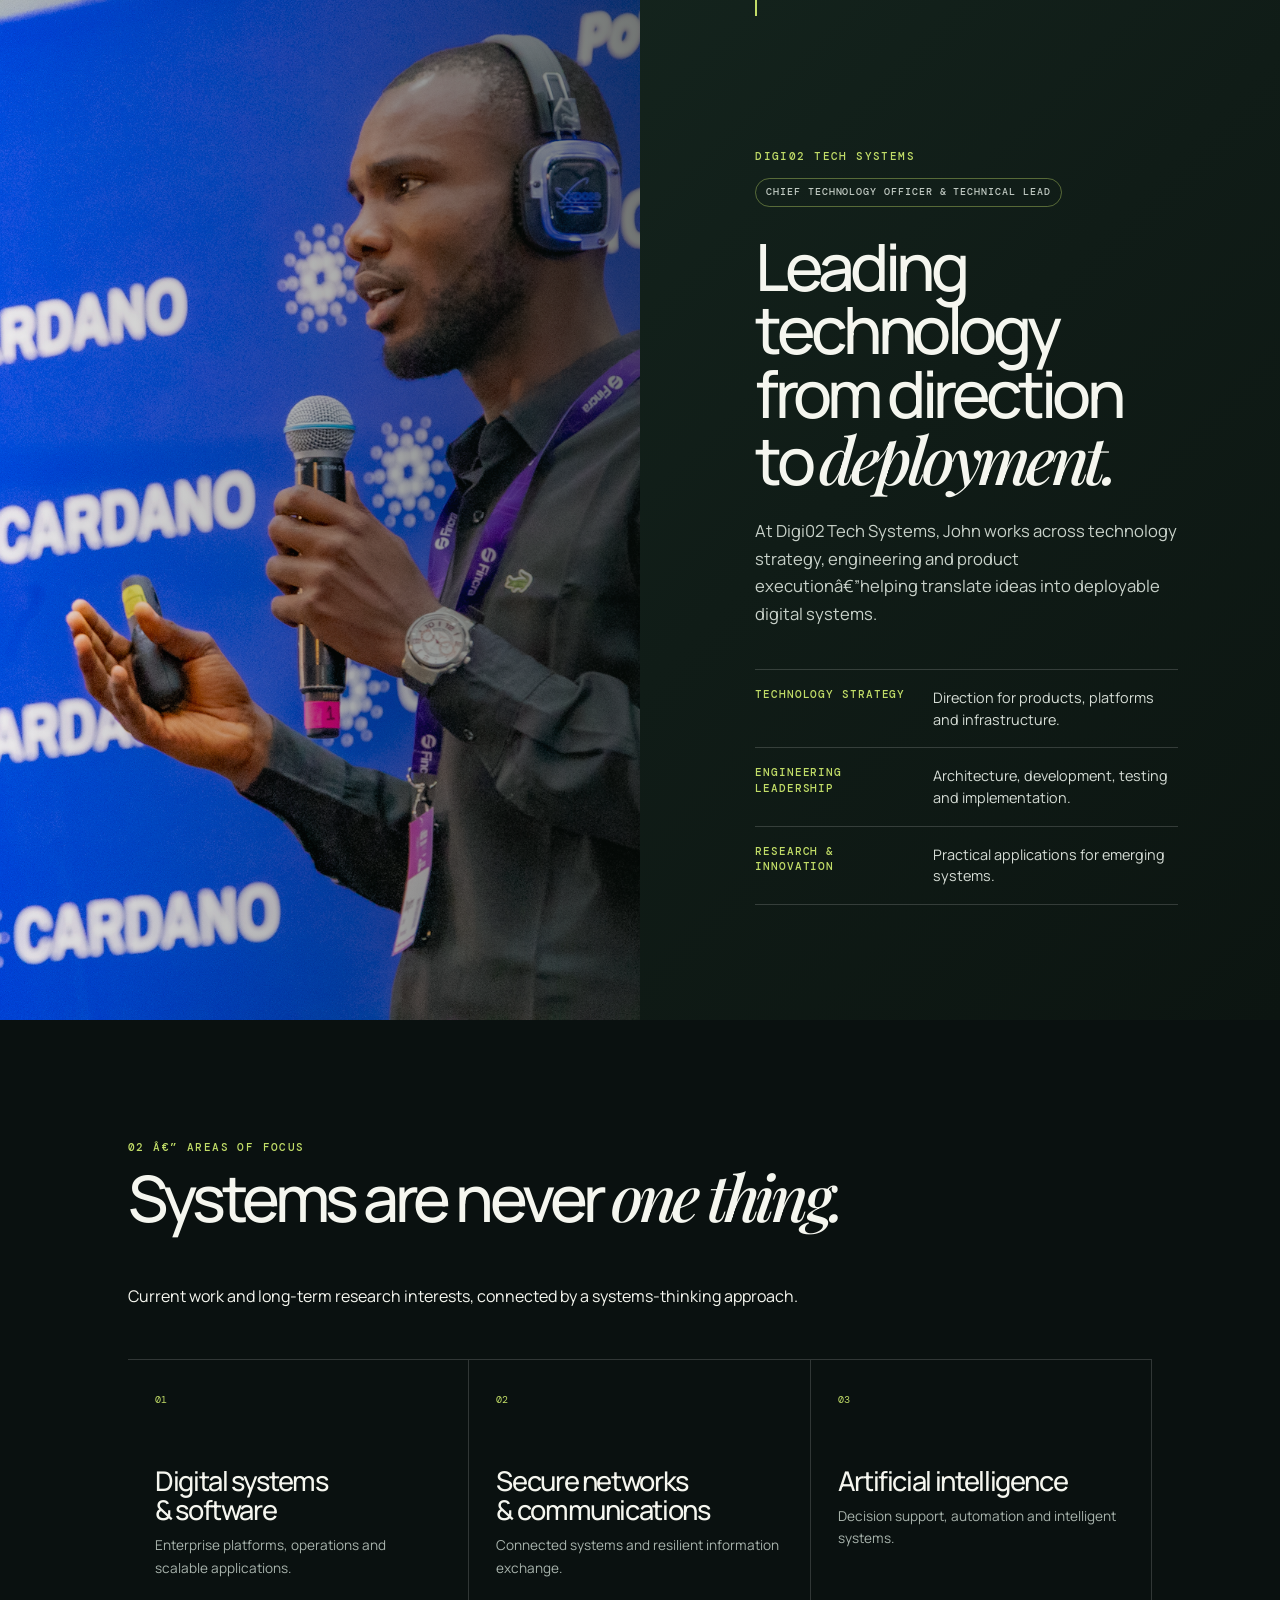
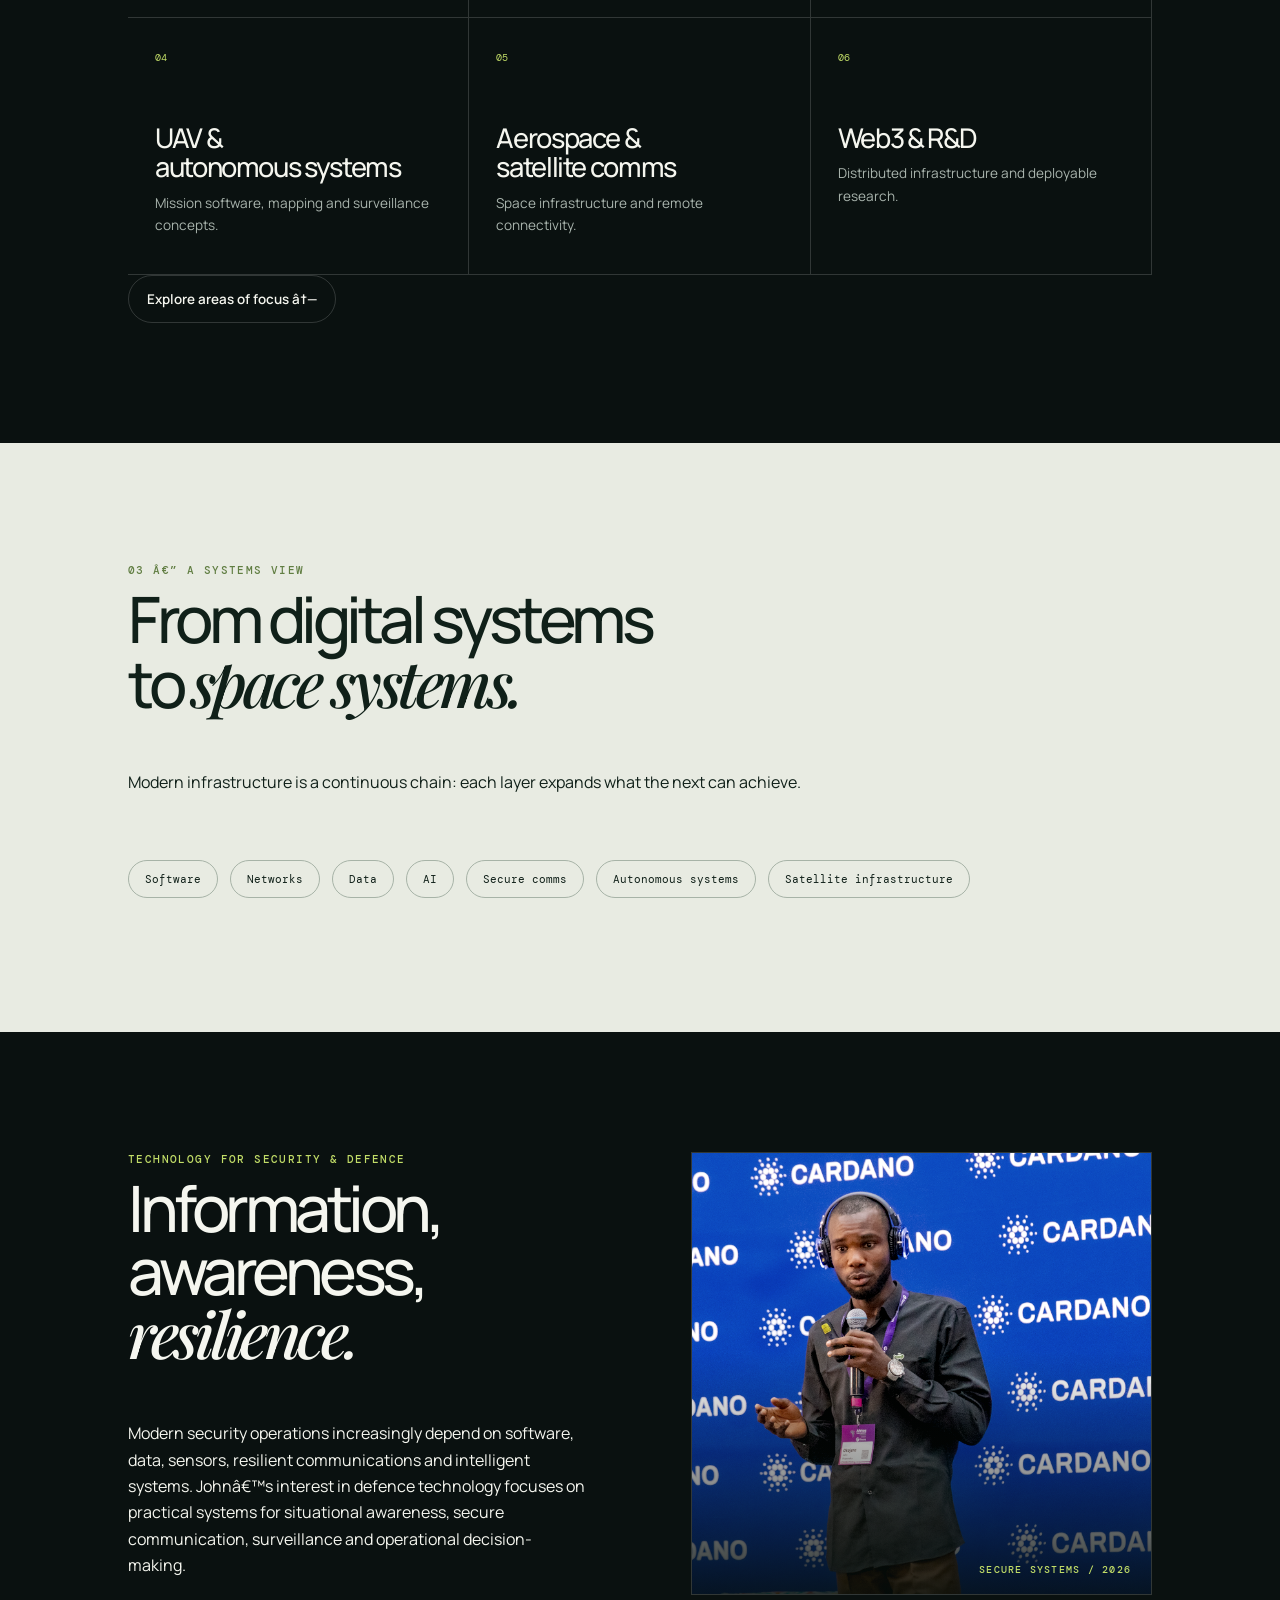
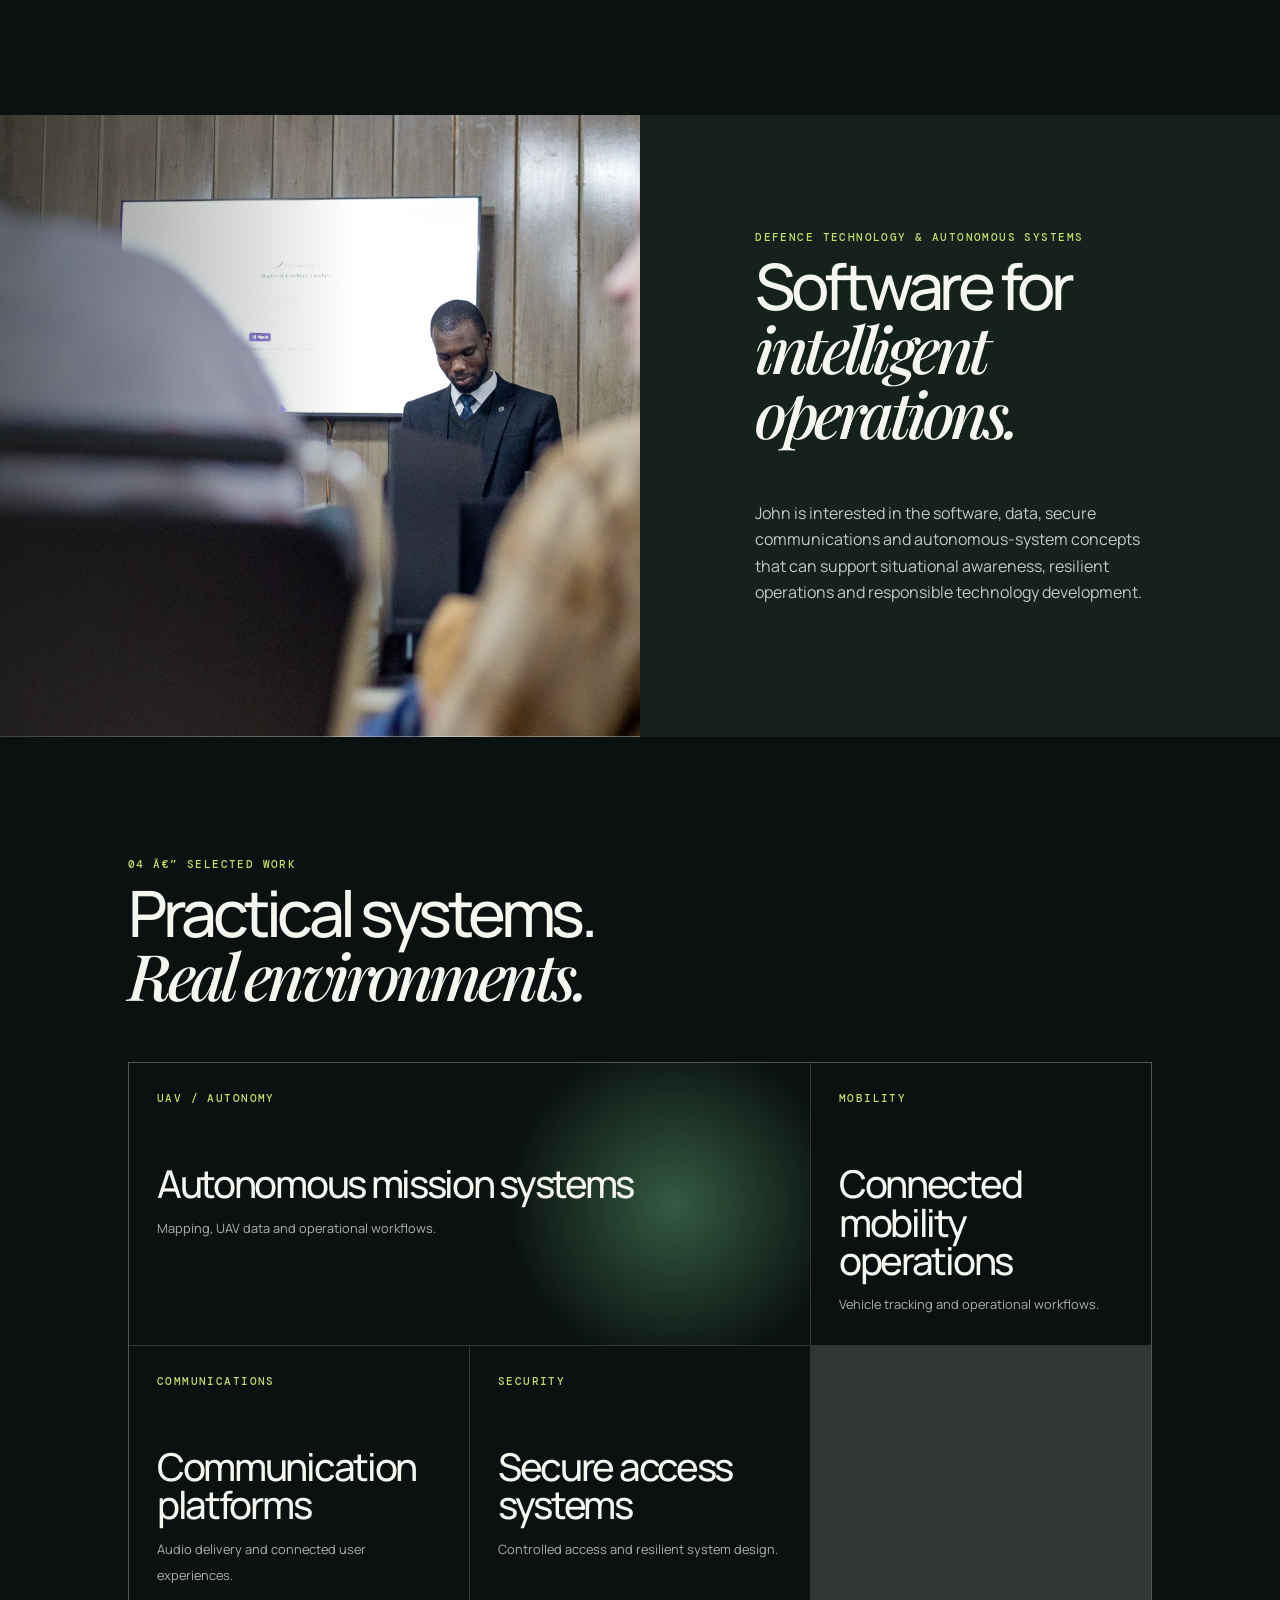
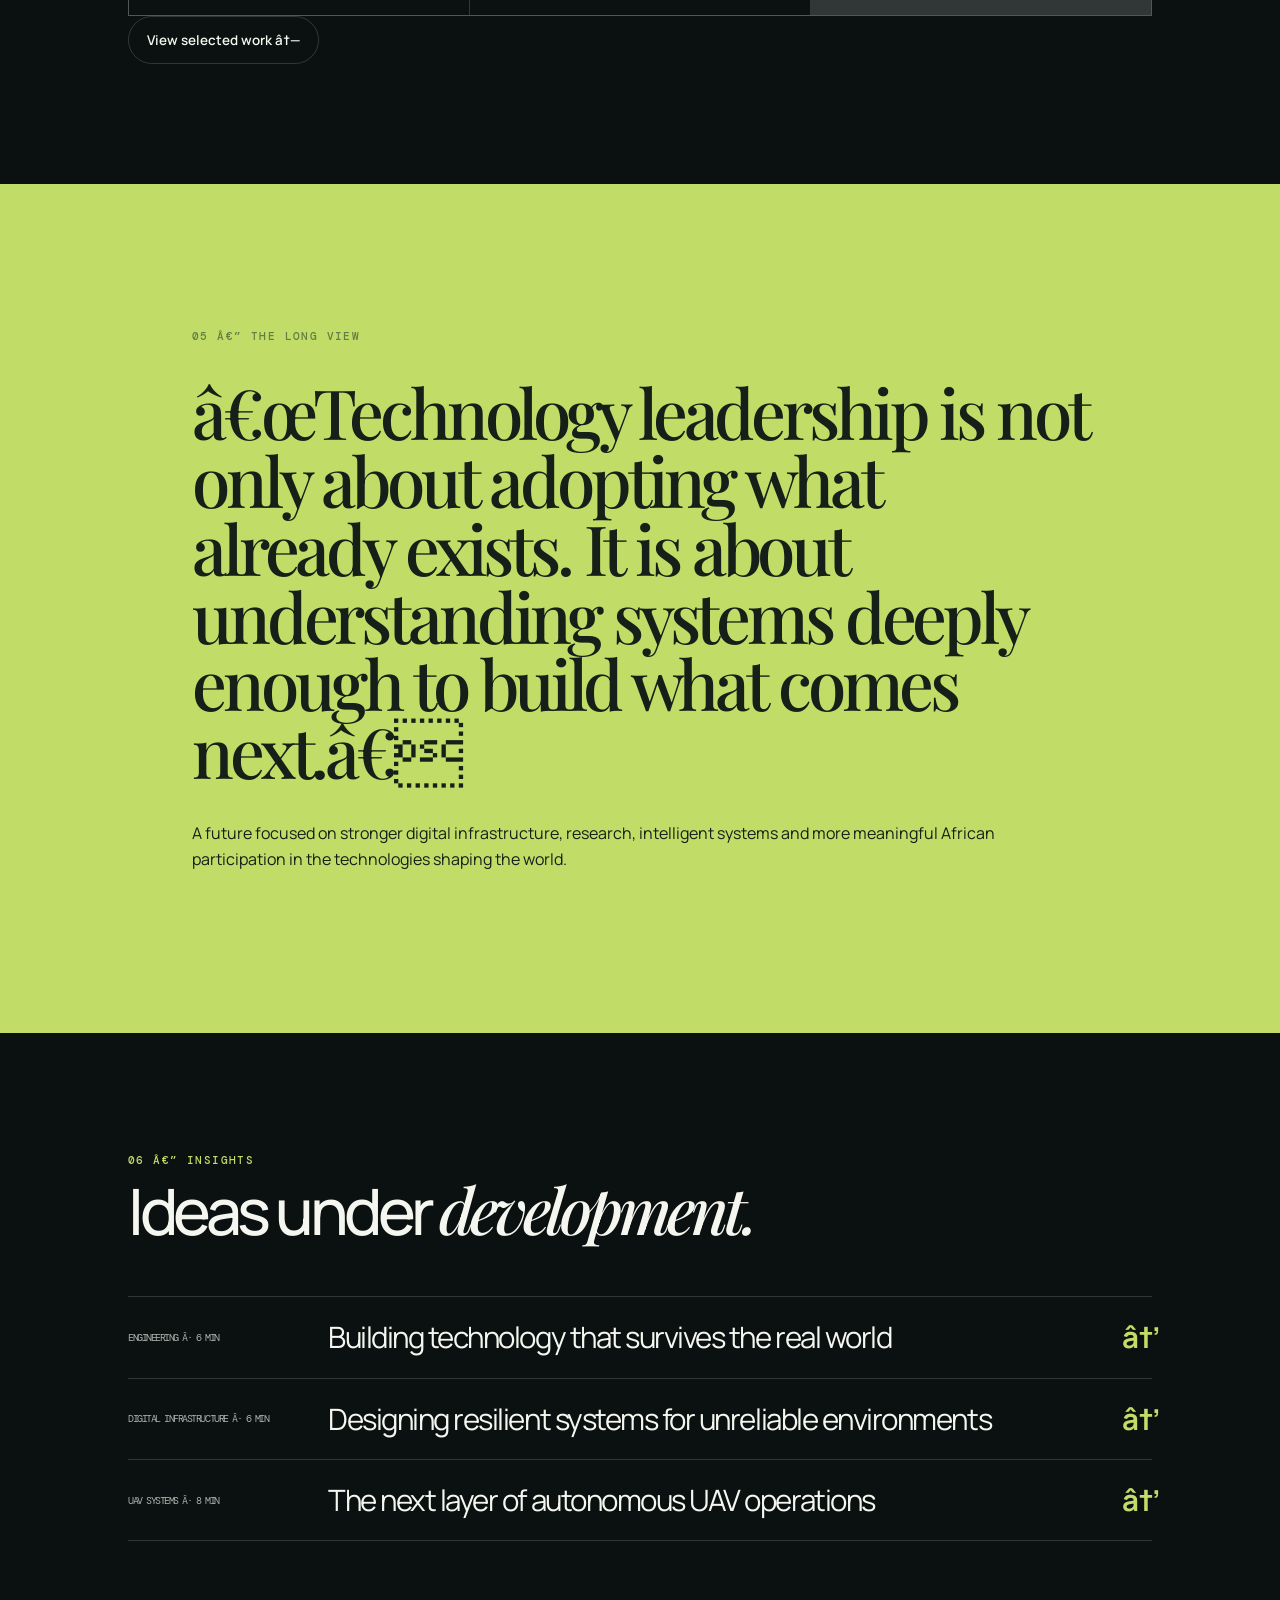
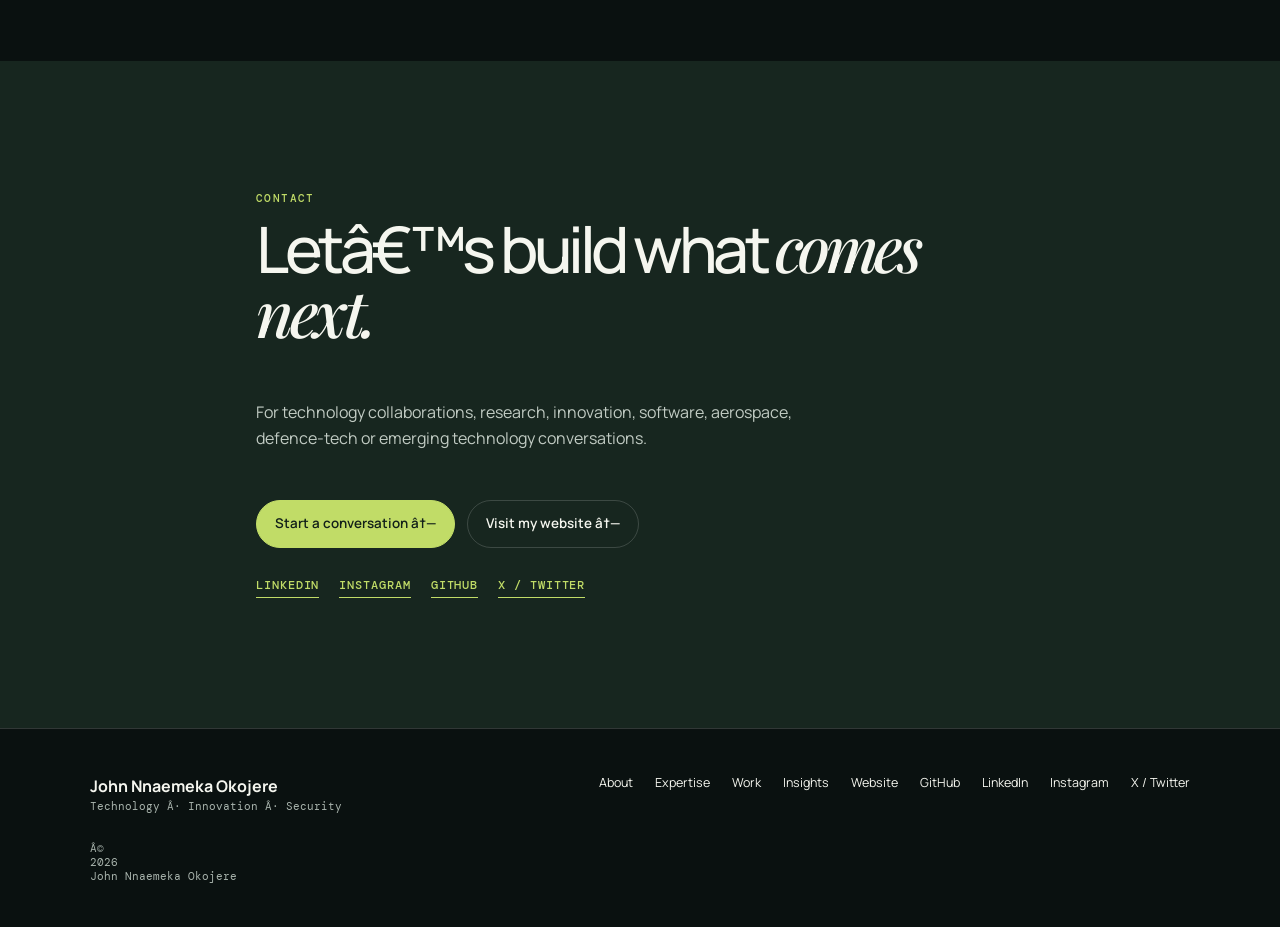
==== commit 72d8a08a: "Enhance CSS styles with new layout features and responsive design adjustments" ====
--- a/index.html
+++ b/index.html
@@ -144,11 +144,10 @@
 </h2>
 <p>Modern security operations increasingly depend on software, data, sensors, resilient communications and intelligent systems. Johnâ€™s interest in defence technology focuses on practical systems for situational awareness, secure communication, surveillance and operational decision-making.</p>
 </div>
-<div class="radar" aria-hidden="true">
-<i>
-</i>
-<b>SECURE SYSTEMS / 2026</b>
-</div>
+<figure class="security-photo">
+<img src="assets/IMG_0497.jpeg" alt="John Okojere presenting at a technology event" loading="lazy">
+<figcaption>SECURE SYSTEMS / 2026</figcaption>
+</figure>
 </section>
 <section class="space">
 <div class="photo">
--- a/styles.css
+++ b/styles.css
@@ -1 +1,130 @@
-:root{--bg:#0a1110;--surface:#14211c;--paper:#e8ebe2;--ink:#102019;--text:#f5f6ef;--muted:#a9b4ad;--accent:#c1dc67;--line:rgba(255,255,255,.16);--sans:Manrope,Arial,sans-serif;--serif:'Playfair Display',Georgia,serif;--mono:'DM Mono',monospace}*{box-sizing:border-box}html{scroll-behavior:smooth}body{margin:0;background:var(--bg);color:var(--text);font:16px/1.65 var(--sans)}img{max-width:100%;display:block}a{color:inherit;text-decoration:none}a:focus-visible,button:focus-visible{outline:2px solid var(--accent);outline-offset:4px}.nav{height:76px;position:fixed;z-index:20;inset:0 0 auto;display:flex;align-items:center;justify-content:space-between;padding:0 7vw;background:#0a1110e8;backdrop-filter:blur(16px);border-bottom:1px solid var(--line)}.brand{font:600 .8rem var(--mono);letter-spacing:.12em}.brand i{font-style:normal;color:var(--accent)}#menu{display:flex;gap:25px;align-items:center;color:#d7ddd6;font-size:.84rem}#menu a:hover{color:var(--accent)}#menuBtn{display:none}.hero{min-height:100vh;display:grid;grid-template-columns:1.04fr .96fr;padding:76px 7vw 0;background:linear-gradient(125deg,#0d1a16,#16241d)}.hero-copy{align-self:center;max-width:680px;padding:54px 7vw 54px 0}.kicker,.number,.work-grid p{font:500 .68rem var(--mono);letter-spacing:.13em;text-transform:uppercase;color:var(--accent)}h1,h2,h3,p{margin-top:0}h1{font:500 clamp(4rem,8vw,8.4rem)/.84 var(--sans);letter-spacing:-.08em;margin:20px 0 26px}h2{font:500 clamp(2.8rem,5vw,5.8rem)/.98 var(--sans);letter-spacing:-.07em}h1 em,h2 em{font-family:var(--serif);font-weight:500}.role{font:.76rem var(--mono);letter-spacing:.04em}.hero-copy>p:not(.kicker):not(.role){max-width:540px;font-size:1.08rem;color:#c6cfca}.actions{display:flex;gap:12px;margin-top:30px}.button{display:inline-flex;align-items:center;min-height:48px;padding:0 18px;border:1px solid var(--line);border-radius:99px;font-size:.84rem;font-weight:600;transition:transform .2s}.button:hover{transform:translateY(-3px)}.solid{background:var(--accent);color:#122019;border-color:var(--accent)}.hero-photo,.photo{position:relative;overflow:hidden}.hero-photo{min-height:620px}.hero-photo img,.photo img{width:100%;height:100%;object-fit:cover;filter:saturate(.75) contrast(1.05)}.hero-photo:after,.photo:after{content:'';position:absolute;inset:0;background:linear-gradient(90deg,rgba(10,17,16,.5),transparent 55%)}.hero-photo span{position:absolute;z-index:1;left:28px;bottom:30px;padding:8px 12px;background:#0a1110c7;border-left:2px solid var(--accent);font:.62rem var(--mono)}.hero-photo svg{position:absolute;inset:12%;z-index:1;width:76%;height:76%;fill:none;stroke:var(--accent);opacity:.6}.hero-photo circle{fill:var(--accent)}.intro,.focus,.work,.insights{padding:120px 10vw}.intro{display:grid;grid-template-columns:1fr 2fr;gap:9vw;background:var(--paper);color:var(--ink)}.intro .number,.map .number,.vision .number{color:#617e43}.intro p:not(.number){max-width:730px;font-size:1.15rem}.link{font:.78rem var(--mono);border-bottom:1px solid;padding-bottom:5px}.story,.space{display:grid;grid-template-columns:1fr 1fr;background:var(--surface);min-height:620px}.story figure,.space .photo{margin:0;min-height:620px;position:relative;overflow:hidden}.story figure:after{content:'';position:absolute;inset:0;background:linear-gradient(90deg,rgba(10,17,16,.18),transparent)}.story figure img{width:100%;height:100%;object-fit:cover}.story>div,.space>div:last-child{align-self:center;padding:clamp(50px,9vw,140px)}.story p:not(.kicker),.space p:not(.kicker){color:#c0c9c2;max-width:560px}.page-hero{margin-top:76px;min-height:590px}.page-hero figure{min-height:590px}.page-hero h1{font-size:clamp(3.2rem,6vw,6.6rem)}.focus{background:#0a1110}.focus-grid{display:grid;grid-template-columns:repeat(3,1fr);border-top:1px solid var(--line);margin-top:50px}.focus-grid article{min-height:245px;padding:24px 27px;border-right:1px solid var(--line);border-bottom:1px solid var(--line);transition:.25s}.focus-grid article:hover{background:#17261f}.focus-grid span{font:.65rem var(--mono);color:var(--accent)}.focus-grid h3{font:500 1.7rem/1.08 var(--sans);letter-spacing:-.05em;margin:55px 0 10px}.focus-grid p{font-size:.85rem;color:var(--muted)}.map{padding:120px 10vw;background:var(--paper);color:var(--ink)}.chain{display:flex;gap:12px;overflow:auto;margin-top:65px;padding-bottom:14px}.chain span{flex:none;padding:11px 16px;border:1px solid #a7b3a7;border-radius:99px;font:.7rem var(--mono)}.security{display:grid;grid-template-columns:1fr 1fr;gap:8vw;padding:120px 10vw;background:#0a1110}.radar{min-height:390px;border:1px solid var(--line);background:radial-gradient(circle,transparent 21%,rgba(193,220,103,.13) 21.4%,transparent 21.8%,transparent 42%,rgba(193,220,103,.1) 42.4%,transparent 42.8%)}.work-grid{display:grid;grid-template-columns:repeat(3,1fr);gap:1px;margin-top:45px;border:1px solid var(--line);background:var(--line)}.work-grid article{min-height:245px;padding:28px;background:var(--bg)}.work-grid .wide{grid-column:span 2;background:radial-gradient(circle at 80% 50%,#345a42,transparent 30%),var(--bg)}.work-grid h3{font:500 2.4rem/1 var(--sans);letter-spacing:-.06em;margin:60px 0 10px}.work-grid span{font-size:.8rem;color:var(--muted)}.vision{padding:145px 15vw;background:var(--accent);color:#152018}.vision blockquote{margin:35px 0;font:500 clamp(2.5rem,5.4vw,6rem)/.98 var(--serif);letter-spacing:-.06em}.insights{background:#0a1110}.insights>div{border-top:1px solid var(--line)}.insights a{display:grid;grid-template-columns:180px 1fr 30px;gap:20px;align-items:center;padding:24px 0;border-bottom:1px solid var(--line);font-size:clamp(1.25rem,2.3vw,2.3rem);line-height:1.1;letter-spacing:-.05em}.insights small{font:.63rem var(--mono);color:var(--muted)}.insights b{color:var(--accent)}.contact{padding:130px 20vw;background:#17261f}.contact>p:not(.kicker){max-width:600px;color:#c1cbc3}.contact .button{margin-top:18px}footer{display:grid;grid-template-columns:1fr auto;gap:28px;padding:44px 7vw;background:#0a1110;border-top:1px solid var(--line)}footer strong,footer span{display:block}footer div span,footer small{font:.68rem var(--mono);color:var(--muted)}footer nav{display:flex;gap:10px 22px;flex-wrap:wrap;font-size:.78rem}@media(max-width:850px){.hero,.intro,.story,.space,.security{grid-template-columns:1fr}.hero{padding:76px 22px 0}.hero-copy{padding:68px 0 35px}.hero-photo{height:58vh;min-height:430px;margin:0 -22px}.intro,.focus,.work,.insights,.map,.security{padding:82px 22px}.intro{gap:30px}.story figure,.space .photo{min-height:410px}.story>div,.space>div:last-child{padding:75px 22px}.page-hero{margin-top:76px}.page-hero figure{min-height:420px}.focus-grid{grid-template-columns:repeat(2,1fr)}.vision,.contact{padding:90px 22px}.nav{padding:0 22px}#menuBtn{display:block;background:transparent;border:0;color:var(--text);font:.75rem var(--mono)}#menu{display:none;position:absolute;top:76px;left:0;right:0;flex-direction:column;align-items:flex-start;padding:22px;background:#0a1110;border-bottom:1px solid var(--line)}#menu.open{display:flex}}@media(max-width:520px){h1{font-size:4rem}.focus-grid,.work-grid{grid-template-columns:1fr}.focus-grid article{border-right:0}.work-grid .wide{grid-column:auto}.actions{flex-direction:column;align-items:flex-start}.insights a{grid-template-columns:1fr 26px}.insights small{grid-column:1/-1}.insights b{grid-column:2;grid-row:2}footer{grid-template-columns:1fr}}@media(prefers-reduced-motion:reduce){html{scroll-behavior:auto}.button{transition:none}}
+﻿:root{--bg:#0a1110;--surface:#14211c;--paper:#e8ebe2;--ink:#102019;--text:#f5f6ef;--muted:#a9b4ad;--accent:#c1dc67;--line:rgba(255,255,255,.16);--sans:Manrope,Arial,sans-serif;--serif:'Playfair Display',Georgia,serif;--mono:'DM Mono',monospace}
+*{box-sizing:border-box}
+html{scroll-behavior:smooth}
+body{margin:0;background:var(--bg);color:var(--text);font:16px/1.65 var(--sans)}
+img{max-width:100%;display:block}
+a{color:inherit;text-decoration:none}
+a:focus-visible,button:focus-visible{outline:2px solid var(--accent);outline-offset:4px}
+.nav{height:76px;position:fixed;z-index:20;inset:0 0 auto;display:flex;align-items:center;justify-content:space-between;padding:0 7vw;background:#0a1110e8;backdrop-filter:blur(16px);border-bottom:1px solid var(--line)}
+.brand{font:600 .8rem var(--mono);letter-spacing:.12em}
+.brand i{font-style:normal;color:var(--accent)}
+#menu{display:flex;gap:25px;align-items:center;color:#d7ddd6;font-size:.84rem}
+#menu a:hover{color:var(--accent)}
+#menuBtn{display:none}
+.hero{min-height:100vh;display:grid;grid-template-columns:1.04fr .96fr;padding:76px 7vw 0;background:linear-gradient(125deg,#0d1a16,#16241d)}
+.hero-copy{align-self:center;max-width:680px;padding:54px 7vw 54px 0}
+.kicker,.number,.work-grid p{font:500 .68rem var(--mono);letter-spacing:.13em;text-transform:uppercase;color:var(--accent)}
+h1,h2,h3,p{margin-top:0}
+h1{font:500 clamp(4rem,8vw,8.4rem)/.84 var(--sans);letter-spacing:-.08em;margin:20px 0 26px}
+h2{font:500 clamp(2.8rem,5vw,5.8rem)/.98 var(--sans);letter-spacing:-.07em}
+h1 em,h2 em{font-family:var(--serif);font-weight:500}
+.role{font:.76rem var(--mono);letter-spacing:.04em}
+.hero-copy>p:not(.kicker):not(.role){max-width:540px;font-size:1.08rem;color:#c6cfca}
+.actions{display:flex;gap:12px;margin-top:30px}
+.button{display:inline-flex;align-items:center;min-height:48px;padding:0 18px;border:1px solid var(--line);border-radius:99px;font-size:.84rem;font-weight:600;transition:transform .2s}
+.button:hover{transform:translateY(-3px)}
+.solid{background:var(--accent);color:#122019;border-color:var(--accent)}
+.hero-photo,.photo{position:relative;overflow:hidden}
+.hero-photo{min-height:620px}
+.hero-photo img,.photo img{width:100%;height:100%;object-fit:cover;filter:saturate(.75) contrast(1.05)}
+.hero-photo:after,.photo:after{content:'';position:absolute;inset:0;background:linear-gradient(90deg,rgba(10,17,16,.5),transparent 55%)}
+.hero-photo span{position:absolute;z-index:1;left:28px;bottom:30px;padding:8px 12px;background:#0a1110c7;border-left:2px solid var(--accent);font:.62rem var(--mono)}
+.hero-photo svg{position:absolute;inset:12%;z-index:1;width:76%;height:76%;fill:none;stroke:var(--accent);opacity:.6}
+.hero-photo circle{fill:var(--accent)}
+.intro,.focus,.work,.insights{padding:120px 10vw}
+.intro{display:grid;grid-template-columns:1fr 2fr;gap:9vw;background:var(--paper);color:var(--ink)}
+.intro .number,.map .number,.vision .number{color:#617e43}
+.intro p:not(.number){max-width:730px;font-size:1.15rem}
+.link{font:.78rem var(--mono);border-bottom:1px solid;padding-bottom:5px}
+.story,.space{display:grid;grid-template-columns:1fr 1fr;background:var(--surface);min-height:620px}
+.story figure,.space .photo{margin:0;min-height:620px;position:relative;overflow:hidden}
+.story figure:after{content:'';position:absolute;inset:0;background:linear-gradient(90deg,rgba(10,17,16,.18),transparent)}
+.story figure img{width:100%;height:100%;object-fit:cover}
+.story>div,.space>div:last-child{align-self:center;padding:clamp(50px,9vw,140px)}
+.story p:not(.kicker),.space p:not(.kicker){color:#c0c9c2;max-width:560px}
+.page-hero{margin-top:76px;min-height:590px}
+.page-hero figure{min-height:590px}
+.page-hero h1{font-size:clamp(3.2rem,6vw,6.6rem)}
+.focus{background:#0a1110}
+.focus-grid{display:grid;grid-template-columns:repeat(3,1fr);border-top:1px solid var(--line);margin-top:50px}
+.focus-grid article{min-height:245px;padding:24px 27px;border-right:1px solid var(--line);border-bottom:1px solid var(--line);transition:.25s}
+.focus-grid article:hover{background:#17261f}
+.focus-grid span{font:.65rem var(--mono);color:var(--accent)}
+.focus-grid h3{font:500 1.7rem/1.08 var(--sans);letter-spacing:-.05em;margin:55px 0 10px}
+.focus-grid p{font-size:.85rem;color:var(--muted)}
+.map{padding:120px 10vw;background:var(--paper);color:var(--ink)}
+.chain{display:flex;gap:12px;overflow:auto;margin-top:65px;padding-bottom:14px}
+.chain span{flex:none;padding:11px 16px;border:1px solid #a7b3a7;border-radius:99px;font:.7rem var(--mono)}
+.security{display:grid;grid-template-columns:1fr 1fr;gap:8vw;padding:120px 10vw;background:#0a1110}
+.radar{min-height:390px;border:1px solid var(--line);background:radial-gradient(circle,transparent 21%,rgba(193,220,103,.13) 21.4%,transparent 21.8%,transparent 42%,rgba(193,220,103,.1) 42.4%,transparent 42.8%)}
+.security-photo{position:relative;min-height:430px;margin:0;overflow:hidden;border:1px solid var(--line)}
+.security-photo::after{content:'';position:absolute;inset:0;background:linear-gradient(180deg,transparent 45%,rgba(5,13,10,.85))}
+.security-photo img{width:100%;height:100%;object-fit:cover;filter:saturate(.72) contrast(1.08)}
+.security-photo figcaption{position:absolute;z-index:1;right:20px;bottom:18px;color:var(--accent);font:500 .64rem var(--mono);letter-spacing:.12em}
+.work-grid{display:grid;grid-template-columns:repeat(3,1fr);gap:1px;margin-top:45px;border:1px solid var(--line);background:var(--line)}
+.work-grid article{min-height:245px;padding:28px;background:var(--bg)}
+.work-grid .wide{grid-column:span 2;background:radial-gradient(circle at 80% 50%,#345a42,transparent 30%),var(--bg)}
+.work-grid h3{font:500 2.4rem/1 var(--sans);letter-spacing:-.06em;margin:60px 0 10px}
+.work-grid span{font-size:.8rem;color:var(--muted)}
+.vision{padding:145px 15vw;background:var(--accent);color:#152018}
+.vision blockquote{margin:35px 0;font:500 clamp(2.5rem,5.4vw,6rem)/.98 var(--serif);letter-spacing:-.06em}
+.insights{background:#0a1110}
+.insights>div{border-top:1px solid var(--line)}
+.insights a{display:grid;grid-template-columns:180px 1fr 30px;gap:20px;align-items:center;padding:24px 0;border-bottom:1px solid var(--line);font-size:clamp(1.25rem,2.3vw,2.3rem);line-height:1.1;letter-spacing:-.05em}
+.insights small{font:.63rem var(--mono);color:var(--muted)}
+.insights b{color:var(--accent)}
+.contact{padding:130px 20vw;background:#17261f}
+.contact>p:not(.kicker){max-width:600px;color:#c1cbc3}
+.contact .button{margin-top:18px}
+footer{display:grid;grid-template-columns:1fr auto;gap:28px;padding:44px 7vw;background:#0a1110;border-top:1px solid var(--line)}
+footer strong,footer span{display:block}
+footer div span,footer small{font:.68rem var(--mono);color:var(--muted)}
+footer nav{display:flex;gap:10px 22px;flex-wrap:wrap;font-size:.78rem}
+@media(max-width:850px){.hero,.intro,.story,.space,.security{grid-template-columns:1fr}
+.hero{padding:76px 22px 0}
+.hero-copy{padding:68px 0 35px}
+.hero-photo{height:58vh;min-height:430px;margin:0 -22px}
+.intro,.focus,.work,.insights,.map,.security{padding:82px 22px}
+.intro{gap:30px}
+.story figure,.space .photo{min-height:410px}
+.security-photo{min-height:400px}
+.story>div,.space>div:last-child{padding:75px 22px}
+.page-hero{margin-top:76px}
+.page-hero figure{min-height:420px}
+.focus-grid{grid-template-columns:repeat(2,1fr)}
+.vision,.contact{padding:90px 22px}
+.nav{padding:0 22px}
+#menuBtn{display:block;background:transparent;border:0;color:var(--text);font:.75rem var(--mono)}
+#menu{display:none;position:absolute;top:76px;left:0;right:0;flex-direction:column;align-items:flex-start;padding:22px;background:#0a1110;border-bottom:1px solid var(--line)}
+#menu.open{display:flex}
+}
+@media(max-width:520px){h1{font-size:4rem}
+.focus-grid,.work-grid{grid-template-columns:1fr}
+.focus-grid article{border-right:0}
+.work-grid .wide{grid-column:auto}
+.actions{flex-direction:column;align-items:flex-start}
+.insights a{grid-template-columns:1fr 26px}
+.insights small{grid-column:1/-1}
+.insights b{grid-column:2;grid-row:2}
+footer{grid-template-columns:1fr}
+}
+@media(prefers-reduced-motion:reduce){html{scroll-behavior:auto}
+.button{transition:none}
+}
+
+/* CTO feature: a distinct content system within the story layout. */
+.cto{background:linear-gradient(135deg,#172a22 0%,#101c17 58%,#0c1511 100%)}
+.cto figure{min-height:720px}
+.cto figure::after{background:linear-gradient(90deg,rgba(7,15,11,.06),rgba(7,15,11,.56))}
+.cto-copy{position:relative;max-width:720px;padding-right:clamp(40px,8vw,130px)!important}
+.cto-copy::before{content:'';position:absolute;left:clamp(50px,9vw,140px);top:0;width:2px;height:34px;background:var(--accent)}
+.cto-copy .kicker{margin:52px 0 13px}
+.cto-copy .role-label{display:inline-flex;align-items:center;gap:10px;margin:0;padding:7px 10px;border:1px solid rgba(193,220,103,.4);border-radius:99px;color:#dce7d2;font:500 .65rem/1.2 var(--mono);letter-spacing:.09em;text-transform:uppercase}
+.cto-copy h2{max-width:690px;margin:28px 0 24px;font-size:clamp(3rem,5.1vw,5.6rem)}
+.cto-copy>p:not(.kicker):not(.role-label){max-width:540px;font-size:1.04rem;color:#c8d1c9}
+.cto-copy dl{margin:42px 0 0;border-top:1px solid var(--line)}
+.cto-copy dl div{display:grid;grid-template-columns:minmax(145px,.85fr) 1.35fr;gap:24px;padding:17px 0;border-bottom:1px solid var(--line)}
+.cto-copy dt{color:var(--accent);font:500 .7rem/1.35 var(--mono);letter-spacing:.08em;text-transform:uppercase}
+.cto-copy dd{margin:0;color:#d6ddd6;font-size:.9rem;line-height:1.5}
+@media(max-width:850px){.cto figure{min-height:480px}.cto-copy{max-width:none;padding-right:22px!important}.cto-copy::before{left:22px}.cto-copy .kicker{margin-top:48px}}
+@media(max-width:520px){.cto-copy dl div{grid-template-columns:1fr;gap:5px;padding:16px 0}.cto-copy h2{font-size:clamp(2.7rem,13vw,4rem)}}
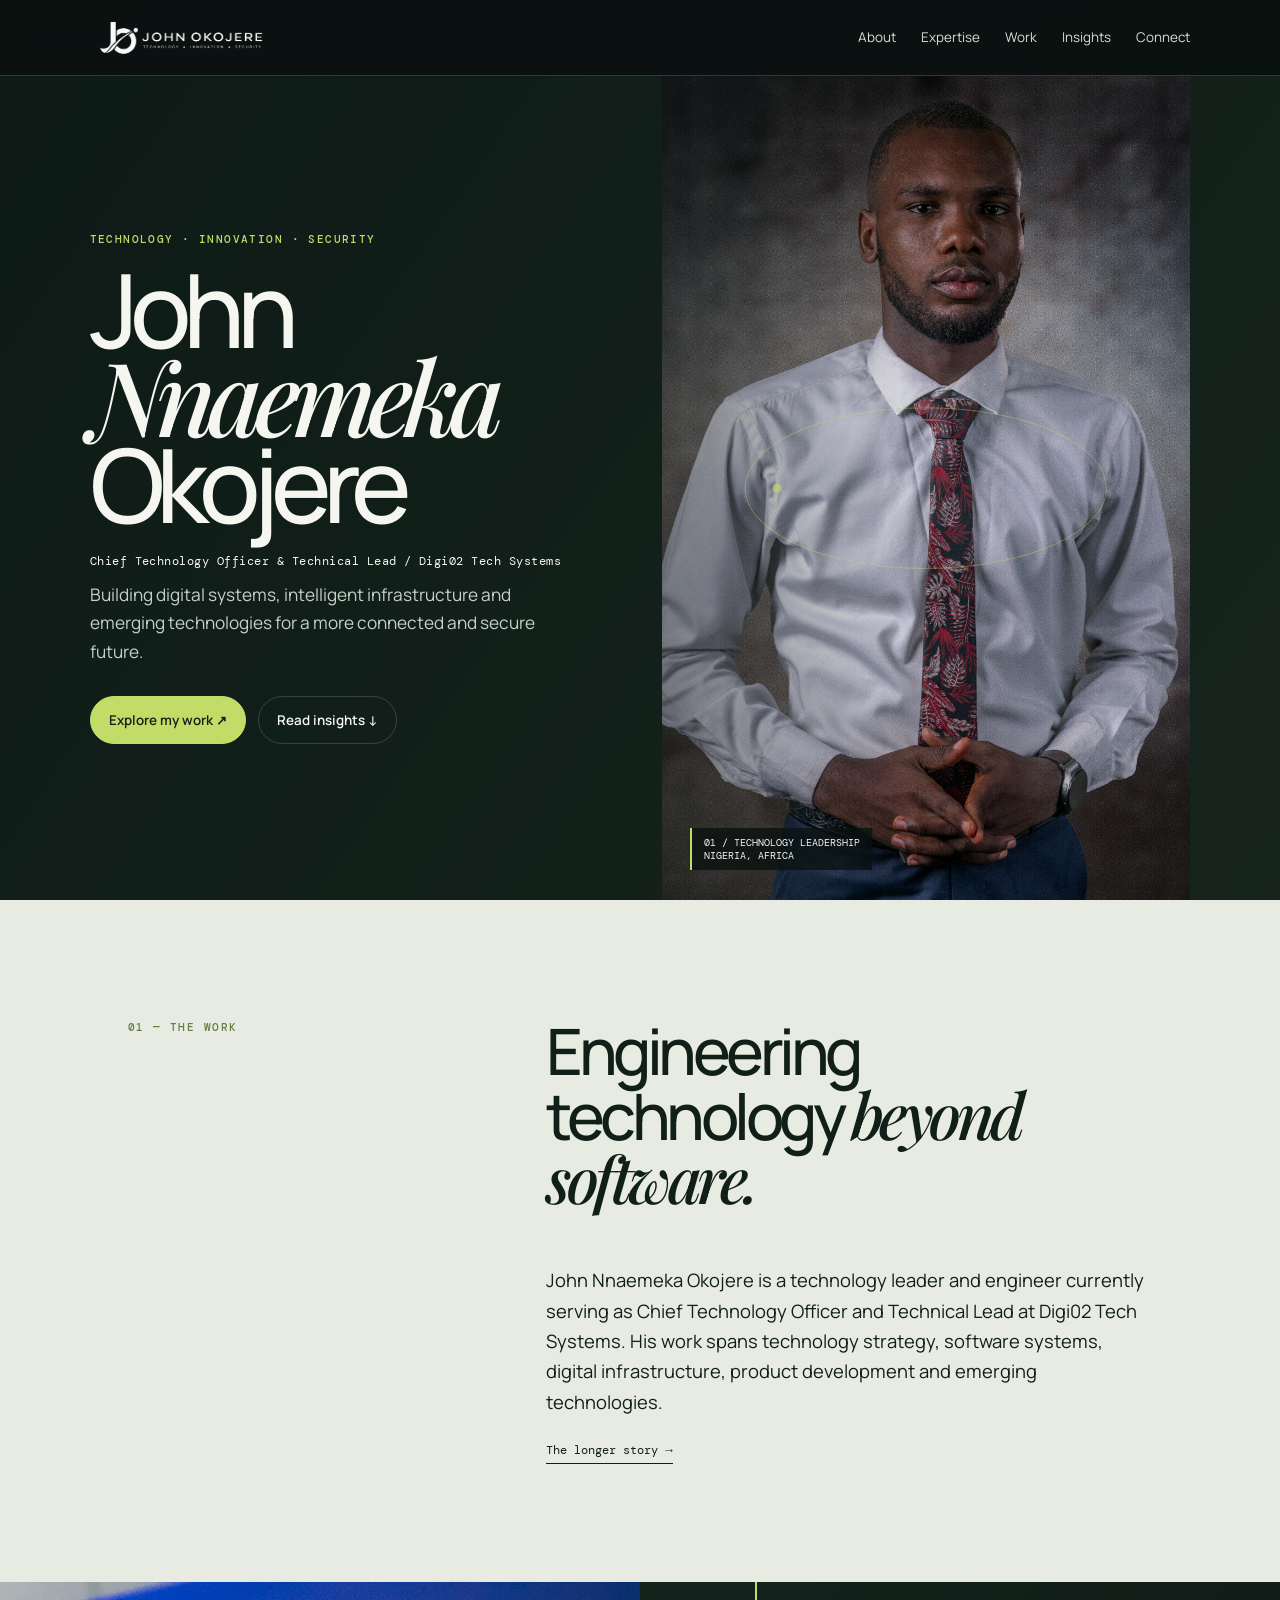
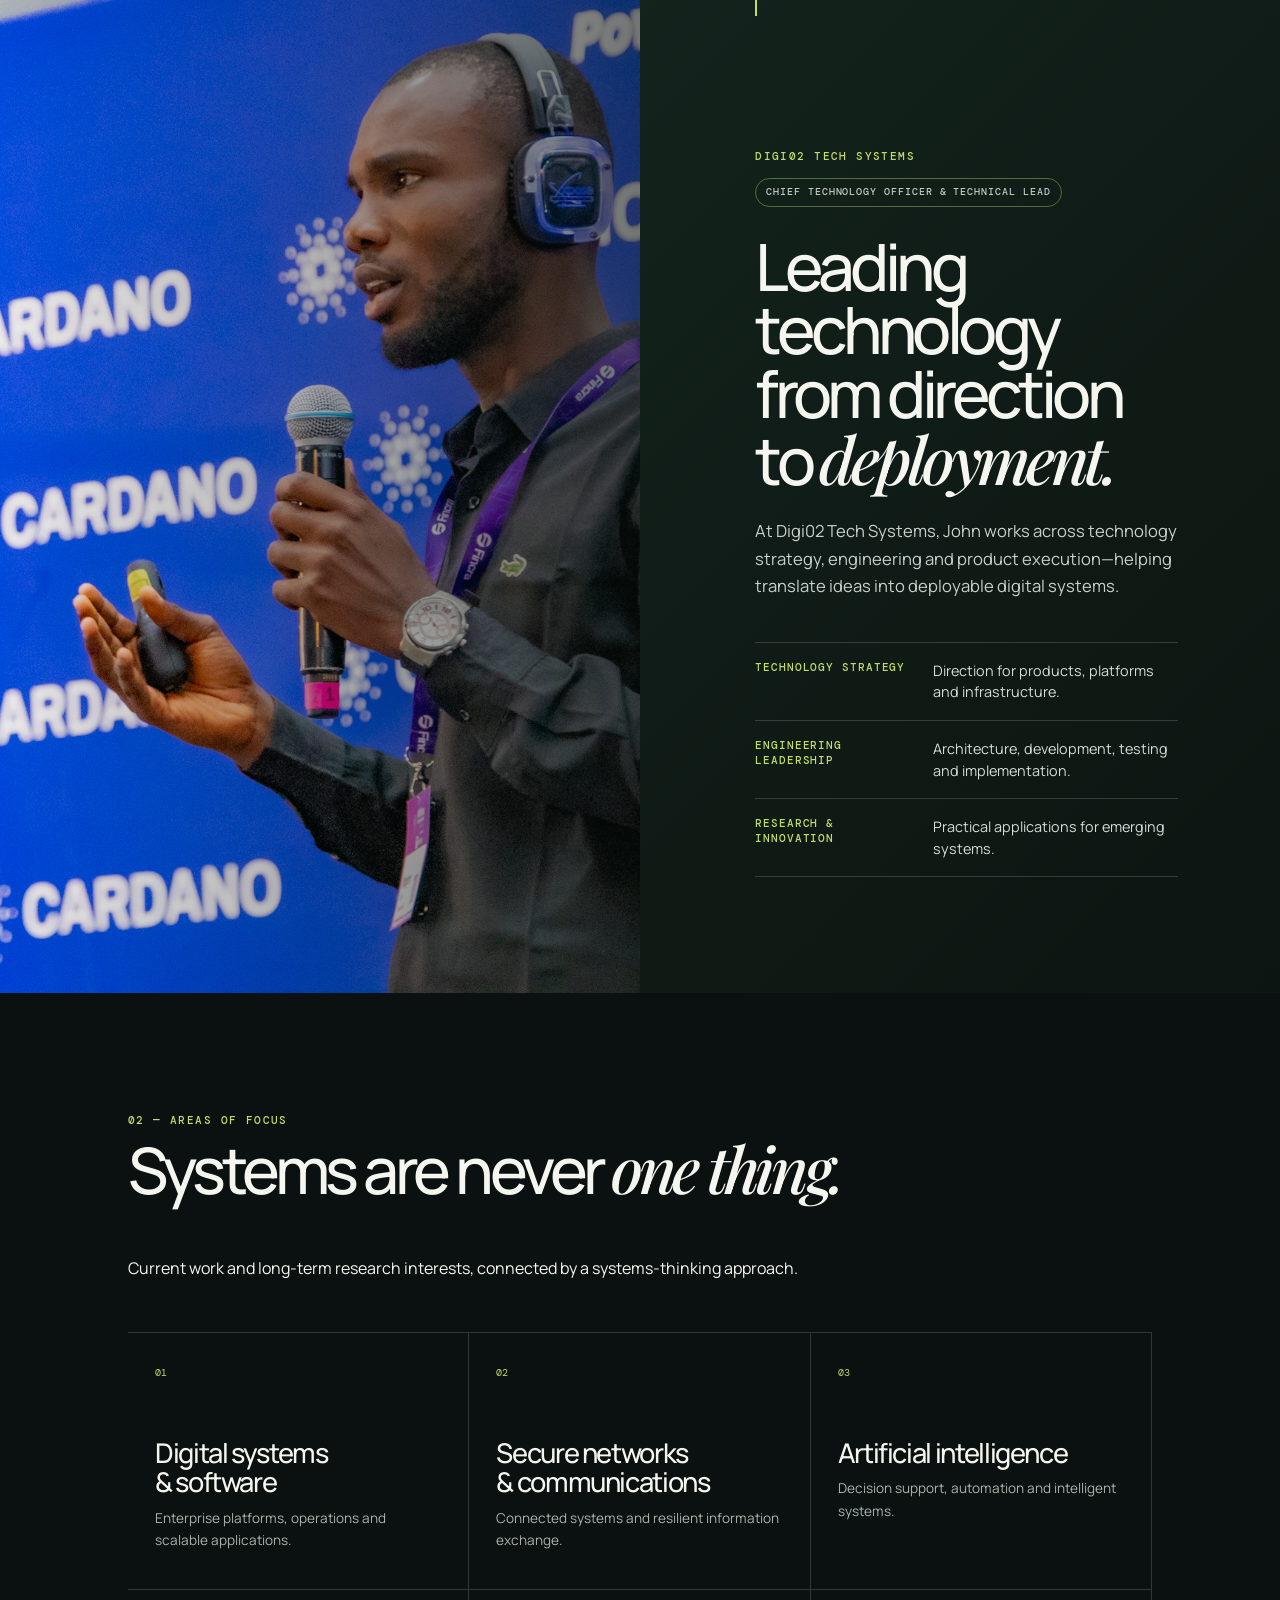
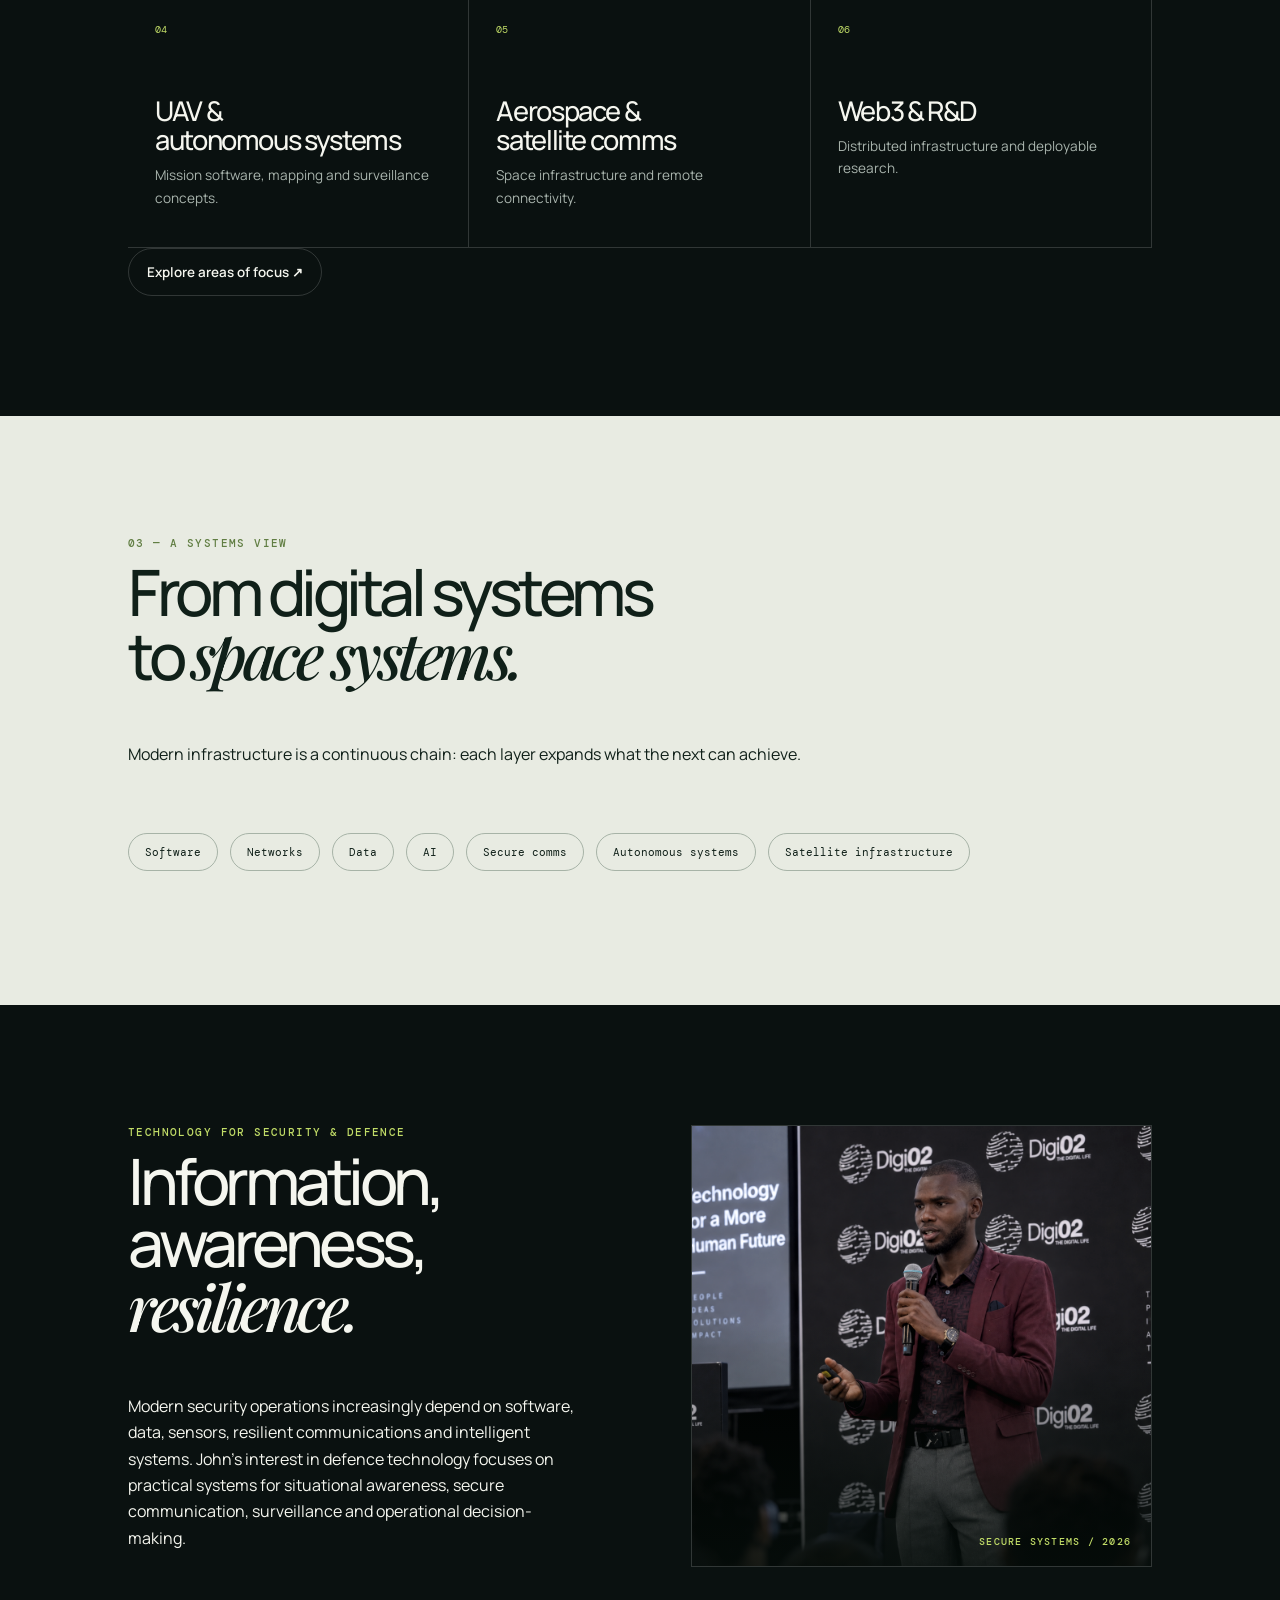
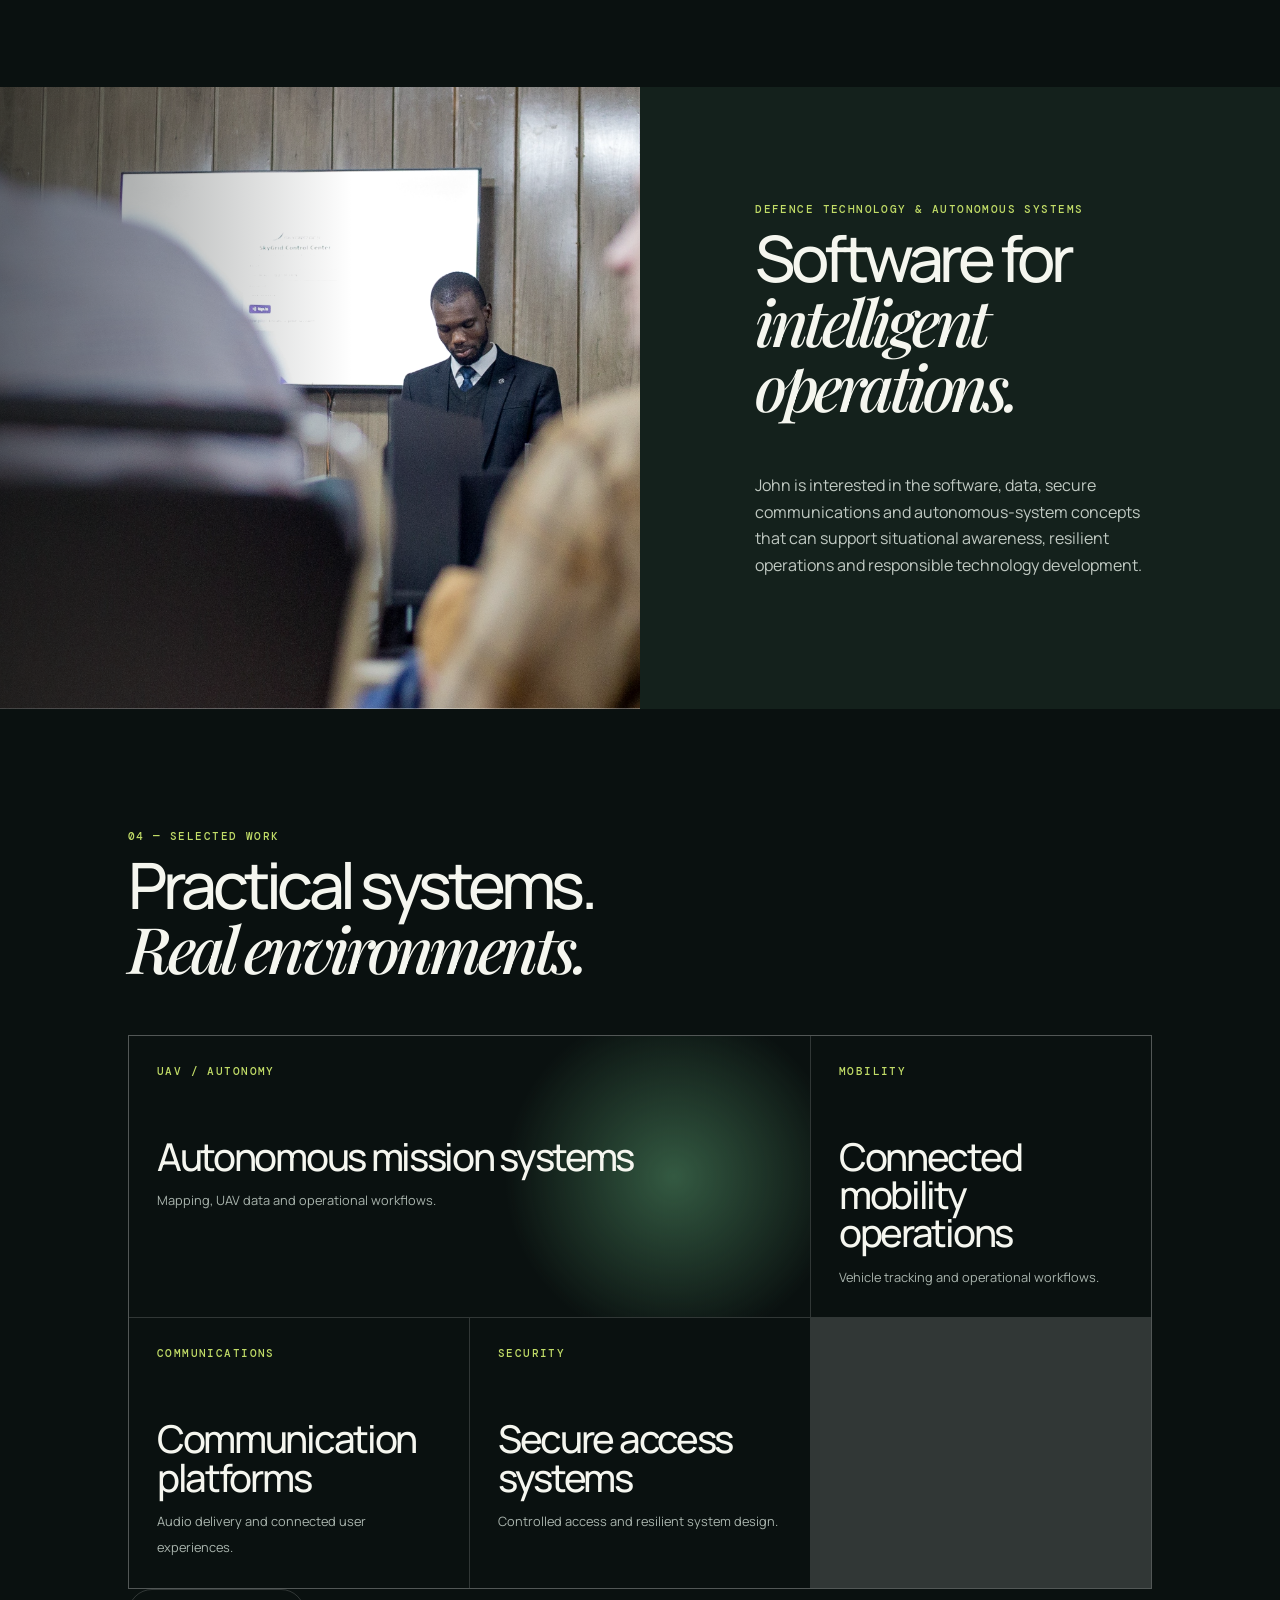
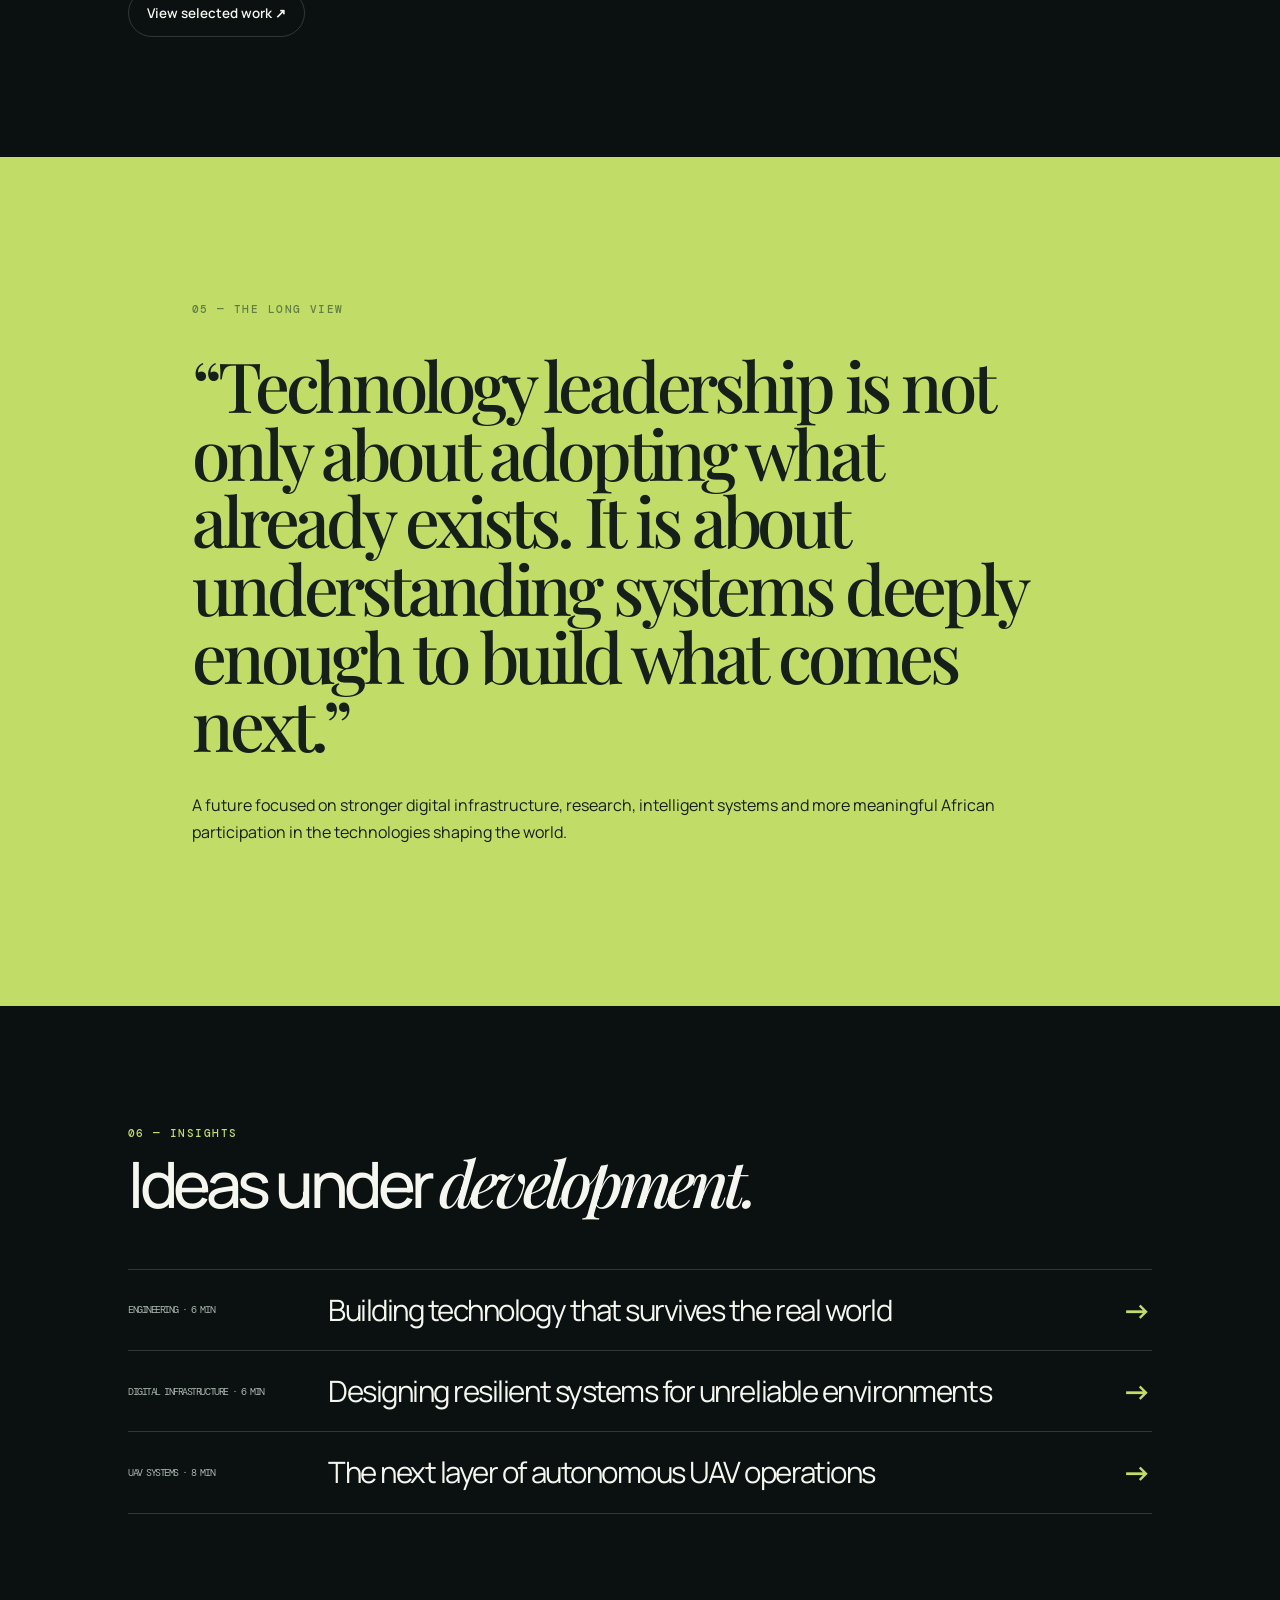
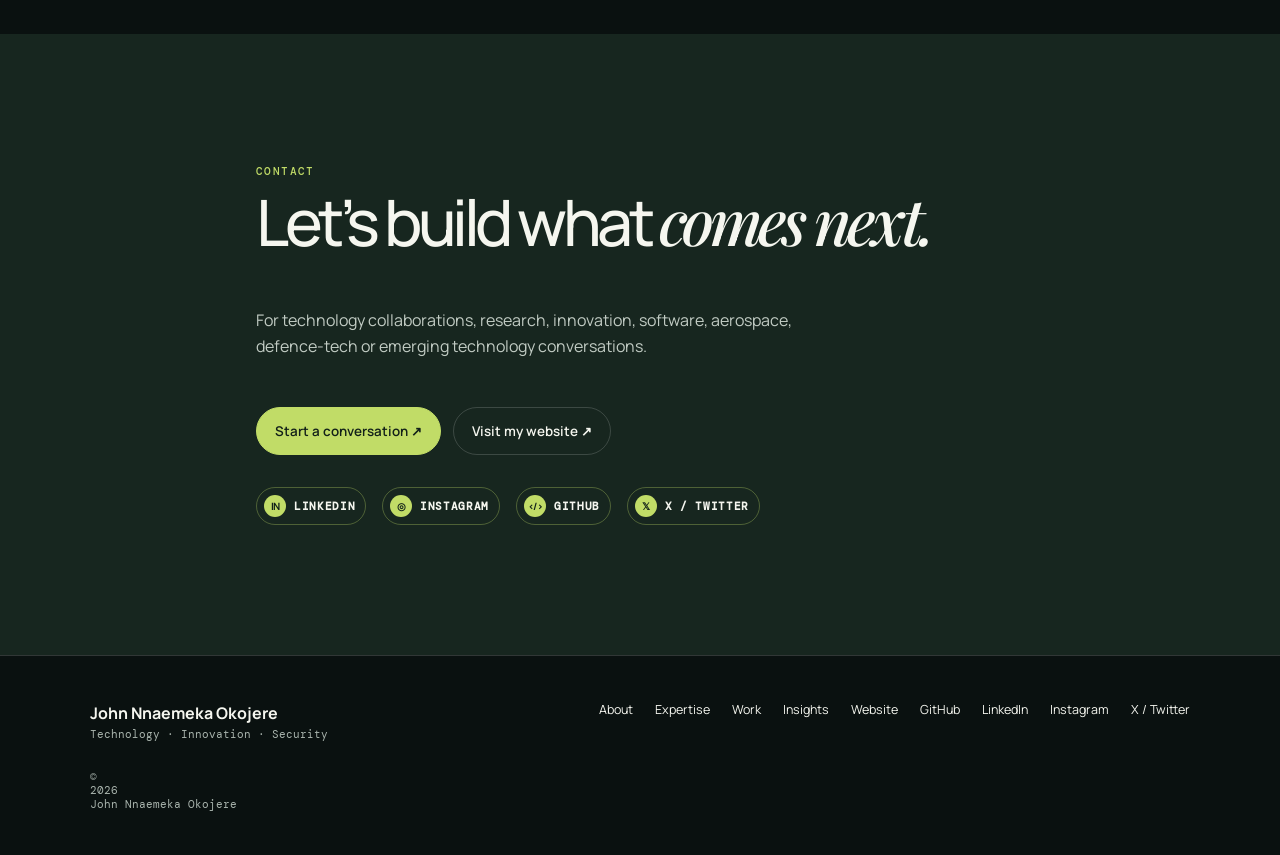
==== commit 7a6fc632: "Refactor code structure for improved readability and maintainability" ====
--- a/index.html
+++ b/index.html
@@ -3,7 +3,7 @@
 <head>
 <meta charset="utf-8">
 <meta name="viewport" content="width=device-width,initial-scale=1">
-<meta name="description" content="John Nnaemeka Okojere â€” Chief Technology Officer and Technical Lead at Digi02 Tech Systems. Technology, innovation and security.">
+<meta name="description" content="John Nnaemeka Okojere — Chief Technology Officer and Technical Lead at Digi02 Tech Systems. Technology, innovation and security.">
 <meta property="og:title" content="John Nnaemeka Okojere | Technology, Innovation & Security">
 <meta property="og:image" content="assets/Mr John 2 (1).jpg">
 <link rel="canonical" href="https://johnokojere.com/">
@@ -29,14 +29,14 @@
 <main id="top">
 <section class="hero">
 <div class="hero-copy">
-<p class="kicker">Technology Â· Innovation Â· Security</p>
+<p class="kicker">Technology · Innovation · Security</p>
 <h1>John <em>Nnaemeka</em>
 <br>Okojere</h1>
 <p class="role">Chief Technology Officer &amp; Technical Lead / Digi02 Tech Systems</p>
 <p>Building digital systems, intelligent infrastructure and emerging technologies for a more connected and secure future.</p>
 <div class="actions">
-<a class="button solid" href="work.html">Explore my work â†—</a>
-<a class="button" href="insights.html">Read insights â†“</a>
+<a class="button solid" href="work.html">Explore my work ↗</a>
+<a class="button" href="insights.html">Read insights ↓</a>
 </div>
 </div>
 <div class="hero-photo hero-landscape">
@@ -49,12 +49,12 @@
 </div>
 </section>
 <section class="intro">
-<p class="number">01 â€” THE WORK</p>
+<p class="number">01 — THE WORK</p>
 <div>
 <h2>Engineering technology <em>beyond software.</em>
 </h2>
 <p>John Nnaemeka Okojere is a technology leader and engineer currently serving as Chief Technology Officer and Technical Lead at Digi02 Tech Systems. His work spans technology strategy, software systems, digital infrastructure, product development and emerging technologies.</p>
-<a class="link" href="about.html">The longer story â†’</a>
+<a class="link" href="about.html">The longer story →</a>
 </div>
 </section>
 <section class="story cto">
@@ -66,7 +66,7 @@
 <p class="role-label">Chief Technology Officer &amp; Technical Lead</p>
 <h2>Leading technology from direction to <em>deployment.</em>
 </h2>
-<p>At Digi02 Tech Systems, John works across technology strategy, engineering and product executionâ€”helping translate ideas into deployable digital systems.</p>
+<p>At Digi02 Tech Systems, John works across technology strategy, engineering and product execution—helping translate ideas into deployable digital systems.</p>
 <dl>
 <div>
 <dt>Technology strategy</dt>
@@ -84,7 +84,7 @@
 </div>
 </section>
 <section class="focus">
-<p class="number">02 â€” AREAS OF FOCUS</p>
+<p class="number">02 — AREAS OF FOCUS</p>
 <h2>Systems are never <em>one thing.</em>
 </h2>
 <p class="deck">Current work and long-term research interests, connected by a systems-thinking approach.</p>
@@ -120,10 +120,10 @@
 <p>Distributed infrastructure and deployable research.</p>
 </article>
 </div>
-<a class="button" href="expertise.html">Explore areas of focus â†—</a>
+<a class="button" href="expertise.html">Explore areas of focus ↗</a>
 </section>
 <section class="map">
-<p class="number">03 â€” A SYSTEMS VIEW</p>
+<p class="number">03 — A SYSTEMS VIEW</p>
 <h2>From digital systems<br>to <em>space systems.</em>
 </h2>
 <p>Modern infrastructure is a continuous chain: each layer expands what the next can achieve.</p>
@@ -142,10 +142,10 @@
 <p class="kicker">Technology for security &amp; defence</p>
 <h2>Information, awareness, <em>resilience.</em>
 </h2>
-<p>Modern security operations increasingly depend on software, data, sensors, resilient communications and intelligent systems. Johnâ€™s interest in defence technology focuses on practical systems for situational awareness, secure communication, surveillance and operational decision-making.</p>
+<p>Modern security operations increasingly depend on software, data, sensors, resilient communications and intelligent systems. John’s interest in defence technology focuses on practical systems for situational awareness, secure communication, surveillance and operational decision-making.</p>
 </div>
 <figure class="security-photo">
-<img src="assets/IMG_0497.jpeg" alt="John Okojere presenting at a technology event" loading="lazy">
+<img src="assets/emergingtech.png" alt="John Okojere presenting at a technology event" loading="lazy">
 <figcaption>SECURE SYSTEMS / 2026</figcaption>
 </figure>
 </section>
@@ -161,7 +161,7 @@
 </div>
 </section>
 <section class="work">
-<p class="number">04 â€” SELECTED WORK</p>
+<p class="number">04 — SELECTED WORK</p>
 <h2>Practical systems.<br>
 <em>Real environments.</em>
 </h2>
@@ -187,50 +187,50 @@
 <span>Controlled access and resilient system design.</span>
 </article>
 </div>
-<a class="button" href="work.html">View selected work â†—</a>
+<a class="button" href="work.html">View selected work ↗</a>
 </section>
 <section class="vision">
-<p class="number">05 â€” THE LONG VIEW</p>
-<blockquote>â€œTechnology leadership is not only about adopting what already exists. It is about understanding systems deeply enough to build what comes next.â€</blockquote>
+<p class="number">05 — THE LONG VIEW</p>
+<blockquote>“Technology leadership is not only about adopting what already exists. It is about understanding systems deeply enough to build what comes next.”</blockquote>
 <p>A future focused on stronger digital infrastructure, research, intelligent systems and more meaningful African participation in the technologies shaping the world.</p>
 </section>
 <section class="insights">
-<p class="number">06 â€” INSIGHTS</p>
+<p class="number">06 — INSIGHTS</p>
 <h2>Ideas under <em>development.</em>
 </h2>
 <div>
 <a href="articles/building-technology-that-survives-the-real-world.html">
-<small>ENGINEERING Â· 6 MIN</small>Building technology that survives the real world <b>â†’</b>
+<small>ENGINEERING · 6 MIN</small>Building technology that survives the real world <b>→</b>
 </a>
 <a href="articles/designing-resilient-systems.html">
-<small>DIGITAL INFRASTRUCTURE Â· 6 MIN</small>Designing resilient systems for unreliable environments <b>â†’</b>
+<small>DIGITAL INFRASTRUCTURE · 6 MIN</small>Designing resilient systems for unreliable environments <b>→</b>
 </a>
 <a href="articles/autonomous-uav-operations.html">
-<small>UAV SYSTEMS Â· 8 MIN</small>The next layer of autonomous UAV operations <b>â†’</b>
+<small>UAV SYSTEMS · 8 MIN</small>The next layer of autonomous UAV operations <b>→</b>
 </a>
 </div>
 </section>
 <section class="contact" id="contact">
 <p class="kicker">Contact</p>
-<h2>Letâ€™s build what <em>comes next.</em>
+<h2>Let’s build what <em>comes next.</em>
 </h2>
 <p>For technology collaborations, research, innovation, software, aerospace, defence-tech or emerging technology conversations.</p>
 <div class="actions">
-<a class="button solid" href="mailto:nnaokojere@gmail.com">Start a conversation â†—</a>
-<a class="button" href="https://www.nnaokojere.space" target="_blank" rel="noopener noreferrer">Visit my website â†—</a>
-</div>
-<nav class="social-links" aria-label="John Okojere on social media" style="display:flex;flex-wrap:wrap;gap:10px 20px;margin-top:30px">
-<a href="https://www.linkedin.com/in/okojere/" target="_blank" rel="noopener noreferrer" style="font:500 .72rem var(--mono);letter-spacing:.08em;text-transform:uppercase;color:var(--accent);border-bottom:1px solid var(--accent);padding-bottom:4px">LinkedIn</a>
-<a href="https://www.instagram.com/john_okojere" target="_blank" rel="noopener noreferrer" style="font:500 .72rem var(--mono);letter-spacing:.08em;text-transform:uppercase;color:var(--accent);border-bottom:1px solid var(--accent);padding-bottom:4px">Instagram</a>
-<a href="https://github.com/john-okojere" target="_blank" rel="noopener noreferrer" style="font:500 .72rem var(--mono);letter-spacing:.08em;text-transform:uppercase;color:var(--accent);border-bottom:1px solid var(--accent);padding-bottom:4px">GitHub</a>
-<a href="https://x.com/JohnOkojere" target="_blank" rel="noopener noreferrer" style="font:500 .72rem var(--mono);letter-spacing:.08em;text-transform:uppercase;color:var(--accent);border-bottom:1px solid var(--accent);padding-bottom:4px">X / Twitter</a>
+<a class="button solid" href="mailto:nnaokojere@gmail.com">Start a conversation ↗</a>
+<a class="button" href="https://www.nnaokojere.space" target="_blank" rel="noopener noreferrer">Visit my website ↗</a>
+</div>
+<nav class="social-links" aria-label="John Okojere on social media">
+<a class="social-link" href="https://www.linkedin.com/in/okojere/" target="_blank" rel="noopener noreferrer"><span class="social-icon" aria-hidden="true">in</span>LinkedIn</a>
+<a class="social-link" href="https://www.instagram.com/john_okojere" target="_blank" rel="noopener noreferrer"><span class="social-icon" aria-hidden="true">◎</span>Instagram</a>
+<a class="social-link" href="https://github.com/john-okojere" target="_blank" rel="noopener noreferrer"><span class="social-icon" aria-hidden="true">&lt;/&gt;</span>GitHub</a>
+<a class="social-link" href="https://x.com/JohnOkojere" target="_blank" rel="noopener noreferrer"><span class="social-icon" aria-hidden="true">𝕏</span>X / Twitter</a>
 </nav>
 </section>
 </main>
 <footer>
 <div>
 <strong>John Nnaemeka Okojere</strong>
-<span>Technology Â· Innovation Â· Security</span>
+<span>Technology · Innovation · Security</span>
 </div>
 <nav>
 <a href="about.html">About</a>
@@ -243,7 +243,7 @@
 <a href="https://www.instagram.com/john_okojere" target="_blank" rel="noopener noreferrer">Instagram</a>
 <a href="https://x.com/JohnOkojere" target="_blank" rel="noopener noreferrer">X / Twitter</a>
 </nav>
-<small>Â© <span id="year">
+<small>© <span id="year">
 </span> John Nnaemeka Okojere</small>
 </footer>
 <script src="script.js">
--- a/styles.css
+++ b/styles.css
@@ -8,6 +8,7 @@
 .nav{height:76px;position:fixed;z-index:20;inset:0 0 auto;display:flex;align-items:center;justify-content:space-between;padding:0 7vw;background:#0a1110e8;backdrop-filter:blur(16px);border-bottom:1px solid var(--line)}
 .brand{font:600 .8rem var(--mono);letter-spacing:.12em}
 .brand i{font-style:normal;color:var(--accent)}
+.brand-logo{width:clamp(142px,14vw,210px);height:120px;object-fit:contain;object-position:left center}
 #menu{display:flex;gap:25px;align-items:center;color:#d7ddd6;font-size:.84rem}
 #menu a:hover{color:var(--accent)}
 #menuBtn{display:none}
@@ -76,6 +77,10 @@
 .contact{padding:130px 20vw;background:#17261f}
 .contact>p:not(.kicker){max-width:600px;color:#c1cbc3}
 .contact .button{margin-top:18px}
+.social-links{display:flex;flex-wrap:wrap;gap:10px 16px;margin-top:32px}
+.social-link{display:inline-flex;align-items:center;gap:8px;padding:7px 10px 7px 7px;border:1px solid rgba(193,220,103,.32);border-radius:99px;color:var(--text);font:600 .67rem var(--mono);letter-spacing:.06em;text-transform:uppercase;transition:border-color .2s,background .2s,color .2s}
+.social-link:hover{border-color:var(--accent);background:var(--accent);color:var(--ink)}
+.social-icon{display:grid;place-items:center;width:22px;height:22px;border-radius:50%;background:var(--accent);color:var(--ink);font:700 .63rem/1 var(--sans);letter-spacing:-.06em}
 footer{display:grid;grid-template-columns:1fr auto;gap:28px;padding:44px 7vw;background:#0a1110;border-top:1px solid var(--line)}
 footer strong,footer span{display:block}
 footer div span,footer small{font:.68rem var(--mono);color:var(--muted)}
@@ -94,6 +99,7 @@
 .focus-grid{grid-template-columns:repeat(2,1fr)}
 .vision,.contact{padding:90px 22px}
 .nav{padding:0 22px}
+.brand-logo{width:150px;height:120px}
 #menuBtn{display:block;background:transparent;border:0;color:var(--text);font:.75rem var(--mono)}
 #menu{display:none;position:absolute;top:76px;left:0;right:0;flex-direction:column;align-items:flex-start;padding:22px;background:#0a1110;border-bottom:1px solid var(--line)}
 #menu.open{display:flex}
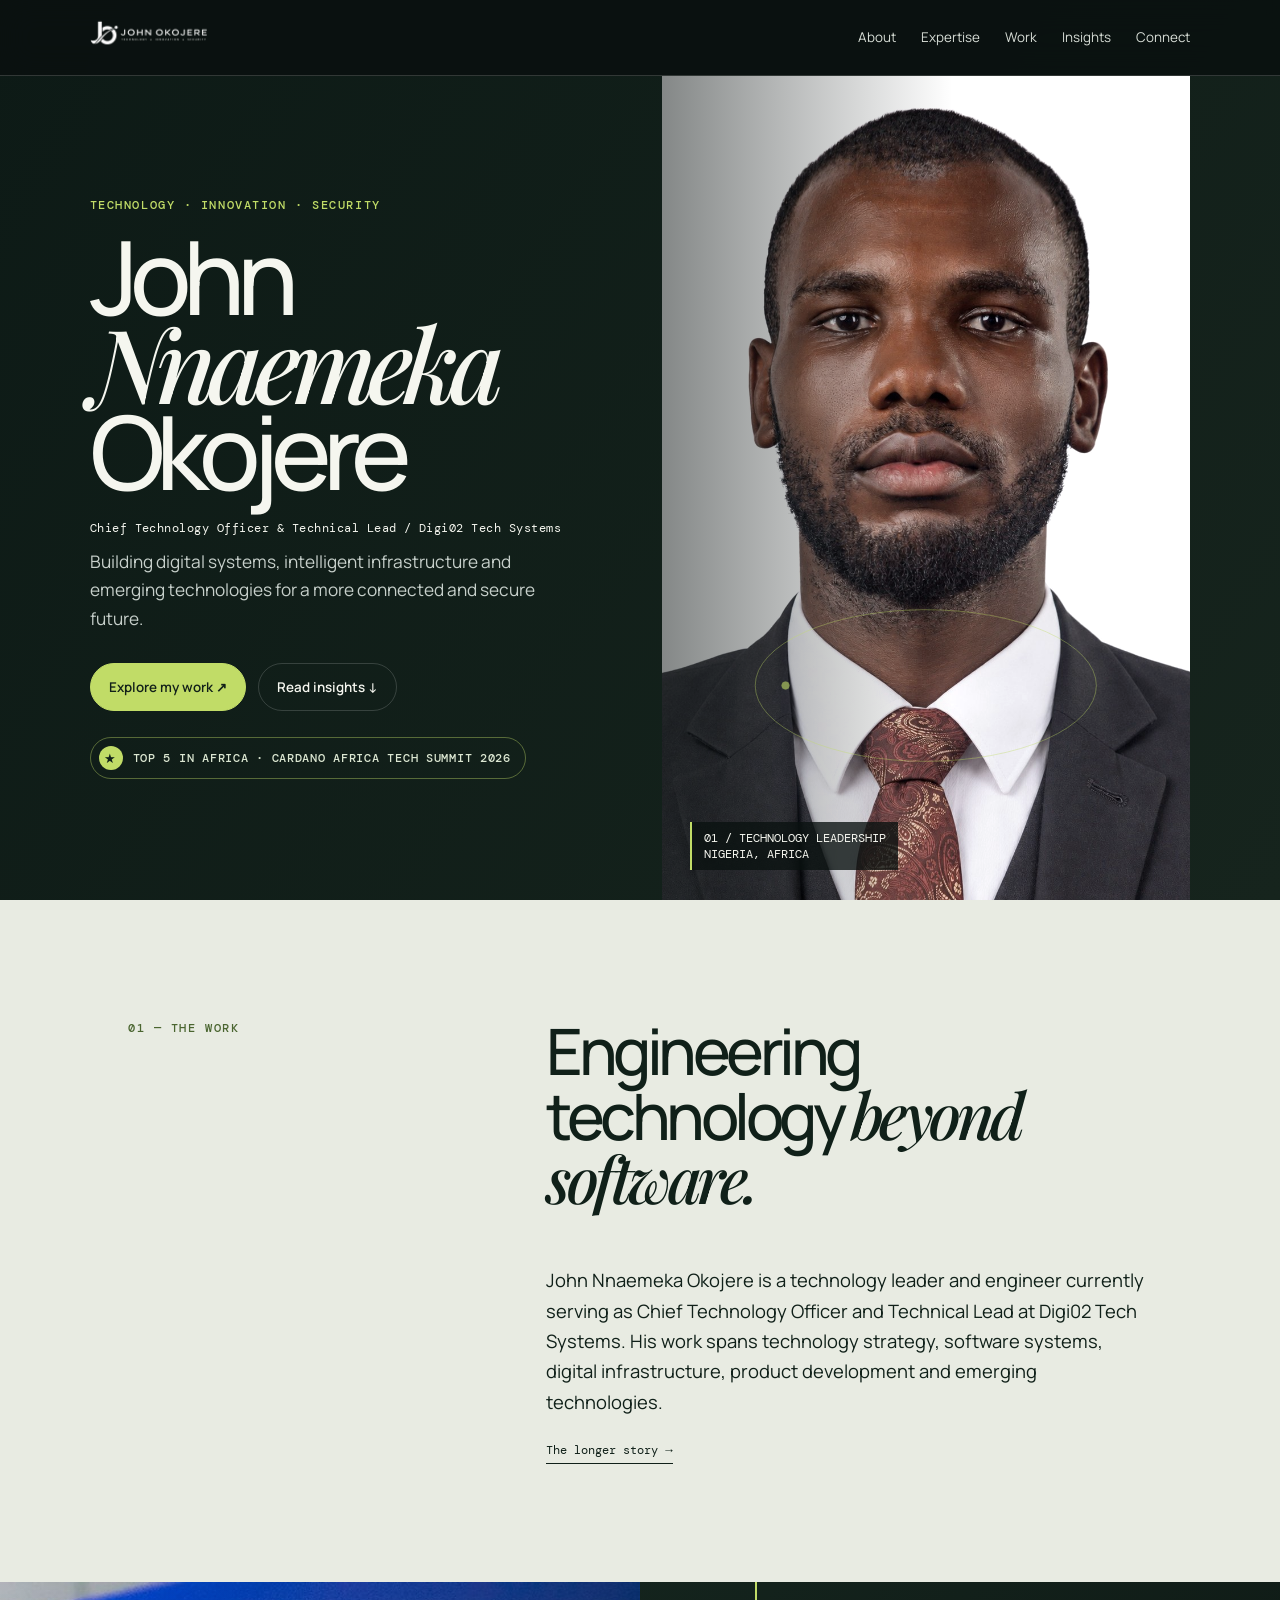
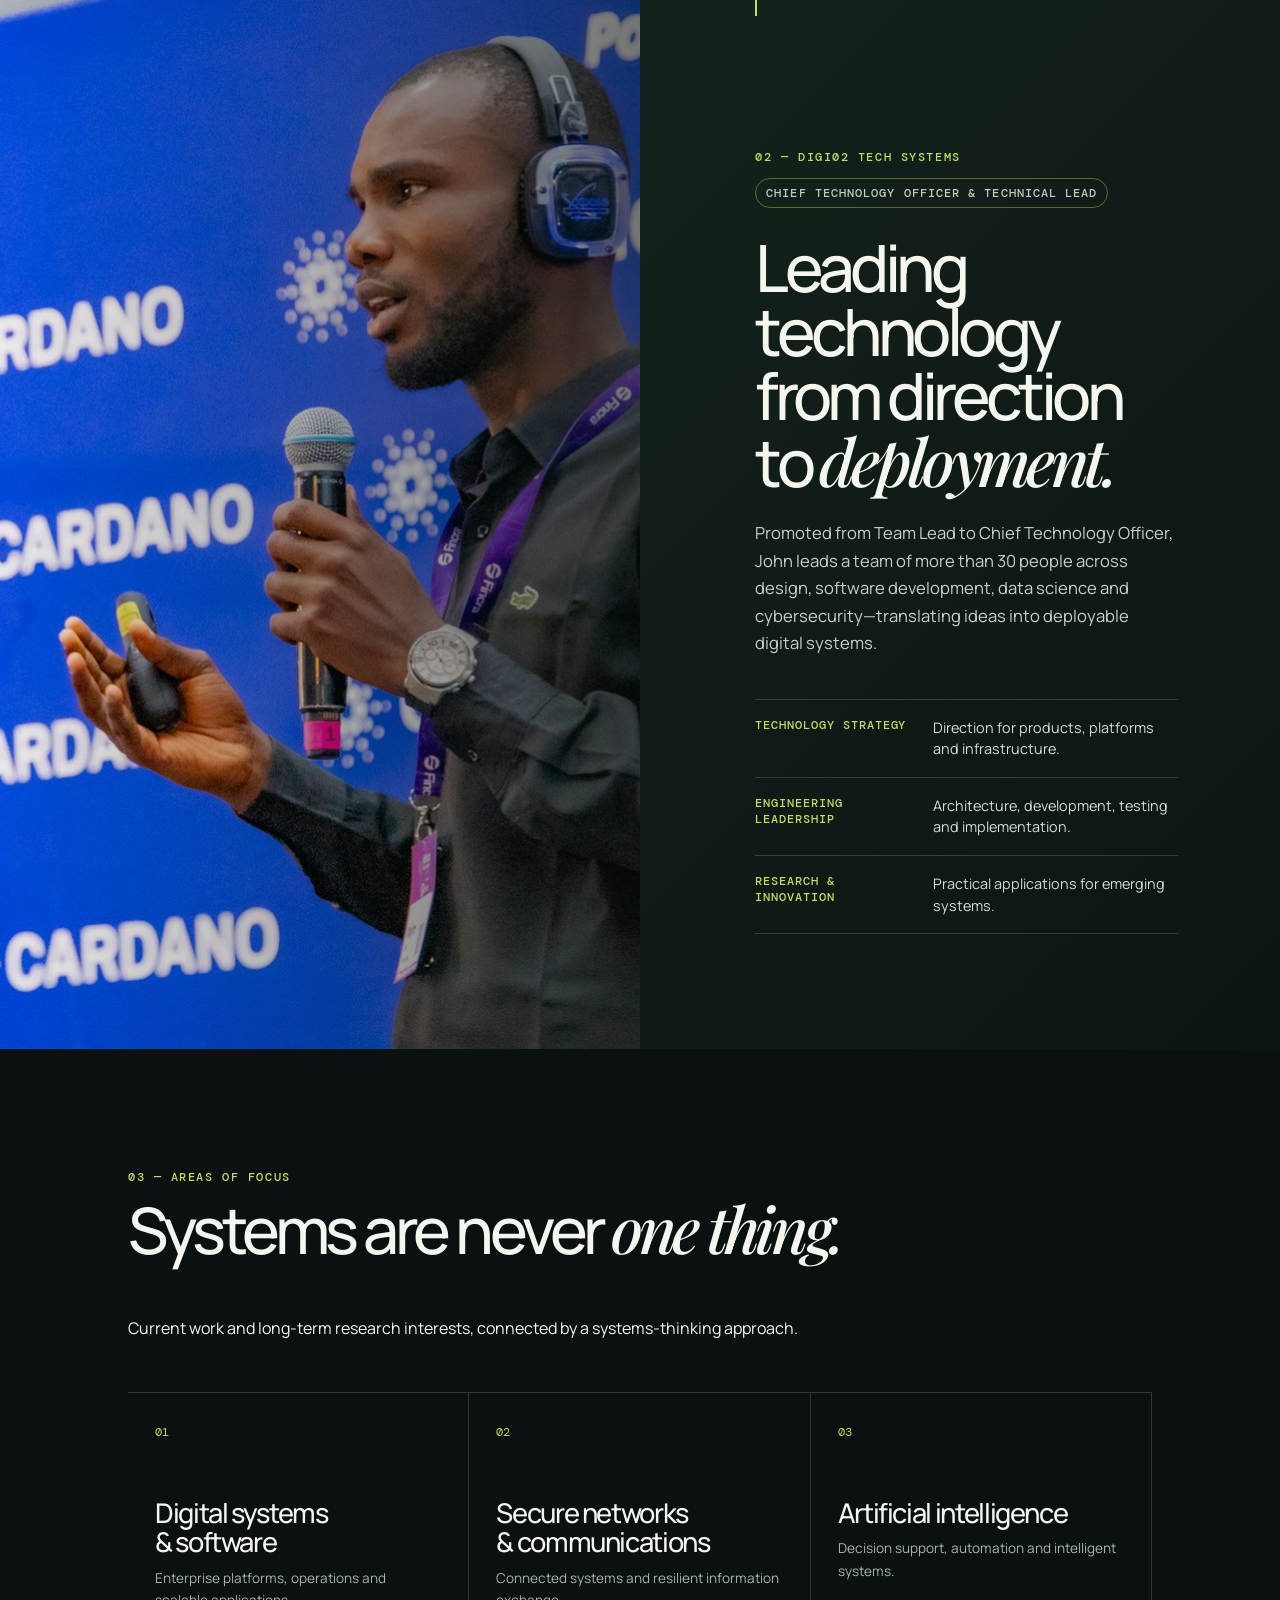
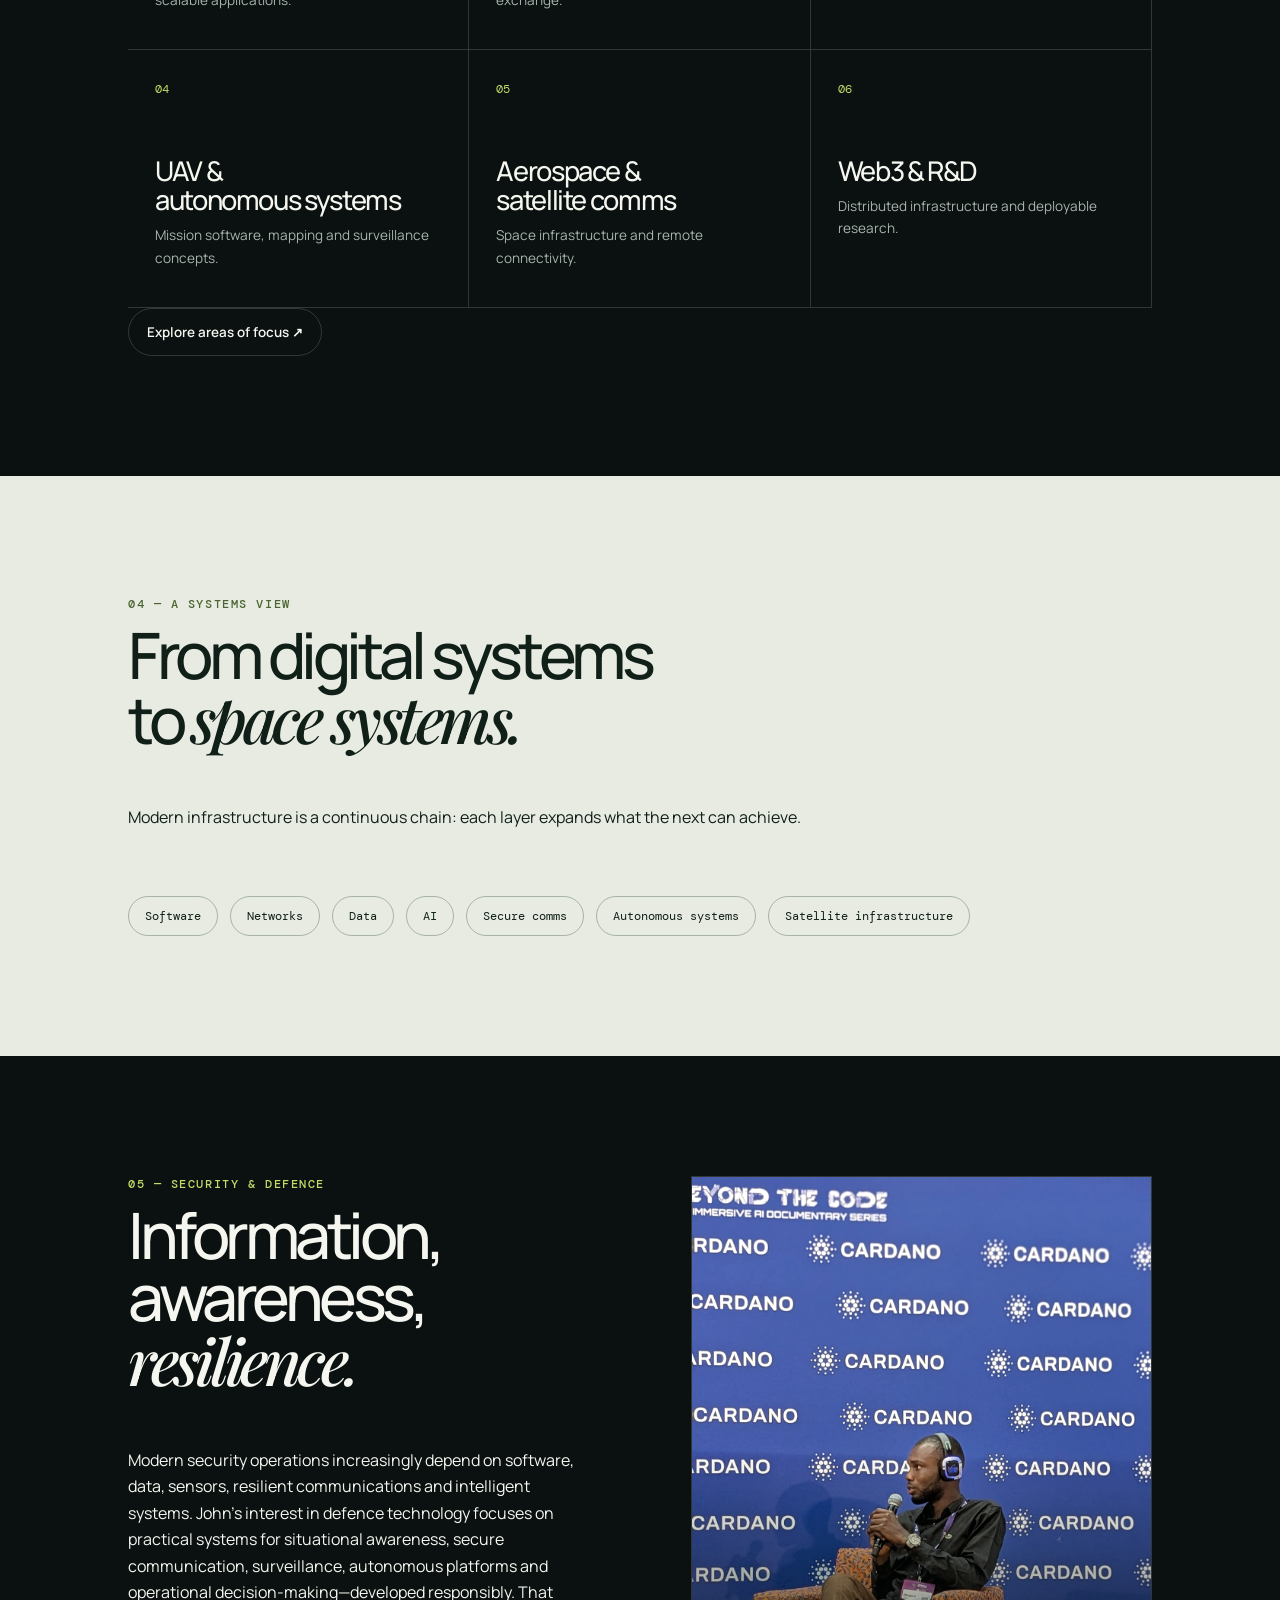
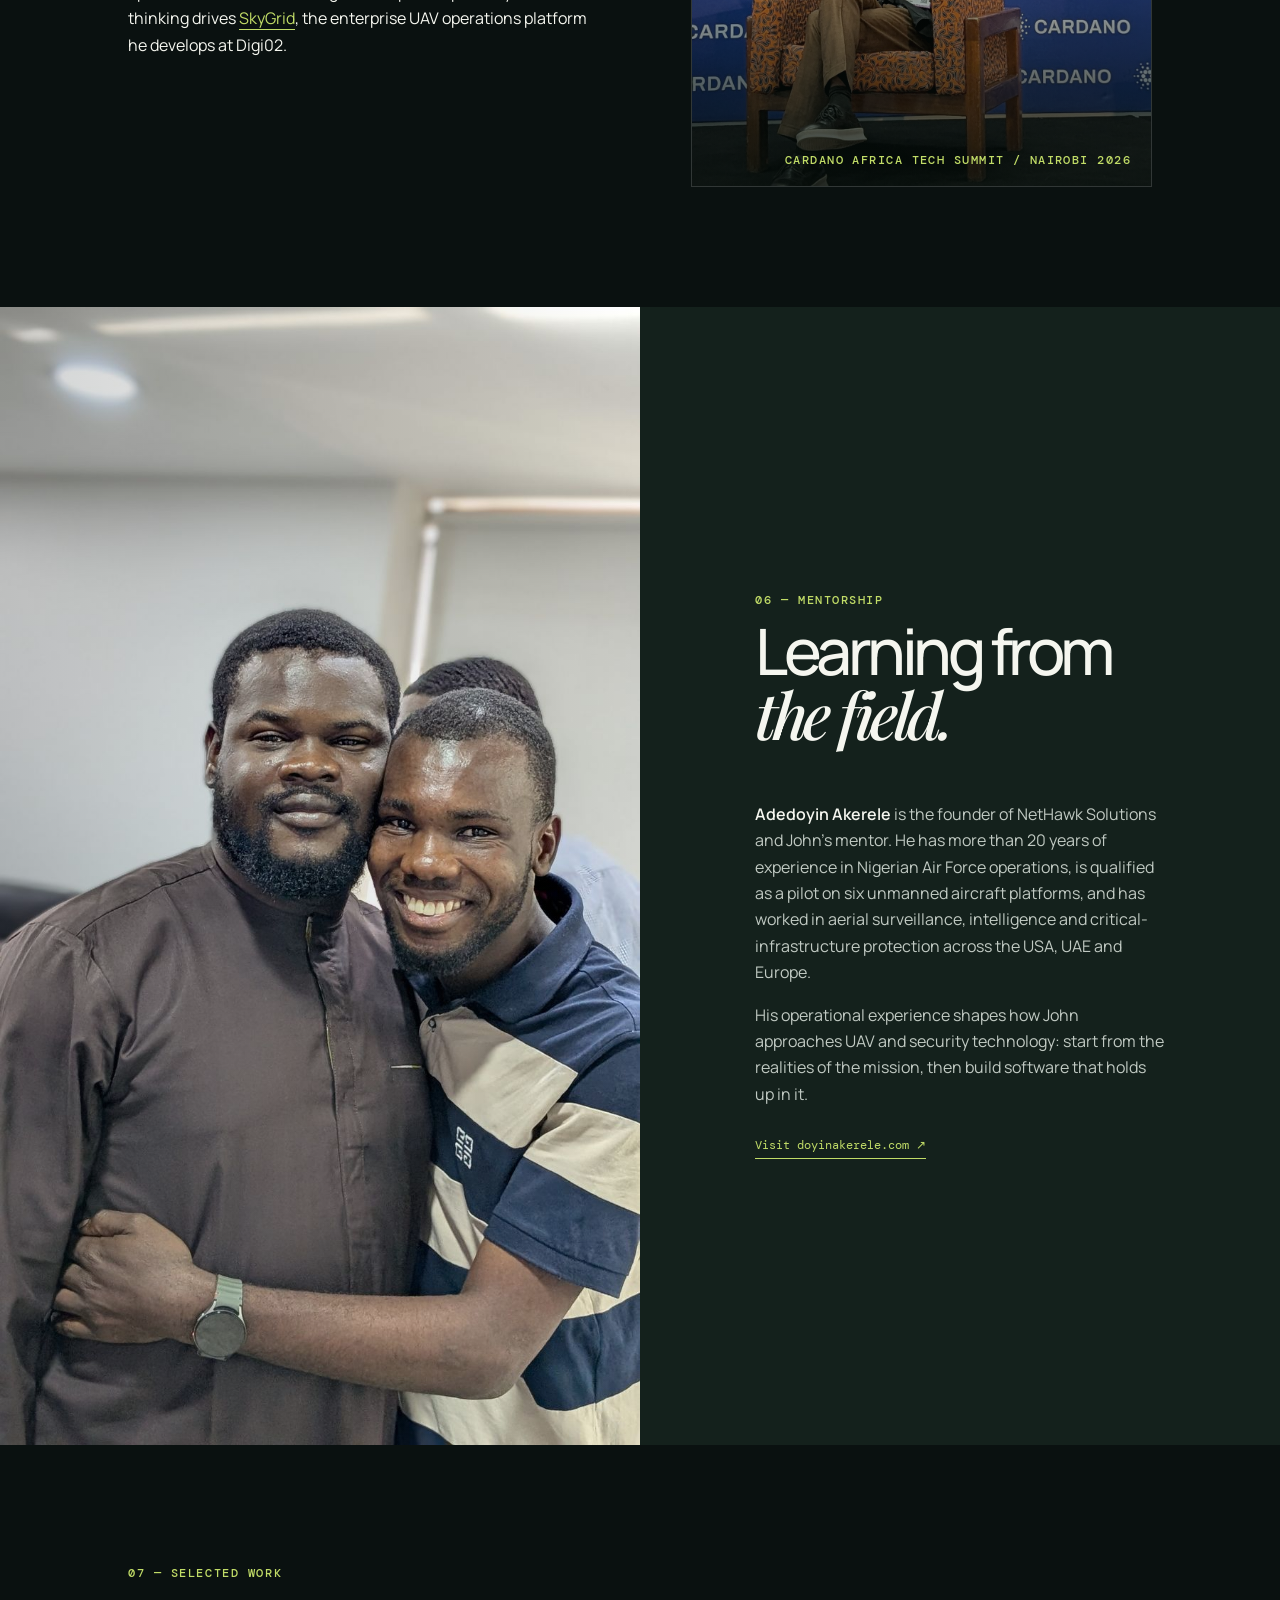
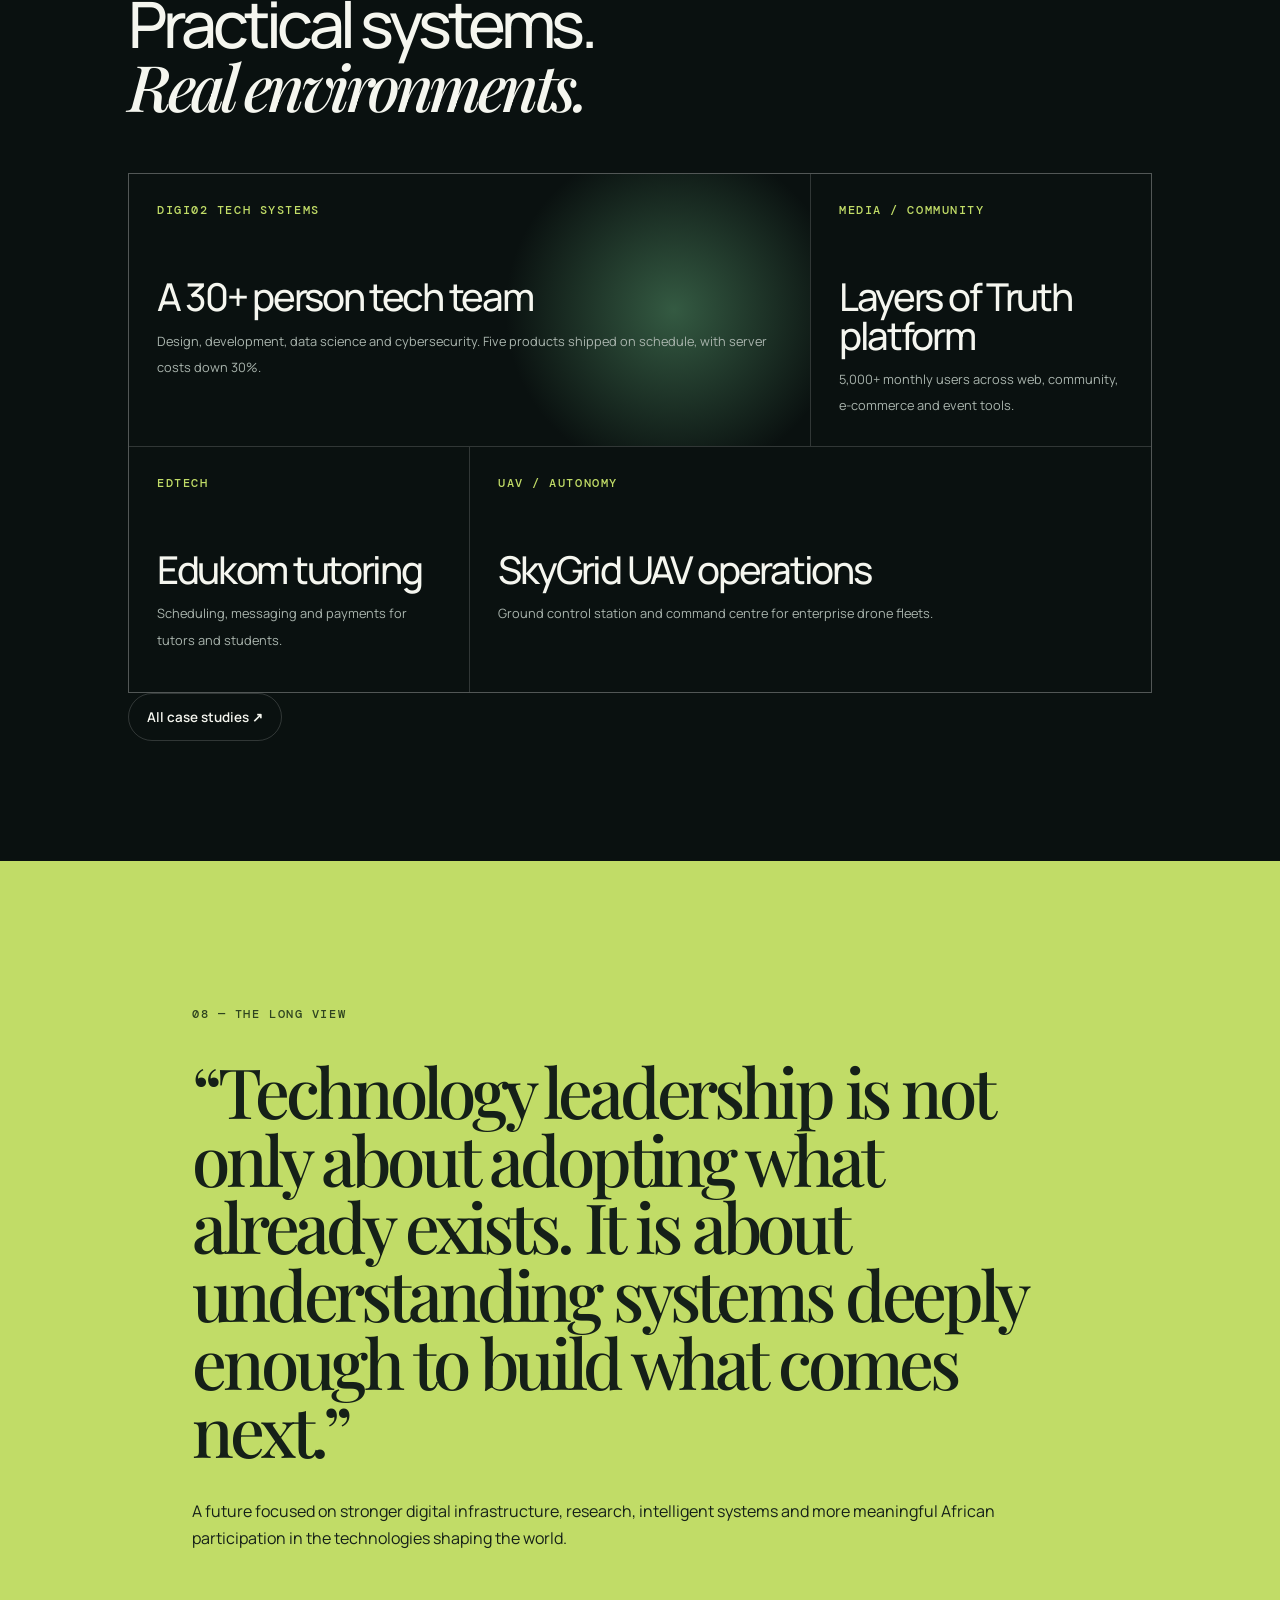
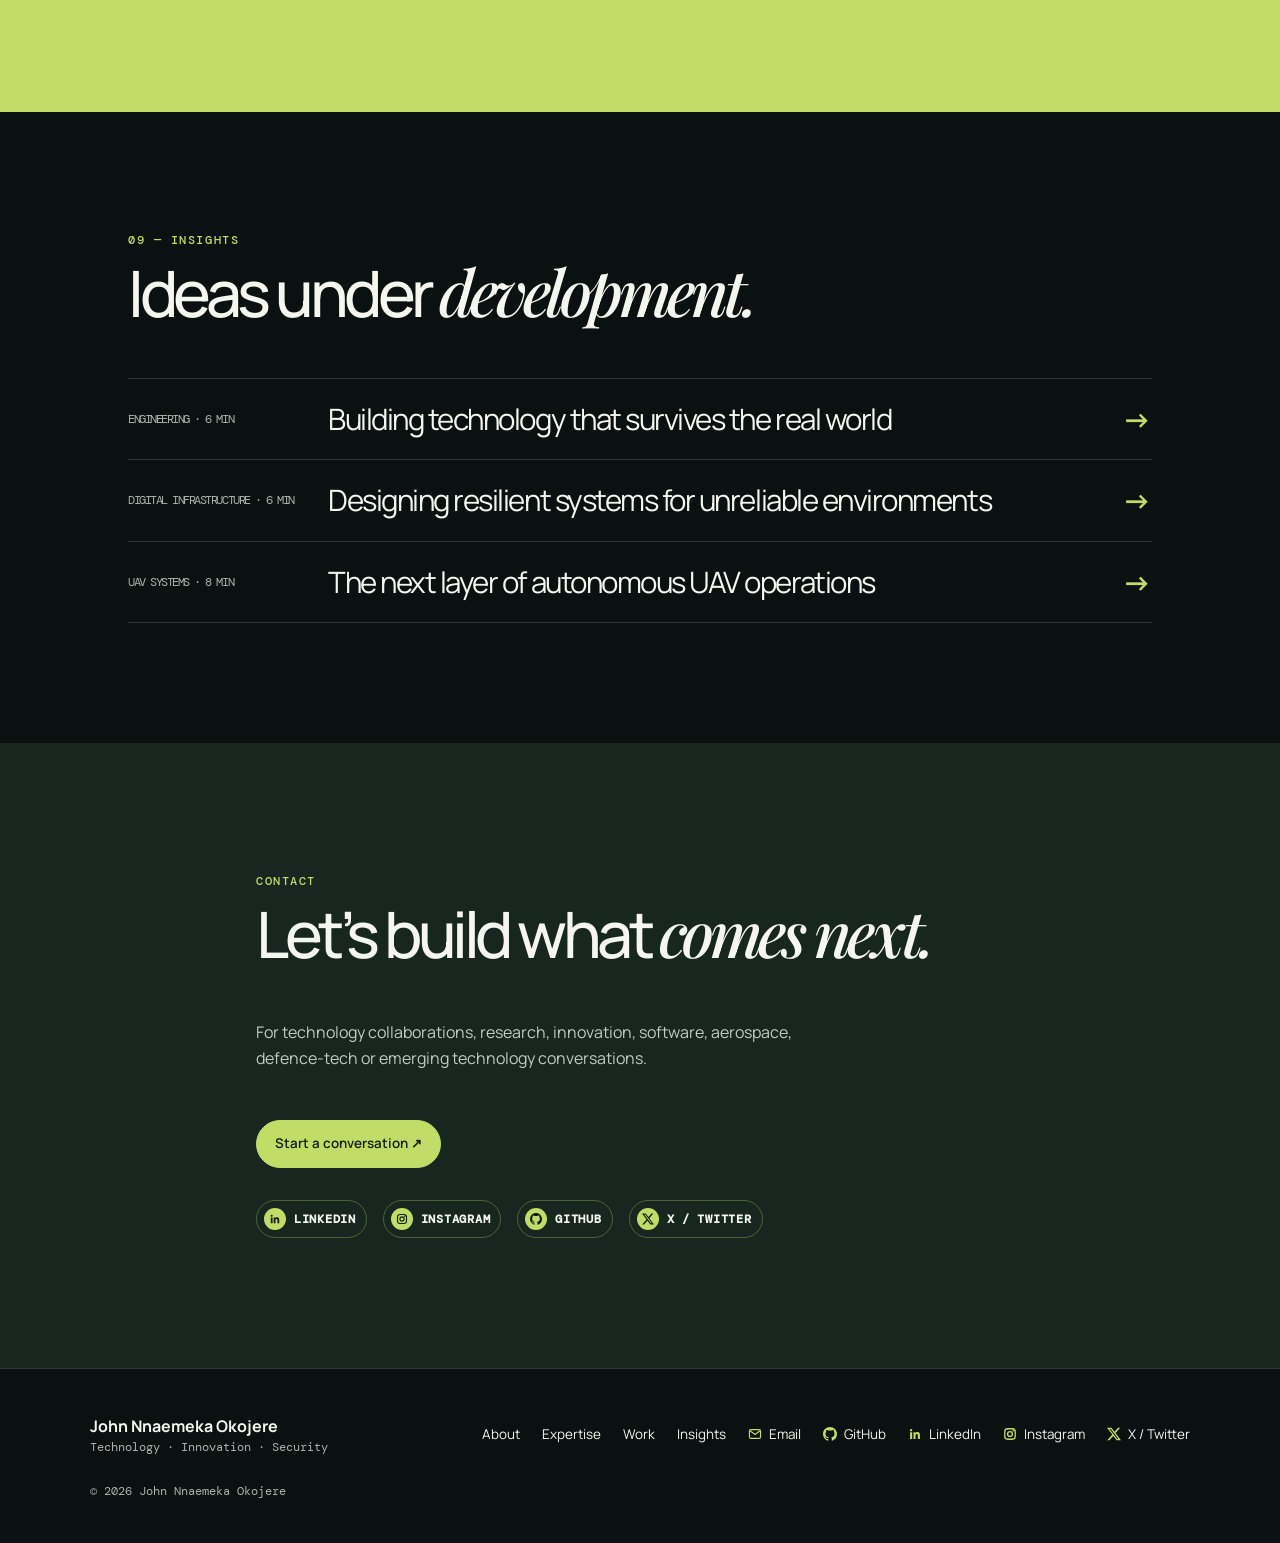
==== commit 3d4d7275: "Add favicon files in ICO and PNG formats - Introduced a new favicon.ico file for the website, provid" ====
--- a/index.html
+++ b/index.html
@@ -1,17 +1,18 @@
-﻿<!doctype html>
+<!doctype html>
 <html lang="en">
 <head>
 <meta charset="utf-8">
 <meta name="viewport" content="width=device-width,initial-scale=1">
 <meta name="description" content="John Nnaemeka Okojere — Chief Technology Officer and Technical Lead at Digi02 Tech Systems. Technology, innovation and security.">
 <meta property="og:title" content="John Nnaemeka Okojere | Technology, Innovation & Security">
-<meta property="og:image" content="assets/Mr John 2 (1).jpg">
-<link rel="canonical" href="https://johnokojere.com/">
-<title>John Nnaemeka Okojere | Technology, Innovation & Security</title>
-<link rel="preconnect" href="https://fonts.googleapis.com">
+<meta property="og:description" content="Chief Technology Officer and Technical Lead at Digi02 Tech Systems."><meta property="og:url" content="https://nnaokojere.space/"><meta property="og:type" content="website"><meta name="twitter:card" content="summary_large_image">
+<meta property="og:image" content="https://nnaokojere.space/assets/optimized/og.jpg">
+<link rel="canonical" href="https://nnaokojere.space/">
+<title>John Nnaemeka Okojere | Technology, Innovation & Security</title><link rel="icon" href="favicon.ico" sizes="48x48"><link rel="icon" type="image/png" href="favicon.png" sizes="64x64"><link rel="icon" type="image/png" href="favicon-512.png" sizes="512x512"><link rel="apple-touch-icon" href="apple-touch-icon.png"><meta name="theme-color" content="#0a1110">
+<link rel="preconnect" href="https://fonts.googleapis.com"><link rel="preconnect" href="https://fonts.gstatic.com" crossorigin>
 <link href="https://fonts.googleapis.com/css2?family=DM+Mono&family=Manrope:wght@400;500;600;700&family=Playfair+Display:ital,wght@0,500;1,500&display=swap" rel="stylesheet">
 <link rel="stylesheet" href="styles.css">
-<script type="application/ld+json">{"@context":"https://schema.org","@type":"Person","name":"John Nnaemeka Okojere","alternateName":"John Okojere","jobTitle":"Chief Technology Officer & Technical Lead","worksFor":{"@type":"Organization","name":"Digi02 Tech Systems"},"alumniOf":{"@type":"CollegeOrUniversity","name":"Air Force Institute of Technology, Kaduna"}}</script>
+<script type="application/ld+json">{"@context": "https://schema.org", "@type": "Person", "@id": "https://nnaokojere.space/#person", "name": "John Nnaemeka Okojere", "givenName": "John", "additionalName": "Nnaemeka", "familyName": "Okojere", "alternateName": "John Okojere", "url": "https://nnaokojere.space/", "image": "https://nnaokojere.space/assets/optimized/about-portrait.jpg", "description": "Software engineer and technology leader based in Kaduna, Nigeria; Chief Technology Officer & Technical Lead at Digi02 Tech Systems and Head of Software Solutions at NetHawk Solutions.", "jobTitle": ["Chief Technology Officer & Technical Lead", "Head of Software Solutions"], "worksFor": [{"@type": "Organization", "name": "Digi02 Tech Systems"}, {"@type": "Organization", "name": "NetHawk Solutions"}], "homeLocation": {"@type": "Place", "name": "Kaduna, Nigeria"}, "alumniOf": {"@type": "CollegeOrUniversity", "name": "Air Force Institute of Technology, Kaduna"}, "hasCredential": [{"@type": "EducationalOccupationalCredential", "credentialCategory": "degree", "name": "Bachelor of Engineering, Information and Communication Engineering", "recognizedBy": {"@type": "CollegeOrUniversity", "name": "Air Force Institute of Technology, Kaduna"}, "dateCreated": "2024"}, {"@type": "EducationalOccupationalCredential", "name": "Fundamentals of Red Hat Enterprise Linux", "credentialCategory": "certificate", "recognizedBy": {"@type": "Organization", "name": "Red Hat"}, "dateCreated": "2025"}, {"@type": "EducationalOccupationalCredential", "name": "Django Web Framework", "credentialCategory": "certificate", "recognizedBy": {"@type": "Organization", "name": "Meta"}, "dateCreated": "2025"}, {"@type": "EducationalOccupationalCredential", "name": "Web3 and Blockchain Fundamentals", "credentialCategory": "certificate", "recognizedBy": {"@type": "Organization", "name": "INSEAD"}, "dateCreated": "2023"}, {"@type": "EducationalOccupationalCredential", "name": "Responsive Web Design", "credentialCategory": "certificate", "recognizedBy": {"@type": "Organization", "name": "freeCodeCamp"}, "dateCreated": "2022"}, {"@type": "EducationalOccupationalCredential", "name": "Legacy JavaScript Algorithms and Data Structures", "credentialCategory": "certificate", "recognizedBy": {"@type": "Organization", "name": "freeCodeCamp"}, "dateCreated": "2022"}], "knowsLanguage": ["English", "Yoruba", "Ika"], "knowsAbout": ["Software engineering", "Python", "Django", "React", "Technology strategy", "Artificial intelligence", "Secure communications", "Autonomous systems", "Satellite communications", "Web3", "Unmanned aerial vehicles"], "sameAs": ["https://www.linkedin.com/in/okojere/", "https://github.com/john-okojere", "https://x.com/JohnOkojere", "https://www.instagram.com/john_okojere"], "award": "Top 5 in Africa, Cardano Africa Tech Summit 2026, Nairobi"}</script>
 </head>
 <body>
 <header class="nav">
@@ -32,15 +33,16 @@
 <p class="kicker">Technology · Innovation · Security</p>
 <h1>John <em>Nnaemeka</em>
 <br>Okojere</h1>
-<p class="role">Chief Technology Officer &amp; Technical Lead / Digi02 Tech Systems</p>
+<p class="role">Chief Technology Officer &amp; Technical Lead / <span class="nowrap">Digi02 Tech Systems</span></p>
 <p>Building digital systems, intelligent infrastructure and emerging technologies for a more connected and secure future.</p>
 <div class="actions">
 <a class="button solid" href="work.html">Explore my work ↗</a>
 <a class="button" href="insights.html">Read insights ↓</a>
 </div>
+<a class="award" href="about.html#recognition"><span aria-hidden="true">★</span>Top 5 in Africa · Cardano Africa Tech Summit 2026</a>
 </div>
 <div class="hero-photo hero-landscape">
-<img src="assets/Mr John 2 (1).jpg" alt="John Nnaemeka Okojere, technology leader and systems builder" fetchpriority="high">
+<img src="assets/optimized/hero.jpg" alt="John Nnaemeka Okojere, studio portrait" fetchpriority="high">
 <span>01 / TECHNOLOGY LEADERSHIP<br>NIGERIA, AFRICA</span>
 <svg viewBox="0 0 600 600" aria-hidden="true">
 <ellipse cx="300" cy="300" rx="270" ry="120"/>
@@ -59,14 +61,14 @@
 </section>
 <section class="story cto">
 <figure>
-<img src="assets/IMG_0500.jpeg" alt="John Okojere in a professional technology environment" loading="lazy">
+<img src="assets/optimized/cto.jpg" alt="John Okojere in a professional technology environment" loading="lazy">
 </figure>
 <div class="cto-copy">
-<p class="kicker">Digi02 Tech Systems</p>
+<p class="kicker">02 — Digi02 Tech Systems</p>
 <p class="role-label">Chief Technology Officer &amp; Technical Lead</p>
 <h2>Leading technology from direction to <em>deployment.</em>
 </h2>
-<p>At Digi02 Tech Systems, John works across technology strategy, engineering and product execution—helping translate ideas into deployable digital systems.</p>
+<p>Promoted from Team Lead to Chief Technology Officer, John leads a team of more than 30 people across design, software development, data science and cybersecurity—translating ideas into deployable digital systems.</p>
 <dl>
 <div>
 <dt>Technology strategy</dt>
@@ -84,7 +86,7 @@
 </div>
 </section>
 <section class="focus">
-<p class="number">02 — AREAS OF FOCUS</p>
+<p class="number">03 — AREAS OF FOCUS</p>
 <h2>Systems are never <em>one thing.</em>
 </h2>
 <p class="deck">Current work and long-term research interests, connected by a systems-thinking approach.</p>
@@ -123,7 +125,7 @@
 <a class="button" href="expertise.html">Explore areas of focus ↗</a>
 </section>
 <section class="map">
-<p class="number">03 — A SYSTEMS VIEW</p>
+<p class="number">04 — A SYSTEMS VIEW</p>
 <h2>From digital systems<br>to <em>space systems.</em>
 </h2>
 <p>Modern infrastructure is a continuous chain: each layer expands what the next can achieve.</p>
@@ -139,63 +141,64 @@
 </section>
 <section class="security">
 <div>
-<p class="kicker">Technology for security &amp; defence</p>
+<p class="kicker">05 — Security &amp; defence</p>
 <h2>Information, awareness, <em>resilience.</em>
 </h2>
-<p>Modern security operations increasingly depend on software, data, sensors, resilient communications and intelligent systems. John’s interest in defence technology focuses on practical systems for situational awareness, secure communication, surveillance and operational decision-making.</p>
+<p>Modern security operations increasingly depend on software, data, sensors, resilient communications and intelligent systems. John’s interest in defence technology focuses on practical systems for situational awareness, secure communication, surveillance, autonomous platforms and operational decision-making—developed responsibly. That thinking drives <a class="inline-link" href="work.html#skygrid">SkyGrid</a>, the enterprise UAV operations platform he develops at Digi02.</p>
 </div>
 <figure class="security-photo">
-<img src="assets/emergingtech.png" alt="John Okojere presenting at a technology event" loading="lazy">
-<figcaption>SECURE SYSTEMS / 2026</figcaption>
+<img src="assets/optimized/security.jpg" alt="John Okojere speaking on stage at the Cardano Africa Tech Summit in Nairobi" loading="lazy">
+<figcaption>CARDANO AFRICA TECH SUMMIT / NAIROBI 2026</figcaption>
 </figure>
 </section>
-<section class="space">
-<div class="photo">
-<img src="assets/IMG (49 of 122).jpeg" alt="John Okojere in a professional technology setting" loading="lazy">
-</div>
-<div>
-<p class="kicker">Defence technology &amp; autonomous systems</p>
-<h2>Software for <em>intelligent operations.</em>
-</h2>
-<p>John is interested in the software, data, secure communications and autonomous-system concepts that can support situational awareness, resilient operations and responsible technology development.</p>
+<section class="story mentor" id="mentor">
+<figure>
+<img src="assets/optimized/mentor.jpg" alt="John Okojere with his mentor Adedoyin Akerele" loading="lazy">
+</figure>
+<div>
+<p class="kicker">06 — Mentorship</p>
+<h2>Learning from <em>the field.</em></h2>
+<p><strong>Adedoyin Akerele</strong> is the founder of NetHawk Solutions and John’s mentor. He has more than 20 years of experience in Nigerian Air Force operations, is qualified as a pilot on six unmanned aircraft platforms, and has worked in aerial surveillance, intelligence and critical-infrastructure protection across the USA, UAE and Europe.</p>
+<p>His operational experience shapes how John approaches UAV and security technology: start from the realities of the mission, then build software that holds up in it.</p>
+<a class="link" href="https://doyinakerele.com" target="_blank" rel="noopener noreferrer">Visit doyinakerele.com ↗</a>
 </div>
 </section>
 <section class="work">
-<p class="number">04 — SELECTED WORK</p>
+<p class="number">07 — SELECTED WORK</p>
 <h2>Practical systems.<br>
 <em>Real environments.</em>
 </h2>
 <div class="work-grid">
-<article class="wide">
+<a class="wide" href="work.html#digi02">
+<p>DIGI02 TECH SYSTEMS</p>
+<h3>A 30+ person tech team</h3>
+<span>Design, development, data science and cybersecurity. Five products shipped on schedule, with server costs down 30%.</span>
+</a>
+<a href="work.html#layers-of-truth">
+<p>MEDIA / COMMUNITY</p>
+<h3>Layers of Truth platform</h3>
+<span>5,000+ monthly users across web, community, e-commerce and event tools.</span>
+</a>
+<a href="work.html#edukom">
+<p>EDTECH</p>
+<h3>Edukom tutoring</h3>
+<span>Scheduling, messaging and payments for tutors and students.</span>
+</a>
+<a href="work.html#skygrid">
 <p>UAV / AUTONOMY</p>
-<h3>Autonomous mission systems</h3>
-<span>Mapping, UAV data and operational workflows.</span>
-</article>
-<article>
-<p>MOBILITY</p>
-<h3>Connected mobility operations</h3>
-<span>Vehicle tracking and operational workflows.</span>
-</article>
-<article>
-<p>COMMUNICATIONS</p>
-<h3>Communication platforms</h3>
-<span>Audio delivery and connected user experiences.</span>
-</article>
-<article>
-<p>SECURITY</p>
-<h3>Secure access systems</h3>
-<span>Controlled access and resilient system design.</span>
-</article>
-</div>
-<a class="button" href="work.html">View selected work ↗</a>
+<h3>SkyGrid UAV operations</h3>
+<span>Ground control station and command centre for enterprise drone fleets.</span>
+</a>
+</div>
+<a class="button" href="work.html">All case studies ↗</a>
 </section>
 <section class="vision">
-<p class="number">05 — THE LONG VIEW</p>
+<p class="number">08 — THE LONG VIEW</p>
 <blockquote>“Technology leadership is not only about adopting what already exists. It is about understanding systems deeply enough to build what comes next.”</blockquote>
 <p>A future focused on stronger digital infrastructure, research, intelligent systems and more meaningful African participation in the technologies shaping the world.</p>
 </section>
 <section class="insights">
-<p class="number">06 — INSIGHTS</p>
+<p class="number">09 — INSIGHTS</p>
 <h2>Ideas under <em>development.</em>
 </h2>
 <div>
@@ -217,35 +220,16 @@
 <p>For technology collaborations, research, innovation, software, aerospace, defence-tech or emerging technology conversations.</p>
 <div class="actions">
 <a class="button solid" href="mailto:nnaokojere@gmail.com">Start a conversation ↗</a>
-<a class="button" href="https://www.nnaokojere.space" target="_blank" rel="noopener noreferrer">Visit my website ↗</a>
 </div>
 <nav class="social-links" aria-label="John Okojere on social media">
-<a class="social-link" href="https://www.linkedin.com/in/okojere/" target="_blank" rel="noopener noreferrer"><span class="social-icon" aria-hidden="true">in</span>LinkedIn</a>
-<a class="social-link" href="https://www.instagram.com/john_okojere" target="_blank" rel="noopener noreferrer"><span class="social-icon" aria-hidden="true">◎</span>Instagram</a>
-<a class="social-link" href="https://github.com/john-okojere" target="_blank" rel="noopener noreferrer"><span class="social-icon" aria-hidden="true">&lt;/&gt;</span>GitHub</a>
-<a class="social-link" href="https://x.com/JohnOkojere" target="_blank" rel="noopener noreferrer"><span class="social-icon" aria-hidden="true">𝕏</span>X / Twitter</a>
+<a class="social-link" href="https://www.linkedin.com/in/okojere/" target="_blank" rel="noopener noreferrer"><span class="social-icon"><svg viewBox="0 0 24 24" aria-hidden="true" focusable="false"><path fill="currentColor" d="M20.447 20.452h-3.554v-5.569c0-1.328-.027-3.037-1.852-3.037-1.853 0-2.136 1.445-2.136 2.939v5.667H9.351V9h3.414v1.561h.046c.477-.9 1.637-1.85 3.37-1.85 3.601 0 4.267 2.37 4.267 5.455v6.286zM5.337 7.433a2.062 2.062 0 1 1 0-4.125 2.062 2.062 0 0 1 0 4.125zm1.782 13.019H3.555V9h3.564v11.452z"/></svg></span>LinkedIn</a>
+<a class="social-link" href="https://www.instagram.com/john_okojere" target="_blank" rel="noopener noreferrer"><span class="social-icon"><svg viewBox="0 0 24 24" aria-hidden="true" focusable="false"><g fill="none" stroke="currentColor" stroke-width="2.2"><rect x="3" y="3" width="18" height="18" rx="5"/><circle cx="12" cy="12" r="4.2"/></g><circle cx="17.4" cy="6.6" r="1.4" fill="currentColor"/></svg></span>Instagram</a>
+<a class="social-link" href="https://github.com/john-okojere" target="_blank" rel="noopener noreferrer"><span class="social-icon"><svg viewBox="0 0 24 24" aria-hidden="true" focusable="false"><path fill="currentColor" transform="scale(1.5)" d="M8 0C3.58 0 0 3.58 0 8c0 3.54 2.29 6.53 5.47 7.59.4.07.55-.17.55-.38 0-.19-.01-.82-.01-1.49-2.01.37-2.53-.49-2.69-.94-.09-.23-.48-.94-.82-1.13-.28-.15-.68-.52-.01-.53.63-.01 1.08.58 1.23.82.72 1.21 1.87.87 2.33.66.07-.52.28-.87.51-1.07-1.78-.2-3.64-.89-3.64-3.95 0-.87.31-1.59.82-2.15-.08-.2-.36-1.02.08-2.12 0 0 .67-.21 2.2.82.64-.18 1.32-.27 2-.27.68 0 1.36.09 2 .27 1.53-1.04 2.2-.82 2.2-.82.44 1.1.16 1.92.08 2.12.51.56.82 1.27.82 2.15 0 3.07-1.87 3.75-3.65 3.95.29.25.54.73.54 1.48 0 1.07-.01 1.93-.01 2.2 0 .21.15.46.55.38A8.013 8.013 0 0 0 16 8c0-4.42-3.58-8-8-8z"/></svg></span>GitHub</a>
+<a class="social-link" href="https://x.com/JohnOkojere" target="_blank" rel="noopener noreferrer"><span class="social-icon"><svg viewBox="0 0 24 24" aria-hidden="true" focusable="false"><path fill="currentColor" d="M18.901 1.153h3.68l-8.04 9.19L24 22.846h-7.406l-5.8-7.584-6.638 7.584H.474l8.6-9.83L0 1.154h7.594l5.243 6.932ZM17.61 20.644h2.039L6.486 3.24H4.298Z"/></svg></span>X / Twitter</a>
 </nav>
 </section>
 </main>
-<footer>
-<div>
-<strong>John Nnaemeka Okojere</strong>
-<span>Technology · Innovation · Security</span>
-</div>
-<nav>
-<a href="about.html">About</a>
-<a href="expertise.html">Expertise</a>
-<a href="work.html">Work</a>
-<a href="insights.html">Insights</a>
-<a href="https://www.nnaokojere.space" target="_blank" rel="noopener noreferrer">Website</a>
-<a href="https://github.com/john-okojere" target="_blank" rel="noopener noreferrer">GitHub</a>
-<a href="https://www.linkedin.com/in/okojere/" target="_blank" rel="noopener noreferrer">LinkedIn</a>
-<a href="https://www.instagram.com/john_okojere" target="_blank" rel="noopener noreferrer">Instagram</a>
-<a href="https://x.com/JohnOkojere" target="_blank" rel="noopener noreferrer">X / Twitter</a>
-</nav>
-<small>© <span id="year">
-</span> John Nnaemeka Okojere</small>
-</footer>
+<footer><div><strong>John Nnaemeka Okojere</strong><span>Technology · Innovation · Security</span></div><nav aria-label="Footer"><a href="about.html">About</a><a href="expertise.html">Expertise</a><a href="work.html">Work</a><a href="insights.html">Insights</a><a href="mailto:nnaokojere@gmail.com"><svg viewBox="0 0 24 24" aria-hidden="true" focusable="false"><g fill="none" stroke="currentColor" stroke-width="2"><rect x="2.5" y="4.5" width="19" height="15" rx="2.5"/><path d="m3.5 6.5 8.5 6.5 8.5-6.5"/></g></svg>Email</a><a href="https://github.com/john-okojere" target="_blank" rel="noopener noreferrer"><svg viewBox="0 0 24 24" aria-hidden="true" focusable="false"><path fill="currentColor" transform="scale(1.5)" d="M8 0C3.58 0 0 3.58 0 8c0 3.54 2.29 6.53 5.47 7.59.4.07.55-.17.55-.38 0-.19-.01-.82-.01-1.49-2.01.37-2.53-.49-2.69-.94-.09-.23-.48-.94-.82-1.13-.28-.15-.68-.52-.01-.53.63-.01 1.08.58 1.23.82.72 1.21 1.87.87 2.33.66.07-.52.28-.87.51-1.07-1.78-.2-3.64-.89-3.64-3.95 0-.87.31-1.59.82-2.15-.08-.2-.36-1.02.08-2.12 0 0 .67-.21 2.2.82.64-.18 1.32-.27 2-.27.68 0 1.36.09 2 .27 1.53-1.04 2.2-.82 2.2-.82.44 1.1.16 1.92.08 2.12.51.56.82 1.27.82 2.15 0 3.07-1.87 3.75-3.65 3.95.29.25.54.73.54 1.48 0 1.07-.01 1.93-.01 2.2 0 .21.15.46.55.38A8.013 8.013 0 0 0 16 8c0-4.42-3.58-8-8-8z"/></svg>GitHub</a><a href="https://www.linkedin.com/in/okojere/" target="_blank" rel="noopener noreferrer"><svg viewBox="0 0 24 24" aria-hidden="true" focusable="false"><path fill="currentColor" d="M20.447 20.452h-3.554v-5.569c0-1.328-.027-3.037-1.852-3.037-1.853 0-2.136 1.445-2.136 2.939v5.667H9.351V9h3.414v1.561h.046c.477-.9 1.637-1.85 3.37-1.85 3.601 0 4.267 2.37 4.267 5.455v6.286zM5.337 7.433a2.062 2.062 0 1 1 0-4.125 2.062 2.062 0 0 1 0 4.125zm1.782 13.019H3.555V9h3.564v11.452z"/></svg>LinkedIn</a><a href="https://www.instagram.com/john_okojere" target="_blank" rel="noopener noreferrer"><svg viewBox="0 0 24 24" aria-hidden="true" focusable="false"><g fill="none" stroke="currentColor" stroke-width="2.2"><rect x="3" y="3" width="18" height="18" rx="5"/><circle cx="12" cy="12" r="4.2"/></g><circle cx="17.4" cy="6.6" r="1.4" fill="currentColor"/></svg>Instagram</a><a href="https://x.com/JohnOkojere" target="_blank" rel="noopener noreferrer"><svg viewBox="0 0 24 24" aria-hidden="true" focusable="false"><path fill="currentColor" d="M18.901 1.153h3.68l-8.04 9.19L24 22.846h-7.406l-5.8-7.584-6.638 7.584H.474l8.6-9.83L0 1.154h7.594l5.243 6.932ZM17.61 20.644h2.039L6.486 3.24H4.298Z"/></svg>X / Twitter</a></nav><small>© <span id="year"></span> John Nnaemeka Okojere</small></footer>
 <script src="script.js">
 </script>
 </body>
--- a/styles.css
+++ b/styles.css
@@ -1,4 +1,4 @@
-﻿:root{--bg:#0a1110;--surface:#14211c;--paper:#e8ebe2;--ink:#102019;--text:#f5f6ef;--muted:#a9b4ad;--accent:#c1dc67;--line:rgba(255,255,255,.16);--sans:Manrope,Arial,sans-serif;--serif:'Playfair Display',Georgia,serif;--mono:'DM Mono',monospace}
+:root{--bg:#0a1110;--surface:#14211c;--paper:#e8ebe2;--ink:#102019;--text:#f5f6ef;--muted:#a9b4ad;--accent:#c1dc67;--line:rgba(255,255,255,.16);--sans:Manrope,Arial,sans-serif;--serif:'Playfair Display',Georgia,serif;--mono:'DM Mono',monospace}
 *{box-sizing:border-box}
 html{scroll-behavior:smooth}
 body{margin:0;background:var(--bg);color:var(--text);font:16px/1.65 var(--sans)}
@@ -8,13 +8,13 @@
 .nav{height:76px;position:fixed;z-index:20;inset:0 0 auto;display:flex;align-items:center;justify-content:space-between;padding:0 7vw;background:#0a1110e8;backdrop-filter:blur(16px);border-bottom:1px solid var(--line)}
 .brand{font:600 .8rem var(--mono);letter-spacing:.12em}
 .brand i{font-style:normal;color:var(--accent)}
-.brand-logo{width:clamp(142px,14vw,210px);height:120px;object-fit:contain;object-position:left center}
+.brand-logo{width:auto;height:52px}
 #menu{display:flex;gap:25px;align-items:center;color:#d7ddd6;font-size:.84rem}
-#menu a:hover{color:var(--accent)}
+#menu a:hover,#menu a[aria-current=page]{color:var(--accent)}
 #menuBtn{display:none}
 .hero{min-height:100vh;display:grid;grid-template-columns:1.04fr .96fr;padding:76px 7vw 0;background:linear-gradient(125deg,#0d1a16,#16241d)}
 .hero-copy{align-self:center;max-width:680px;padding:54px 7vw 54px 0}
-.kicker,.number,.work-grid p{font:500 .68rem var(--mono);letter-spacing:.13em;text-transform:uppercase;color:var(--accent)}
+.kicker,.number,.work-grid p{font:500 .75rem var(--mono);letter-spacing:.13em;text-transform:uppercase;color:var(--accent)}
 h1,h2,h3,p{margin-top:0}
 h1{font:500 clamp(4rem,8vw,8.4rem)/.84 var(--sans);letter-spacing:-.08em;margin:20px 0 26px}
 h2{font:500 clamp(2.8rem,5vw,5.8rem)/.98 var(--sans);letter-spacing:-.07em}
@@ -29,12 +29,13 @@
 .hero-photo{min-height:620px}
 .hero-photo img,.photo img{width:100%;height:100%;object-fit:cover;filter:saturate(.75) contrast(1.05)}
 .hero-photo:after,.photo:after{content:'';position:absolute;inset:0;background:linear-gradient(90deg,rgba(10,17,16,.5),transparent 55%)}
-.hero-photo span{position:absolute;z-index:1;left:28px;bottom:30px;padding:8px 12px;background:#0a1110c7;border-left:2px solid var(--accent);font:.62rem var(--mono)}
+.hero-photo span{position:absolute;z-index:1;left:28px;bottom:30px;padding:8px 12px;background:#0a1110c7;border-left:2px solid var(--accent);font:.75rem var(--mono)}
 .hero-photo svg{position:absolute;inset:12%;z-index:1;width:76%;height:76%;fill:none;stroke:var(--accent);opacity:.6}
 .hero-photo circle{fill:var(--accent)}
 .intro,.focus,.work,.insights{padding:120px 10vw}
 .intro{display:grid;grid-template-columns:1fr 2fr;gap:9vw;background:var(--paper);color:var(--ink)}
-.intro .number,.map .number,.vision .number{color:#617e43}
+.intro .number,.map .number{color:#4a6530}
+.vision .number{color:#2f4420}
 .intro p:not(.number){max-width:730px;font-size:1.15rem}
 .link{font:.78rem var(--mono);border-bottom:1px solid;padding-bottom:5px}
 .story,.space{display:grid;grid-template-columns:1fr 1fr;background:var(--surface);min-height:620px}
@@ -50,18 +51,17 @@
 .focus-grid{display:grid;grid-template-columns:repeat(3,1fr);border-top:1px solid var(--line);margin-top:50px}
 .focus-grid article{min-height:245px;padding:24px 27px;border-right:1px solid var(--line);border-bottom:1px solid var(--line);transition:.25s}
 .focus-grid article:hover{background:#17261f}
-.focus-grid span{font:.65rem var(--mono);color:var(--accent)}
+.focus-grid span{font:.75rem var(--mono);color:var(--accent)}
 .focus-grid h3{font:500 1.7rem/1.08 var(--sans);letter-spacing:-.05em;margin:55px 0 10px}
 .focus-grid p{font-size:.85rem;color:var(--muted)}
 .map{padding:120px 10vw;background:var(--paper);color:var(--ink)}
-.chain{display:flex;gap:12px;overflow:auto;margin-top:65px;padding-bottom:14px}
-.chain span{flex:none;padding:11px 16px;border:1px solid #a7b3a7;border-radius:99px;font:.7rem var(--mono)}
+.chain{display:flex;flex-wrap:wrap;gap:12px;margin-top:65px}
+.chain span{padding:11px 16px;border:1px solid #a7b3a7;border-radius:99px;font:.78rem var(--mono)}
 .security{display:grid;grid-template-columns:1fr 1fr;gap:8vw;padding:120px 10vw;background:#0a1110}
-.radar{min-height:390px;border:1px solid var(--line);background:radial-gradient(circle,transparent 21%,rgba(193,220,103,.13) 21.4%,transparent 21.8%,transparent 42%,rgba(193,220,103,.1) 42.4%,transparent 42.8%)}
 .security-photo{position:relative;min-height:430px;margin:0;overflow:hidden;border:1px solid var(--line)}
 .security-photo::after{content:'';position:absolute;inset:0;background:linear-gradient(180deg,transparent 45%,rgba(5,13,10,.85))}
 .security-photo img{width:100%;height:100%;object-fit:cover;filter:saturate(.72) contrast(1.08)}
-.security-photo figcaption{position:absolute;z-index:1;right:20px;bottom:18px;color:var(--accent);font:500 .64rem var(--mono);letter-spacing:.12em}
+.security-photo figcaption{position:absolute;z-index:1;right:20px;bottom:18px;color:var(--accent);font:500 .75rem var(--mono);letter-spacing:.12em}
 .work-grid{display:grid;grid-template-columns:repeat(3,1fr);gap:1px;margin-top:45px;border:1px solid var(--line);background:var(--line)}
 .work-grid article{min-height:245px;padding:28px;background:var(--bg)}
 .work-grid .wide{grid-column:span 2;background:radial-gradient(circle at 80% 50%,#345a42,transparent 30%),var(--bg)}
@@ -72,19 +72,20 @@
 .insights{background:#0a1110}
 .insights>div{border-top:1px solid var(--line)}
 .insights a{display:grid;grid-template-columns:180px 1fr 30px;gap:20px;align-items:center;padding:24px 0;border-bottom:1px solid var(--line);font-size:clamp(1.25rem,2.3vw,2.3rem);line-height:1.1;letter-spacing:-.05em}
-.insights small{font:.63rem var(--mono);color:var(--muted)}
+.insights small{font:.75rem var(--mono);color:var(--muted)}
 .insights b{color:var(--accent)}
 .contact{padding:130px 20vw;background:#17261f}
 .contact>p:not(.kicker){max-width:600px;color:#c1cbc3}
 .contact .button{margin-top:18px}
 .social-links{display:flex;flex-wrap:wrap;gap:10px 16px;margin-top:32px}
-.social-link{display:inline-flex;align-items:center;gap:8px;padding:7px 10px 7px 7px;border:1px solid rgba(193,220,103,.32);border-radius:99px;color:var(--text);font:600 .67rem var(--mono);letter-spacing:.06em;text-transform:uppercase;transition:border-color .2s,background .2s,color .2s}
+.social-link{display:inline-flex;align-items:center;gap:8px;padding:7px 10px 7px 7px;border:1px solid rgba(193,220,103,.32);border-radius:99px;color:var(--text);font:600 .75rem var(--mono);letter-spacing:.06em;text-transform:uppercase;transition:border-color .2s,background .2s,color .2s}
 .social-link:hover{border-color:var(--accent);background:var(--accent);color:var(--ink)}
-.social-icon{display:grid;place-items:center;width:22px;height:22px;border-radius:50%;background:var(--accent);color:var(--ink);font:700 .63rem/1 var(--sans);letter-spacing:-.06em}
+.social-icon{display:grid;place-items:center;width:22px;height:22px;border-radius:50%;background:var(--accent);color:var(--ink);font:700 .7rem/1 var(--sans);letter-spacing:-.06em}
 footer{display:grid;grid-template-columns:1fr auto;gap:28px;padding:44px 7vw;background:#0a1110;border-top:1px solid var(--line)}
 footer strong,footer span{display:block}
-footer div span,footer small{font:.68rem var(--mono);color:var(--muted)}
-footer nav{display:flex;gap:10px 22px;flex-wrap:wrap;font-size:.78rem}
+footer div span,footer small{font:.75rem var(--mono);color:var(--muted)}
+footer nav{display:flex;gap:10px 22px;flex-wrap:wrap;font-size:.84rem}
+footer nav a:hover{color:var(--accent)}
 @media(max-width:850px){.hero,.intro,.story,.space,.security{grid-template-columns:1fr}
 .hero{padding:76px 22px 0}
 .hero-copy{padding:68px 0 35px}
@@ -99,10 +100,11 @@
 .focus-grid{grid-template-columns:repeat(2,1fr)}
 .vision,.contact{padding:90px 22px}
 .nav{padding:0 22px}
-.brand-logo{width:150px;height:120px}
-#menuBtn{display:block;background:transparent;border:0;color:var(--text);font:.75rem var(--mono)}
+.brand-logo{height:44px}
+#menuBtn{display:block;background:transparent;border:0;color:var(--text);font:.8rem var(--mono);min-height:44px;cursor:pointer}
 #menu{display:none;position:absolute;top:76px;left:0;right:0;flex-direction:column;align-items:flex-start;padding:22px;background:#0a1110;border-bottom:1px solid var(--line)}
 #menu.open{display:flex}
+#menu a{padding:6px 0}
 }
 @media(max-width:520px){h1{font-size:4rem}
 .focus-grid,.work-grid{grid-template-columns:1fr}
@@ -125,12 +127,118 @@
 .cto-copy{position:relative;max-width:720px;padding-right:clamp(40px,8vw,130px)!important}
 .cto-copy::before{content:'';position:absolute;left:clamp(50px,9vw,140px);top:0;width:2px;height:34px;background:var(--accent)}
 .cto-copy .kicker{margin:52px 0 13px}
-.cto-copy .role-label{display:inline-flex;align-items:center;gap:10px;margin:0;padding:7px 10px;border:1px solid rgba(193,220,103,.4);border-radius:99px;color:#dce7d2;font:500 .65rem/1.2 var(--mono);letter-spacing:.09em;text-transform:uppercase}
+.cto-copy .role-label{display:inline-flex;align-items:center;gap:10px;margin:0;padding:7px 10px;border:1px solid rgba(193,220,103,.4);border-radius:99px;color:#dce7d2;font:500 .75rem/1.2 var(--mono);letter-spacing:.09em;text-transform:uppercase}
 .cto-copy h2{max-width:690px;margin:28px 0 24px;font-size:clamp(3rem,5.1vw,5.6rem)}
 .cto-copy>p:not(.kicker):not(.role-label){max-width:540px;font-size:1.04rem;color:#c8d1c9}
 .cto-copy dl{margin:42px 0 0;border-top:1px solid var(--line)}
 .cto-copy dl div{display:grid;grid-template-columns:minmax(145px,.85fr) 1.35fr;gap:24px;padding:17px 0;border-bottom:1px solid var(--line)}
-.cto-copy dt{color:var(--accent);font:500 .7rem/1.35 var(--mono);letter-spacing:.08em;text-transform:uppercase}
+.cto-copy dt{color:var(--accent);font:500 .75rem/1.35 var(--mono);letter-spacing:.08em;text-transform:uppercase}
 .cto-copy dd{margin:0;color:#d6ddd6;font-size:.9rem;line-height:1.5}
 @media(max-width:850px){.cto figure{min-height:480px}.cto-copy{max-width:none;padding-right:22px!important}.cto-copy::before{left:22px}.cto-copy .kicker{margin-top:48px}}
 @media(max-width:520px){.cto-copy dl div{grid-template-columns:1fr;gap:5px;padding:16px 0}.cto-copy h2{font-size:clamp(2.7rem,13vw,4rem)}}
+
+/* Work page: case studies */
+.stat-strip{display:grid;grid-template-columns:repeat(4,1fr);background:var(--paper);color:var(--ink)}
+.stat-strip div{padding:44px 3vw;border-right:1px solid #c9d0c3}
+.stat-strip div:last-child{border-right:0}
+.stat-strip strong{display:block;font:500 clamp(2.4rem,4vw,3.8rem)/1 var(--sans);letter-spacing:-.06em}
+.stat-strip span{display:block;margin-top:10px;font:.75rem/1.4 var(--mono);letter-spacing:.06em;text-transform:uppercase;color:#4a6530}
+.cases{padding:40px 10vw 60px;background:var(--bg)}
+.case{display:grid;grid-template-columns:minmax(200px,1fr) 3fr;gap:6vw;padding:90px 0;border-bottom:1px solid var(--line);scroll-margin-top:76px}
+.case-meta{align-self:start;position:sticky;top:110px}
+.case-no{display:block;font:500 3.6rem/1 var(--serif);font-style:italic;color:var(--accent);margin-bottom:22px}
+.case-role{margin:6px 0 20px;color:var(--muted);font-size:.92rem}
+.tags{display:flex;flex-wrap:wrap;gap:8px;margin:0;padding:0;list-style:none}
+.tags li{padding:5px 10px;border:1px solid var(--line);border-radius:99px;font:.75rem var(--mono);color:#d7ddd6}
+.case-body h2{font-size:clamp(2.2rem,4vw,4.2rem);margin-bottom:22px}
+.case-lede{max-width:680px;font-size:1.12rem;color:#c6cfca}
+.case-stats{display:grid;grid-template-columns:repeat(auto-fit,minmax(150px,1fr));gap:1px;margin:40px 0;border:1px solid var(--line);background:var(--line)}
+.case-stats div{padding:22px;background:var(--bg)}
+.case-stats dt{font:500 clamp(2rem,3vw,2.8rem)/1 var(--sans);letter-spacing:-.05em;color:var(--accent)}
+.case-stats dd{margin:10px 0 0;font-size:.85rem;line-height:1.45;color:var(--muted)}
+.case-cols{display:grid;grid-template-columns:1fr 1.4fr;gap:44px;margin-top:40px}
+.case-cols h3{margin-bottom:12px;font:500 .75rem var(--mono);letter-spacing:.12em;text-transform:uppercase;color:var(--accent)}
+.case-cols p,.case-cols li{color:#c0c9c2;font-size:.98rem}
+.case-cols ul{margin:0;padding-left:18px}
+.case-cols li{margin-bottom:10px}
+.case-cols b{color:var(--text);font-weight:600}
+.case-links{display:flex;flex-wrap:wrap;gap:12px 26px;margin:34px 0 0}
+.case-links a{font:.78rem var(--mono);border-bottom:1px solid var(--accent);padding-bottom:4px}
+.case-links a:hover{color:var(--accent)}
+.also{padding:80px 10vw;background:var(--surface)}
+.also ul{margin:30px 0 0;padding:0;list-style:none;border-top:1px solid var(--line)}
+.also li{display:grid;grid-template-columns:minmax(200px,1fr) 3fr;gap:6vw;padding:22px 0;border-bottom:1px solid var(--line)}
+.also strong{font-weight:600}
+.also span{color:#c0c9c2}
+.rnd .work-grid{grid-template-columns:repeat(2,1fr);margin-bottom:40px}
+.work-grid a{display:block;min-height:245px;padding:28px;background:var(--bg);transition:background .25s}
+.work-grid a:hover{background:#17261f}
+.work-grid a.wide{grid-column:span 2;background:radial-gradient(circle at 80% 50%,#345a42,transparent 30%),var(--bg)}
+.work-grid a:hover h3{color:var(--accent)}
+@media(max-width:850px){.stat-strip{grid-template-columns:repeat(2,1fr)}.stat-strip div{padding:30px 22px;border-bottom:1px solid #c9d0c3}
+.cases{padding:20px 22px 40px}.case{grid-template-columns:1fr;gap:28px;padding:64px 0}.case-meta{position:static}
+.case-cols{grid-template-columns:1fr;gap:26px}.also{padding:64px 22px}.also li{grid-template-columns:1fr;gap:6px}}
+@media(max-width:520px){.rnd .work-grid{grid-template-columns:1fr}.work-grid a.wide{grid-column:auto}}
+.work-grid>:nth-child(4):last-child{grid-column:span 2}
+@media(max-width:520px){.work-grid>:nth-child(4):last-child{grid-column:auto}}
+@media(max-width:520px){.case-stats{grid-template-columns:repeat(2,1fr)}.case-stats div:last-child:nth-child(odd){grid-column:1/-1}}
+
+/* About page: biography, infobox, timeline, credentials, press */
+.bio{display:grid;grid-template-columns:1.6fr 1fr;gap:7vw;align-items:start;padding:120px 10vw;background:var(--bg)}
+.bio-text h2{margin-bottom:34px}
+.bio-text p:not(.number){max-width:680px;font-size:1.08rem;color:#c6cfca}
+.bio-text strong{color:var(--text);font-weight:600}
+.infobox{position:sticky;top:110px;border:1px solid var(--line);background:var(--surface)}
+.infobox-title{margin:0;padding:18px 22px;border-bottom:1px solid var(--line);font:500 1.3rem/1.2 var(--serif);font-style:italic}
+.infobox dl{margin:0;padding:6px 22px 14px}
+.infobox dl div{display:grid;grid-template-columns:110px 1fr;gap:16px;padding:11px 0;border-bottom:1px solid var(--line)}
+.infobox dl div:last-child{border-bottom:0}
+.infobox dt{font:500 .75rem/1.5 var(--mono);letter-spacing:.06em;text-transform:uppercase;color:var(--accent)}
+.infobox dd{margin:0;font-size:.9rem;line-height:1.5;color:#d6ddd6}
+.infobox a{border-bottom:1px solid var(--accent)}
+.timeline{padding:120px 10vw;background:var(--paper);color:var(--ink)}
+.timeline .number,.credentials .number,.press .number{color:#4a6530}
+.timeline ol{margin:50px 0 0;padding:0;list-style:none;border-top:1px solid #c9d0c3}
+.timeline li{display:grid;grid-template-columns:180px 1fr;gap:5vw;padding:22px 0;border-bottom:1px solid #c9d0c3}
+.timeline time{font:500 .8rem/1.9 var(--mono);letter-spacing:.06em;color:#4a6530}
+.timeline strong{display:block;font-size:1.25rem;font-weight:600;letter-spacing:-.02em}
+.timeline span{display:block;margin-top:4px;color:#3d4d44;max-width:720px}
+.credentials{display:grid;grid-template-columns:1fr 1fr;gap:7vw;padding:0 10vw 120px;background:var(--paper);color:var(--ink)}
+.cred-list{margin:24px 0 0;padding:0;list-style:none;border-top:1px solid #c9d0c3}
+.cred-list li{padding:16px 0;border-bottom:1px solid #c9d0c3}
+.cred-list strong{display:block;font-weight:600}
+.cred-list span{display:block;font-size:.92rem;color:#3d4d44}
+.press{padding:120px 10vw;background:var(--accent);color:#152018}
+.press .number{color:#2f4420}
+.press blockquote{max-width:900px;margin:30px 0 10px;font:500 clamp(1.3rem,2.2vw,1.8rem)/1.4 var(--sans);letter-spacing:-.02em}
+.press .button{border-color:#152018;cursor:pointer;font-family:var(--sans);color:#152018;background:transparent}
+.press .button.solid{background:#152018;color:var(--accent)}
+.press-note{margin-top:30px;font:.8rem var(--mono)}
+.press-note a{border-bottom:1px solid}
+@media(max-width:850px){.bio{grid-template-columns:1fr;gap:50px;padding:82px 22px}.infobox{position:static}
+.timeline,.press{padding:82px 22px}.timeline li{grid-template-columns:1fr;gap:4px}
+.credentials{grid-template-columns:1fr;gap:50px;padding:0 22px 82px}}
+@media(max-width:520px){.infobox dl div{grid-template-columns:1fr;gap:2px}}
+
+/* Award badge, mentor section */
+.award{display:inline-flex;align-items:center;gap:10px;margin-top:26px;padding:8px 14px 8px 8px;border:1px solid rgba(193,220,103,.4);border-radius:99px;font:500 .75rem var(--mono);letter-spacing:.06em;text-transform:uppercase;color:#dce7d2;transition:border-color .2s}
+.award span{display:grid;place-items:center;width:24px;height:24px;border-radius:50%;background:var(--accent);color:var(--ink);font-size:.8rem}
+.award:hover{border-color:var(--accent)}
+.hero-photo img{object-position:center 20%}
+.mentor figure img{object-position:center 42%}
+.mentor strong{color:var(--text);font-weight:600}
+.mentor .link{display:inline-block;margin-top:14px;color:var(--accent)}
+.cred-award strong{color:#2f4420}
+.cred-award strong::before{content:'★ '}
+.nowrap{white-space:nowrap}
+.hero-photo svg{inset:auto 12% 3%;height:46%}
+.inline-link{color:var(--accent);border-bottom:1px solid}
+.hero-photo img{object-position:center top}
+.security-photo img{object-position:center 30%}
+
+/* Brand icons */
+.social-icon svg{width:12px;height:12px}
+.social-link:hover .social-icon{background:var(--ink);color:var(--accent)}
+footer nav a{display:inline-flex;align-items:center;gap:7px}
+footer nav a svg{width:14px;height:14px;flex:none;color:var(--accent)}
+footer small span{display:inline}
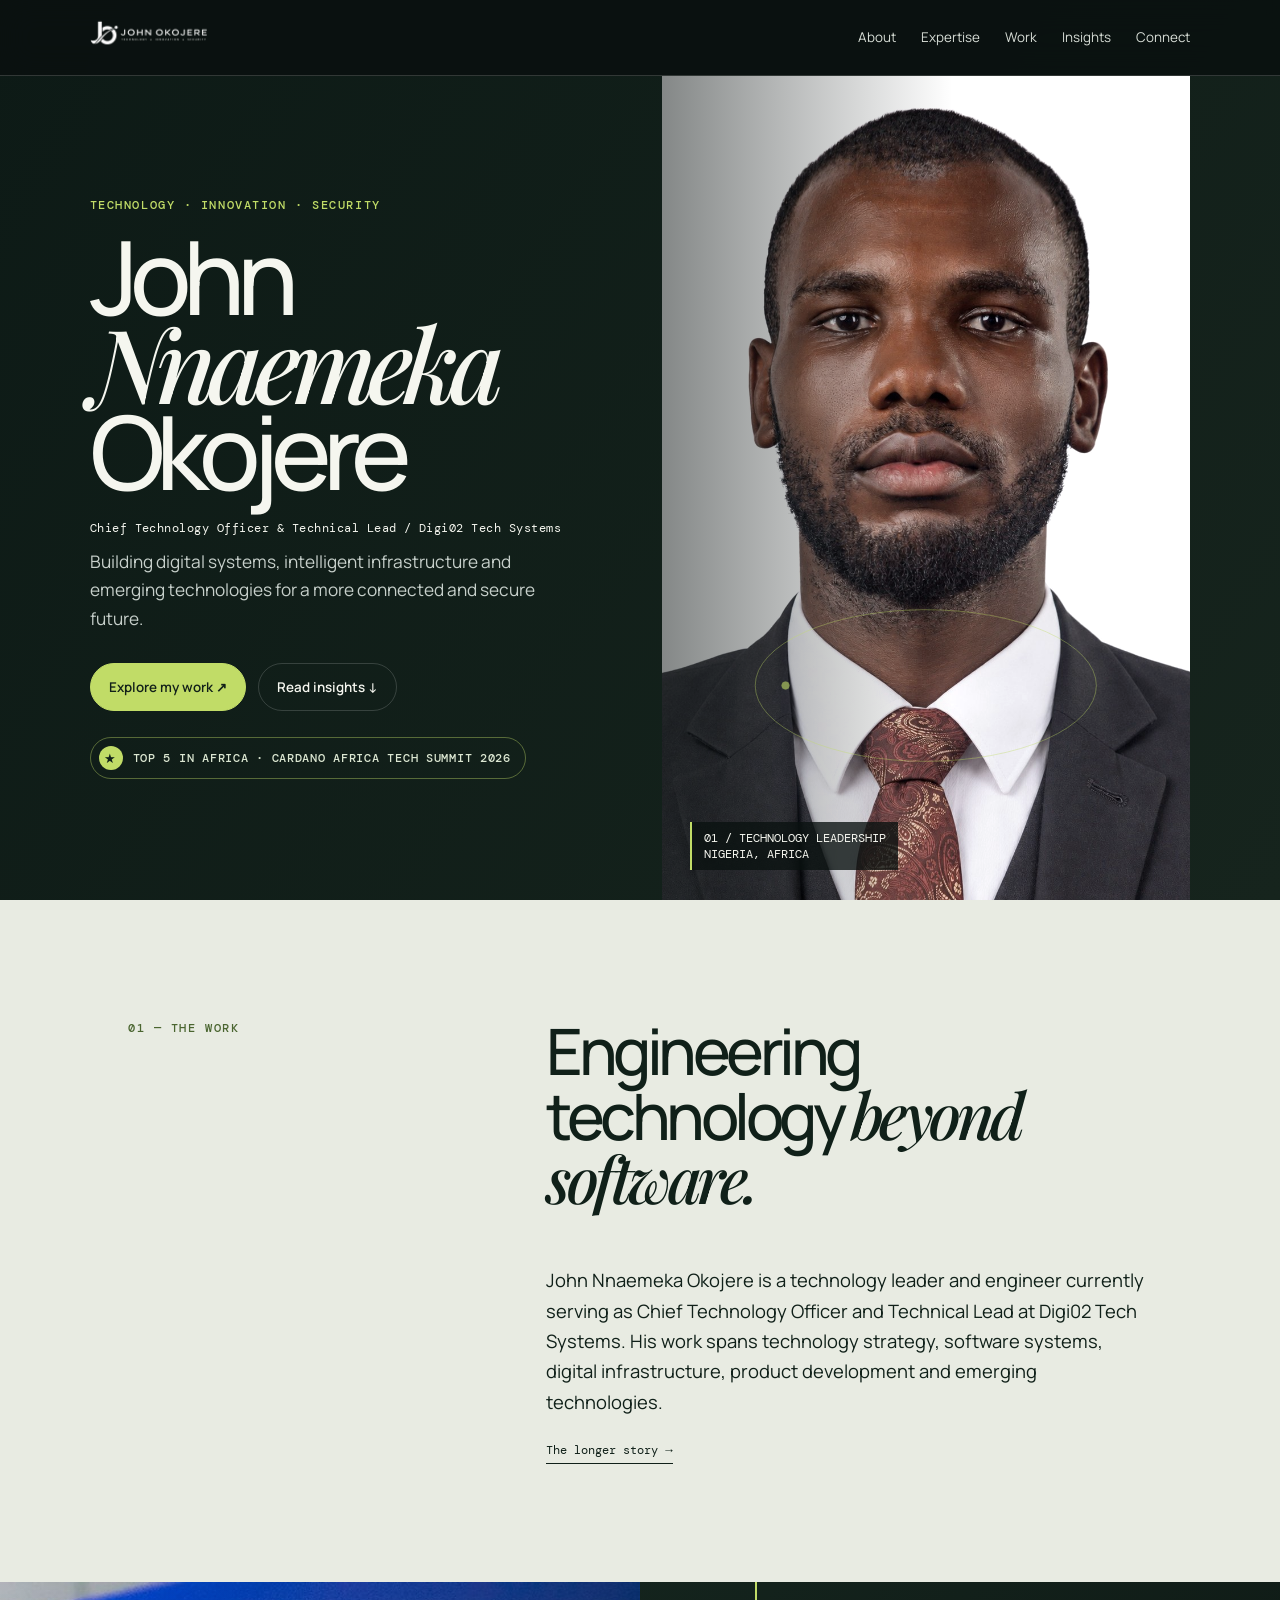
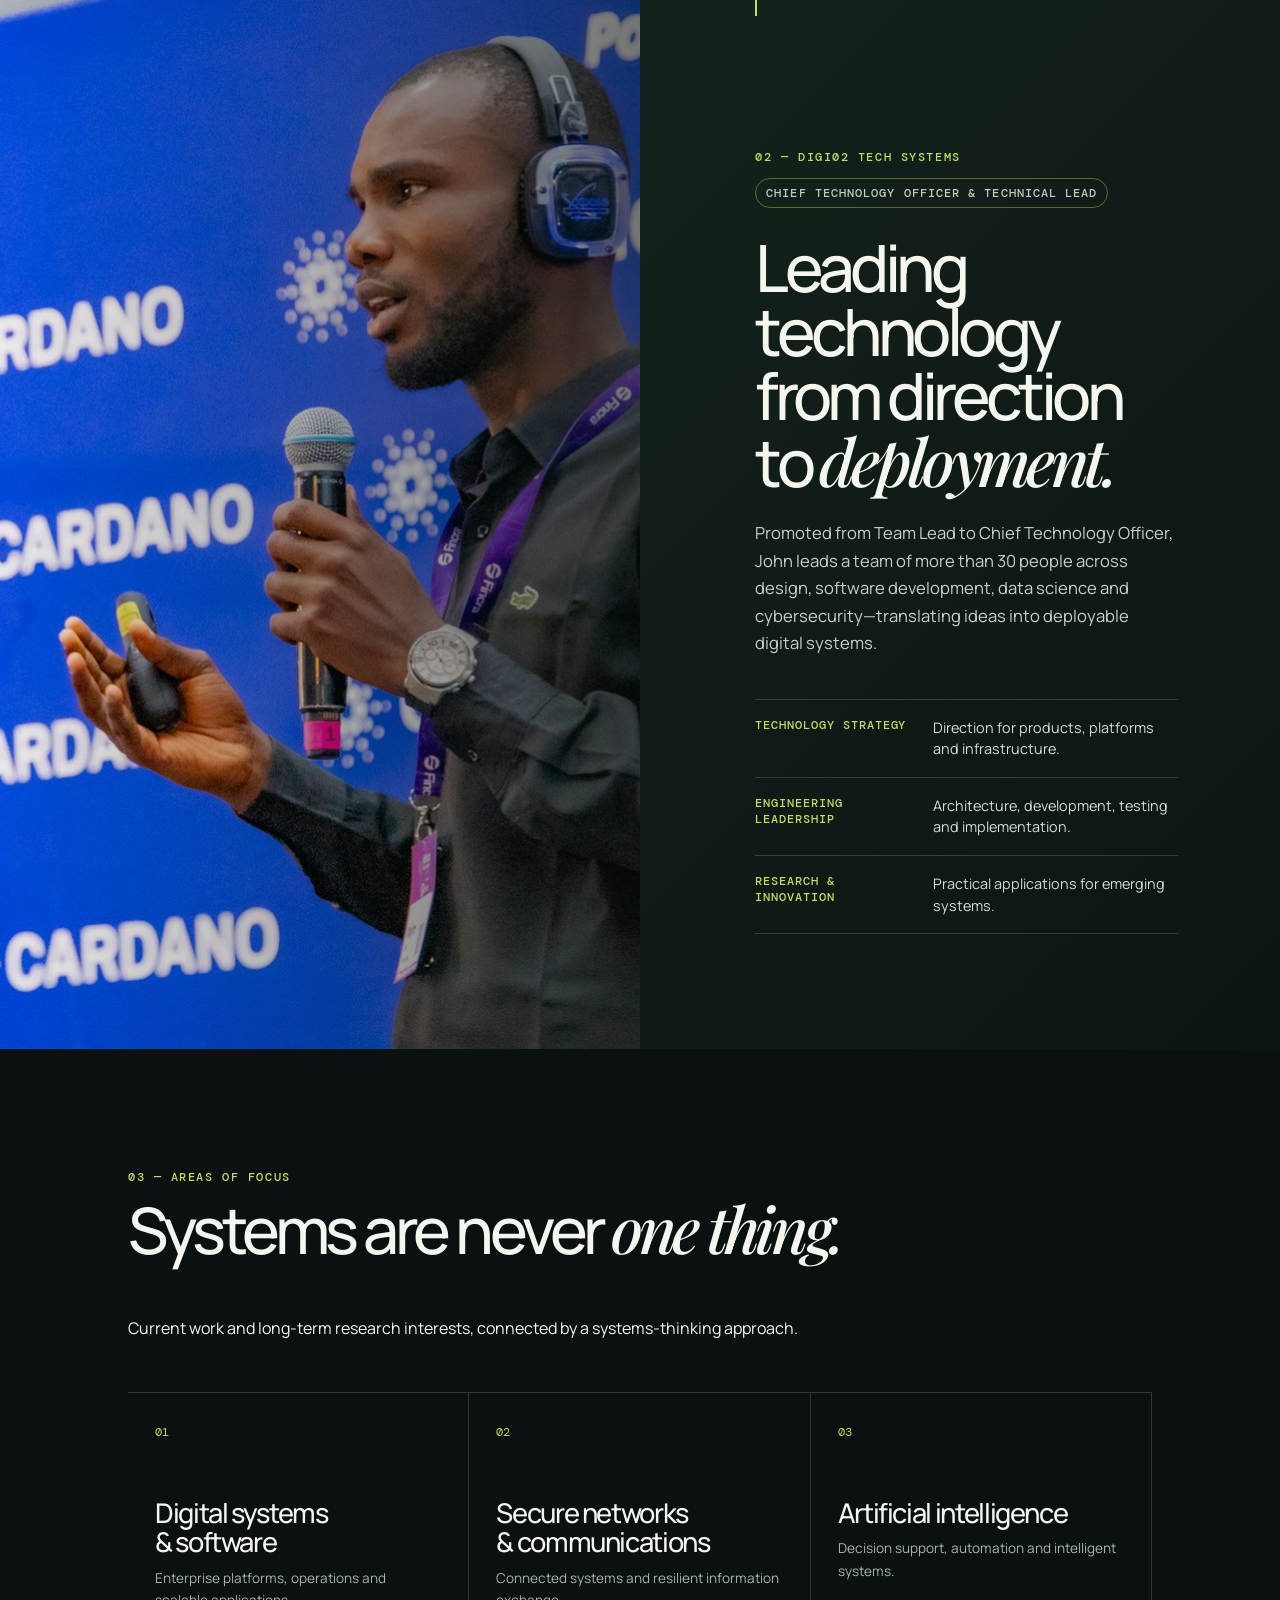
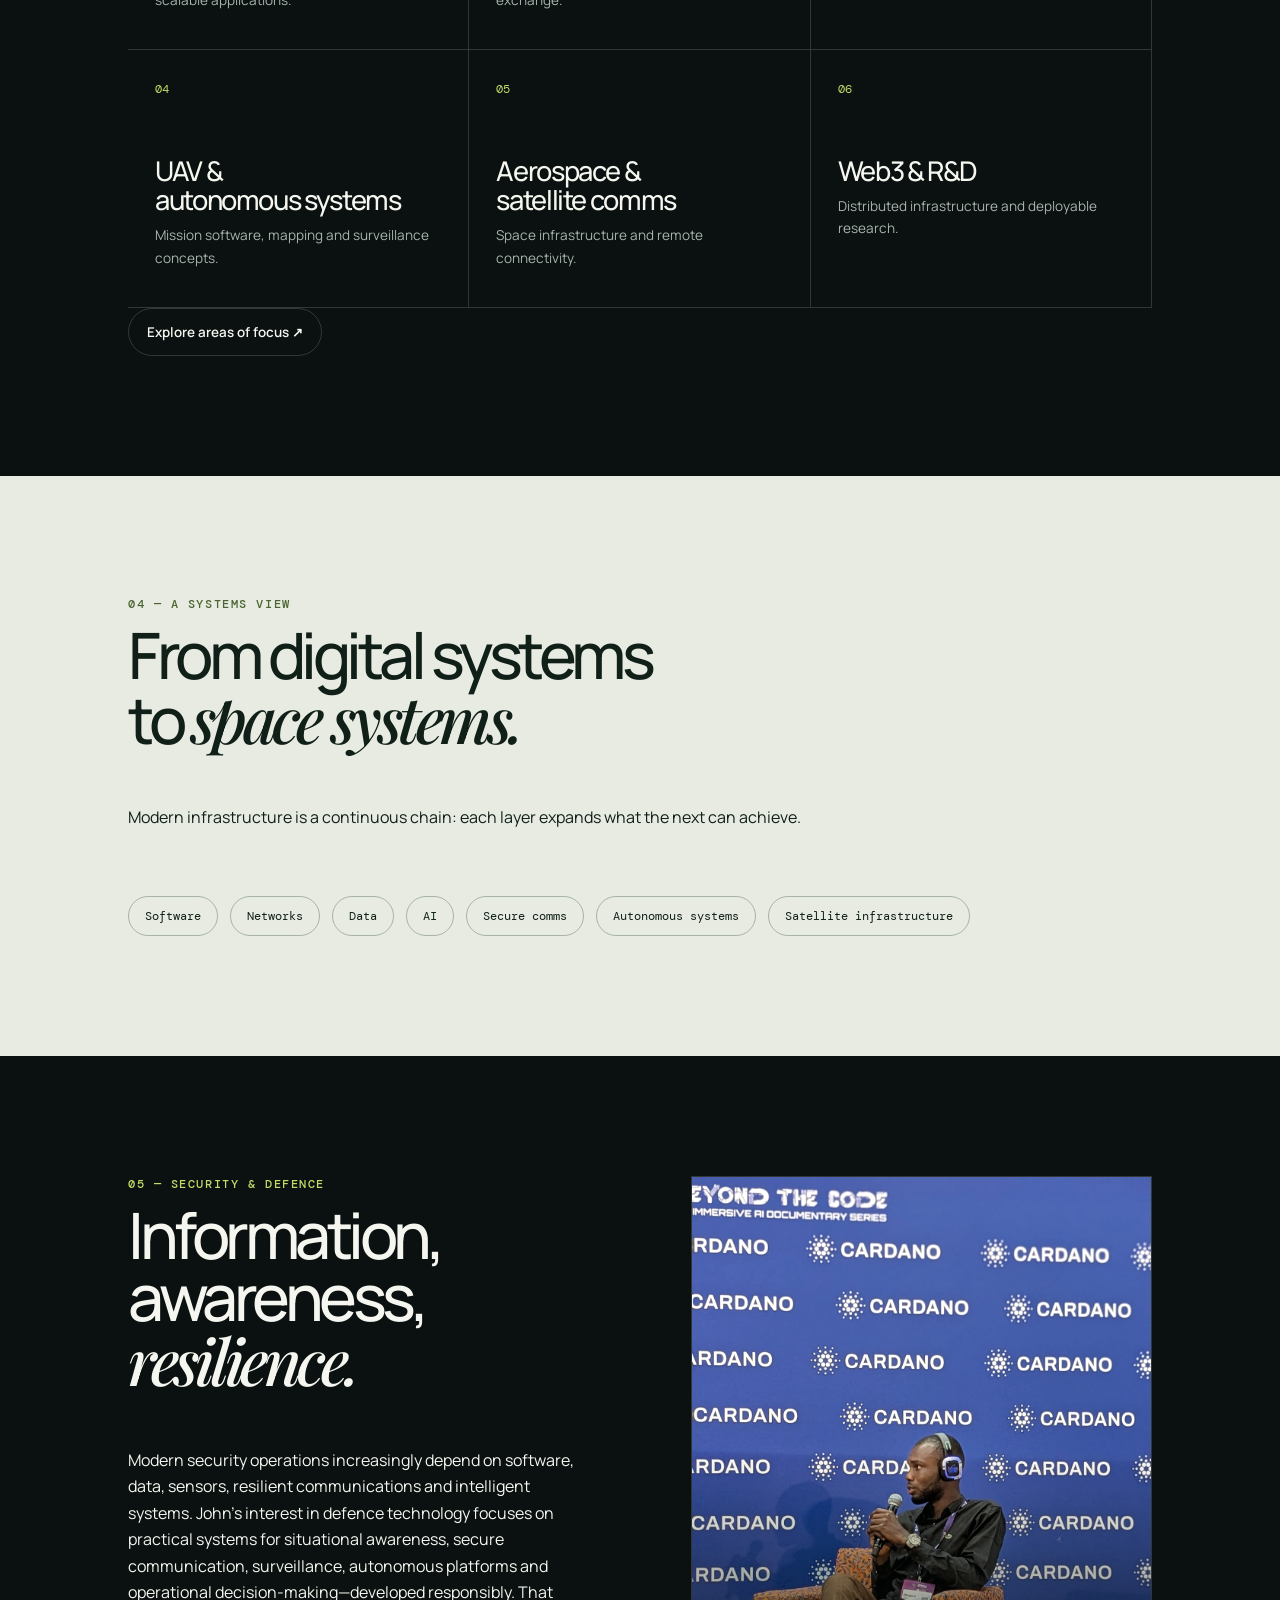
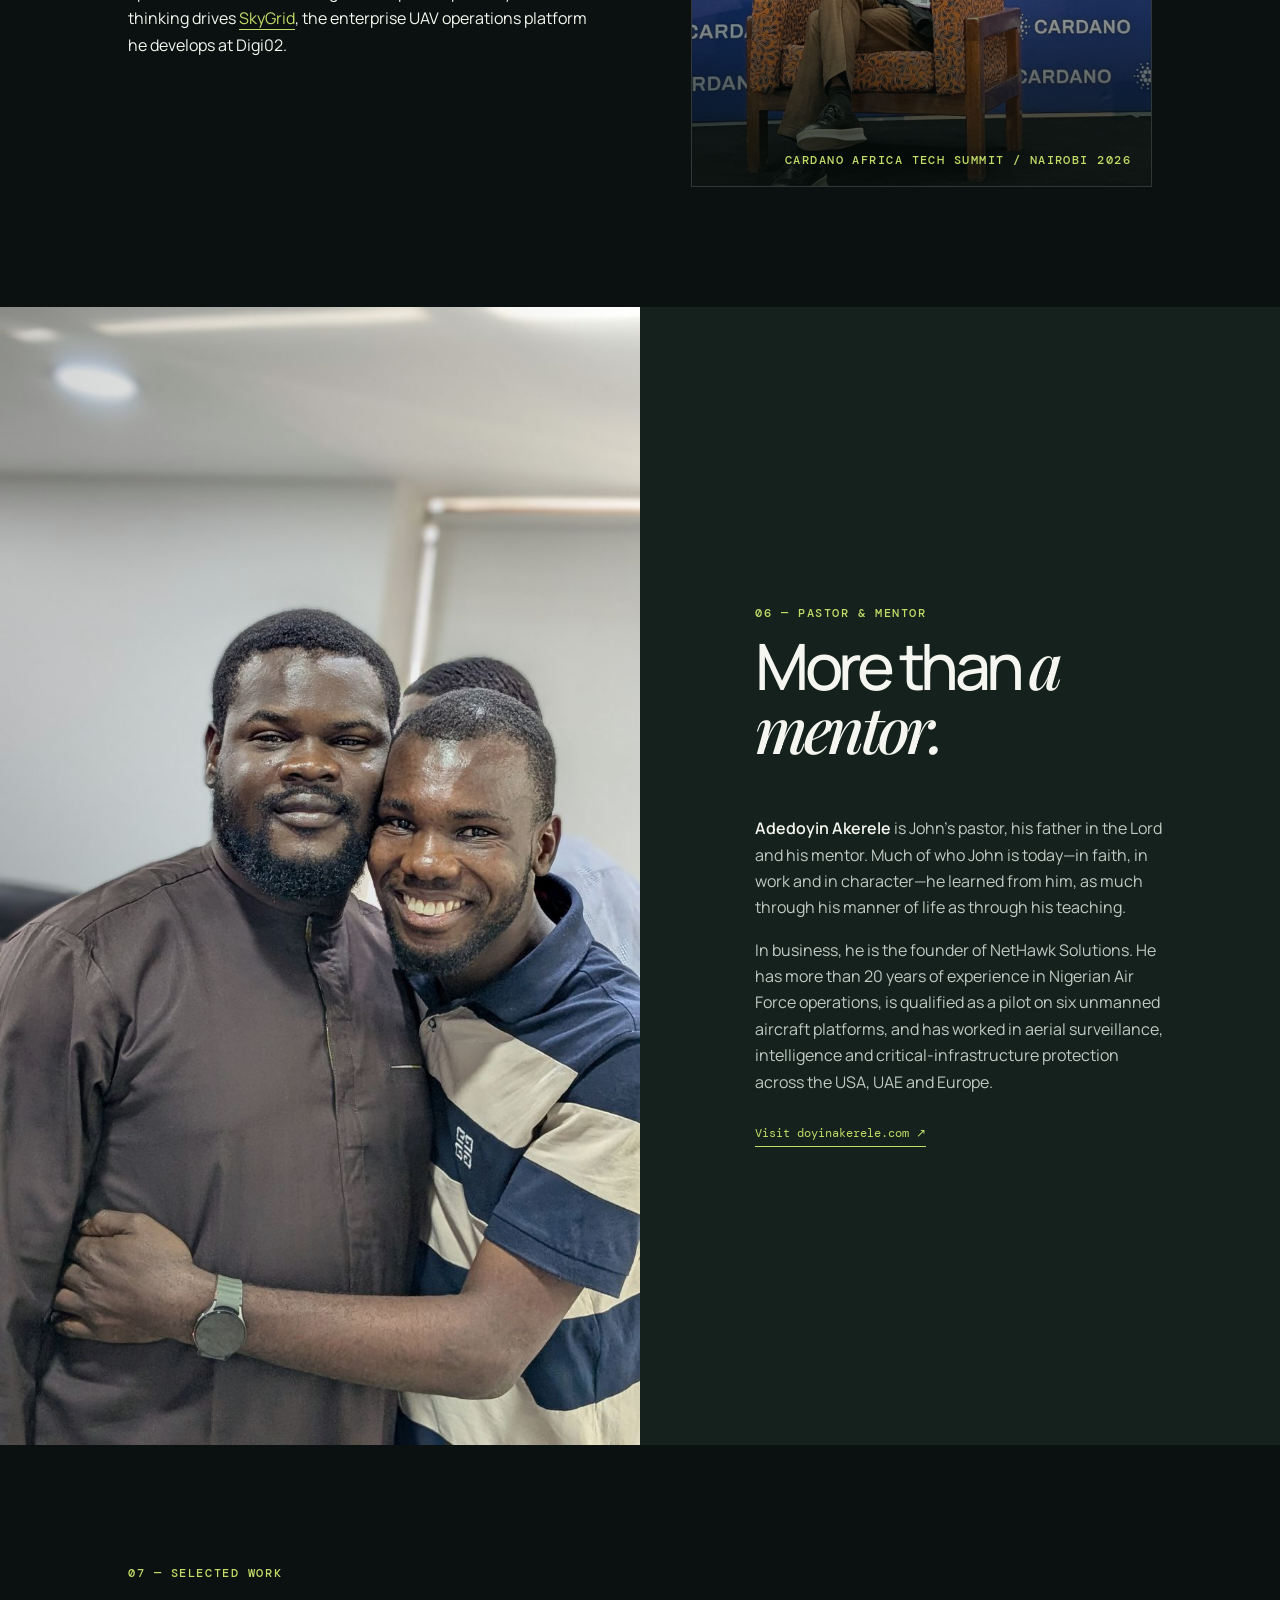
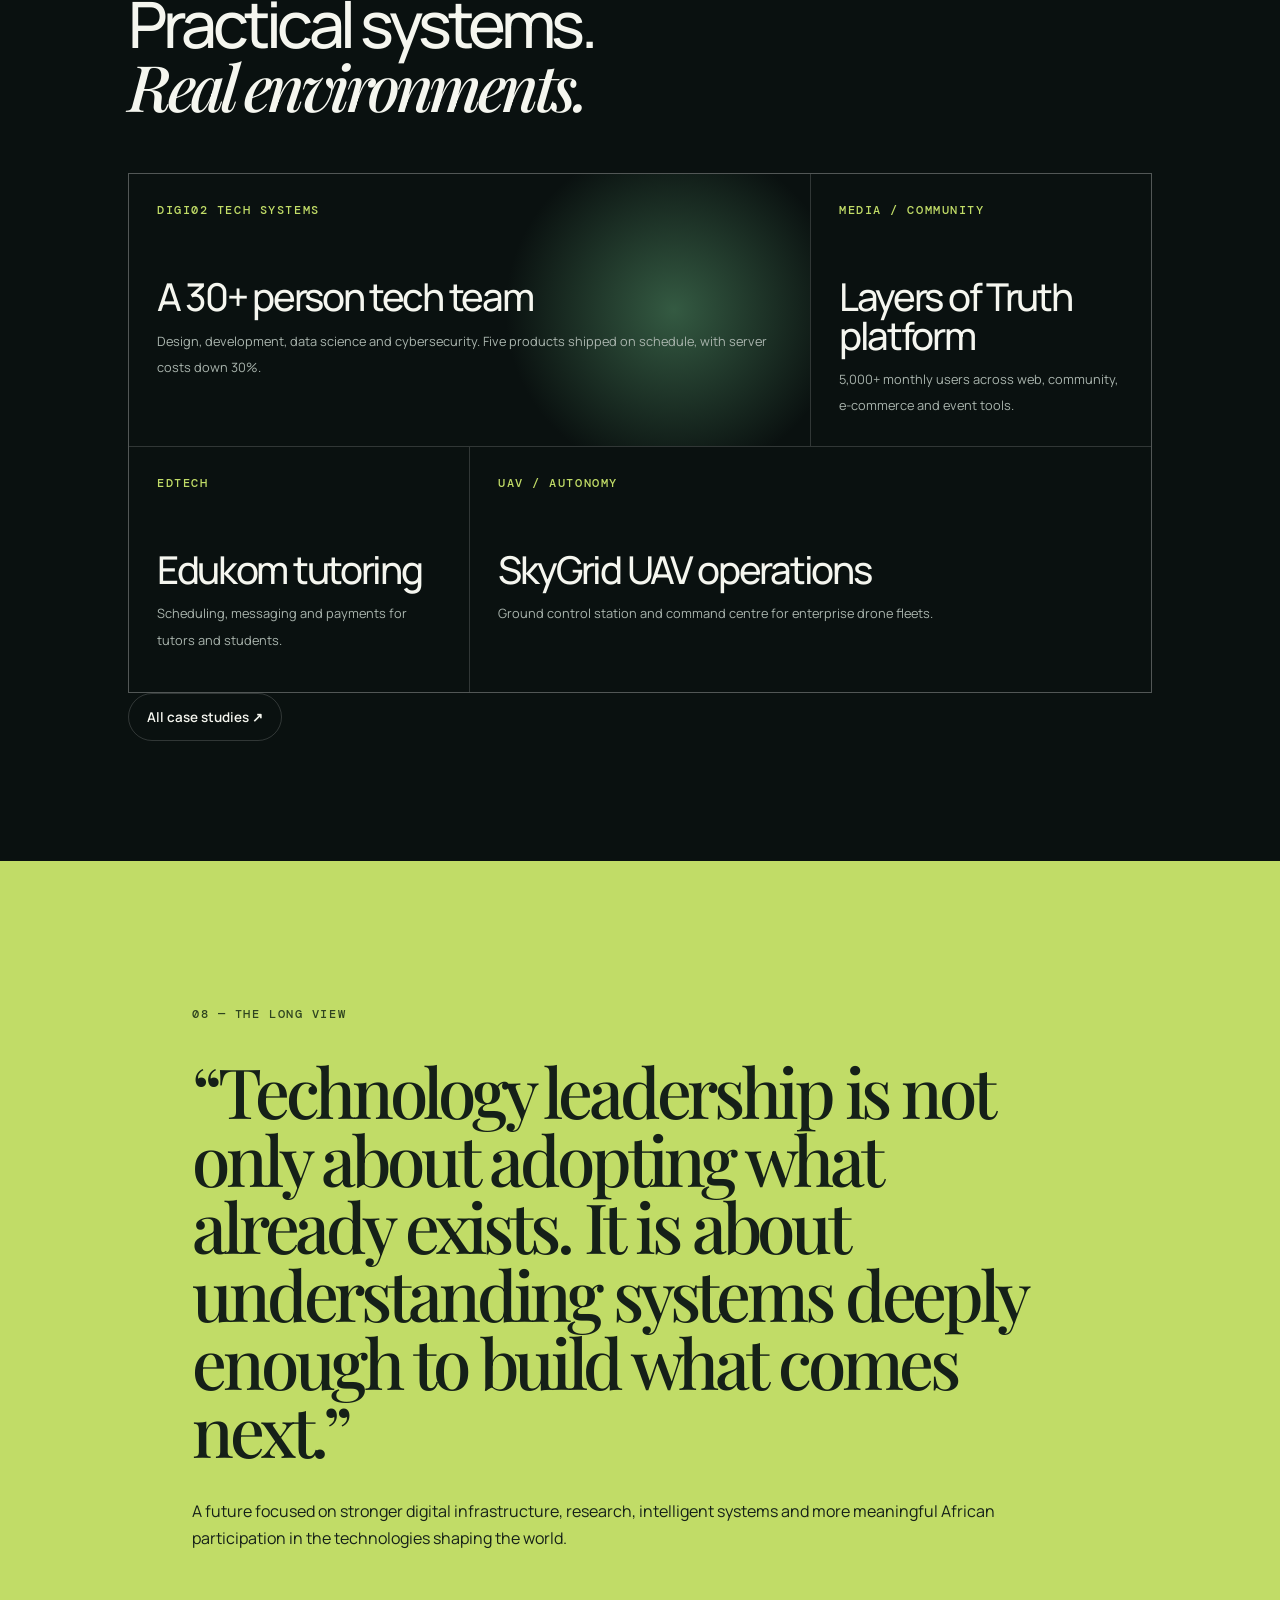
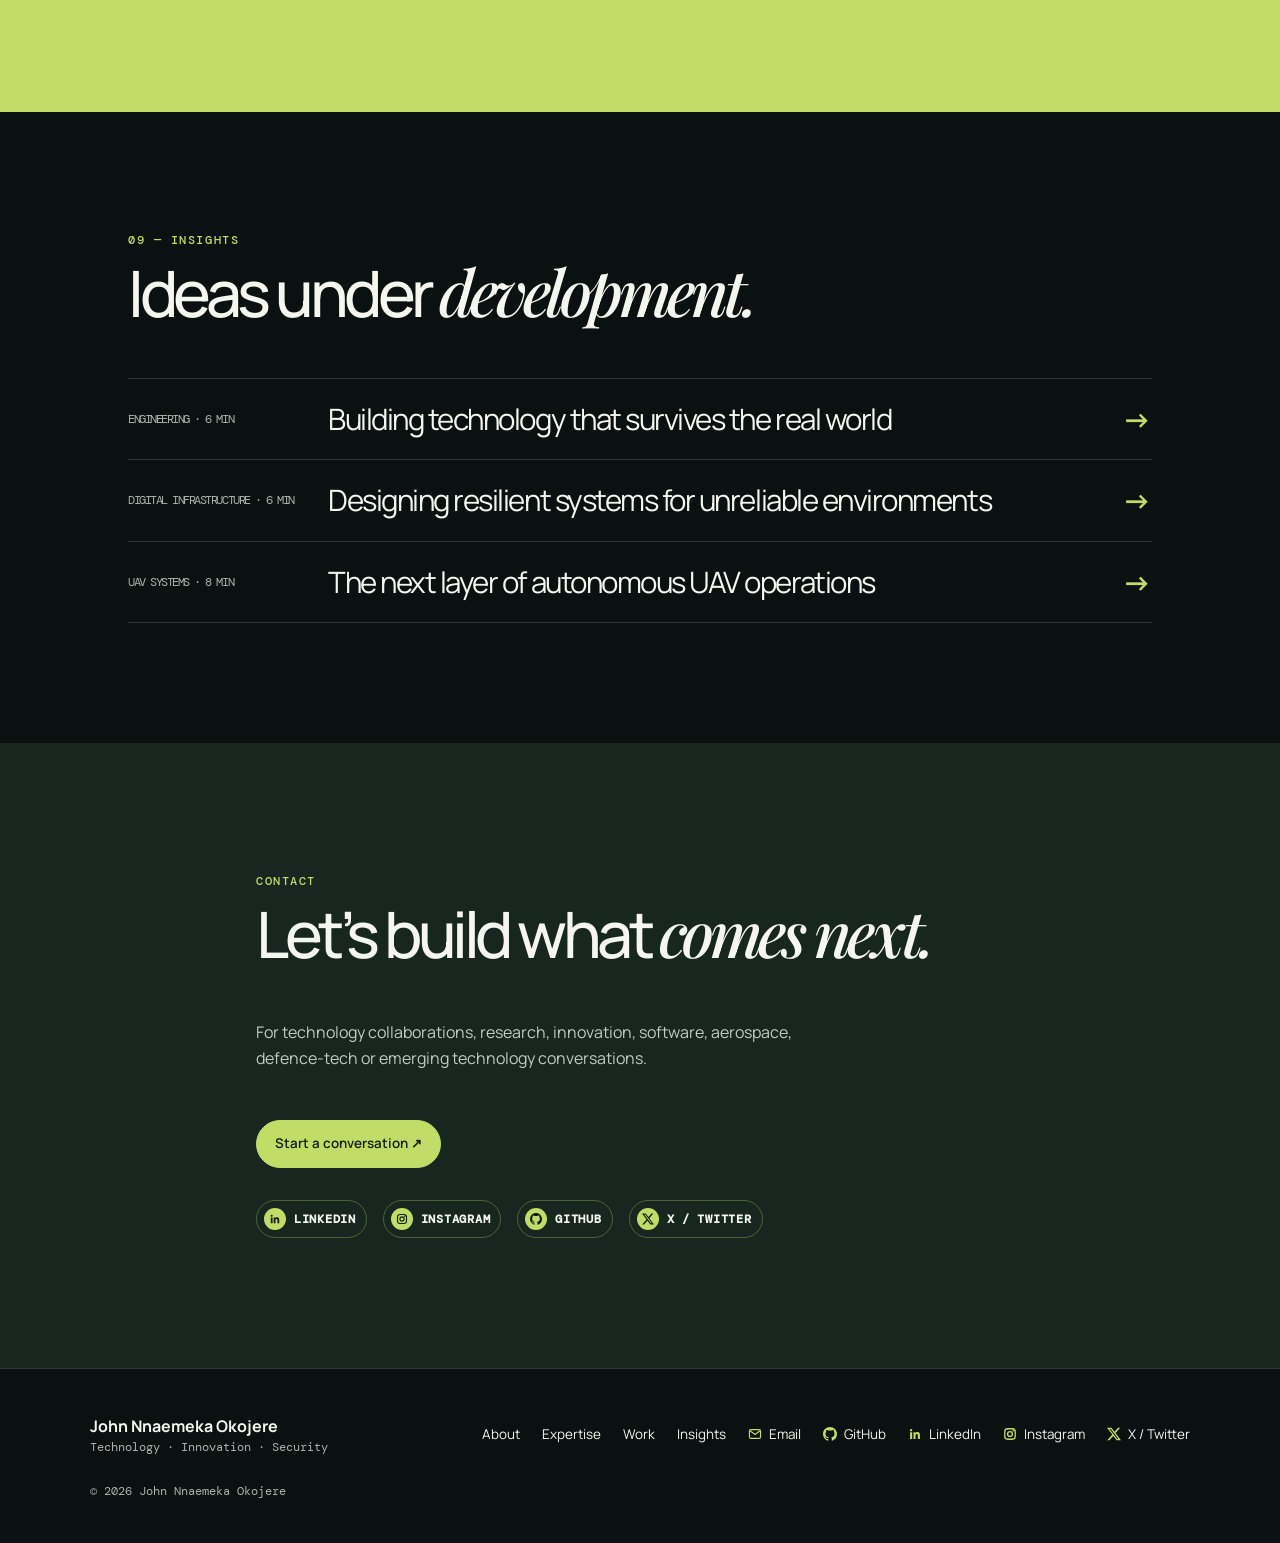
==== commit 83bd7615: "Refactor about, index, and work pages to enhance clarity and context in descriptions" ====
--- a/index.html
+++ b/index.html
@@ -153,13 +153,13 @@
 </section>
 <section class="story mentor" id="mentor">
 <figure>
-<img src="assets/optimized/mentor.jpg" alt="John Okojere with his mentor Adedoyin Akerele" loading="lazy">
+<img src="assets/optimized/mentor.jpg" alt="John Okojere with his pastor and mentor Adedoyin Akerele" loading="lazy">
 </figure>
 <div>
-<p class="kicker">06 — Mentorship</p>
-<h2>Learning from <em>the field.</em></h2>
-<p><strong>Adedoyin Akerele</strong> is the founder of NetHawk Solutions and John’s mentor. He has more than 20 years of experience in Nigerian Air Force operations, is qualified as a pilot on six unmanned aircraft platforms, and has worked in aerial surveillance, intelligence and critical-infrastructure protection across the USA, UAE and Europe.</p>
-<p>His operational experience shapes how John approaches UAV and security technology: start from the realities of the mission, then build software that holds up in it.</p>
+<p class="kicker">06 — Pastor &amp; mentor</p>
+<h2>More than <em>a mentor.</em></h2>
+<p><strong>Adedoyin Akerele</strong> is John’s pastor, his father in the Lord and his mentor. Much of who John is today—in faith, in work and in character—he learned from him, as much through his manner of life as through his teaching.</p>
+<p>In business, he is the founder of NetHawk Solutions. He has more than 20 years of experience in Nigerian Air Force operations, is qualified as a pilot on six unmanned aircraft platforms, and has worked in aerial surveillance, intelligence and critical-infrastructure protection across the USA, UAE and Europe.</p>
 <a class="link" href="https://doyinakerele.com" target="_blank" rel="noopener noreferrer">Visit doyinakerele.com ↗</a>
 </div>
 </section>
